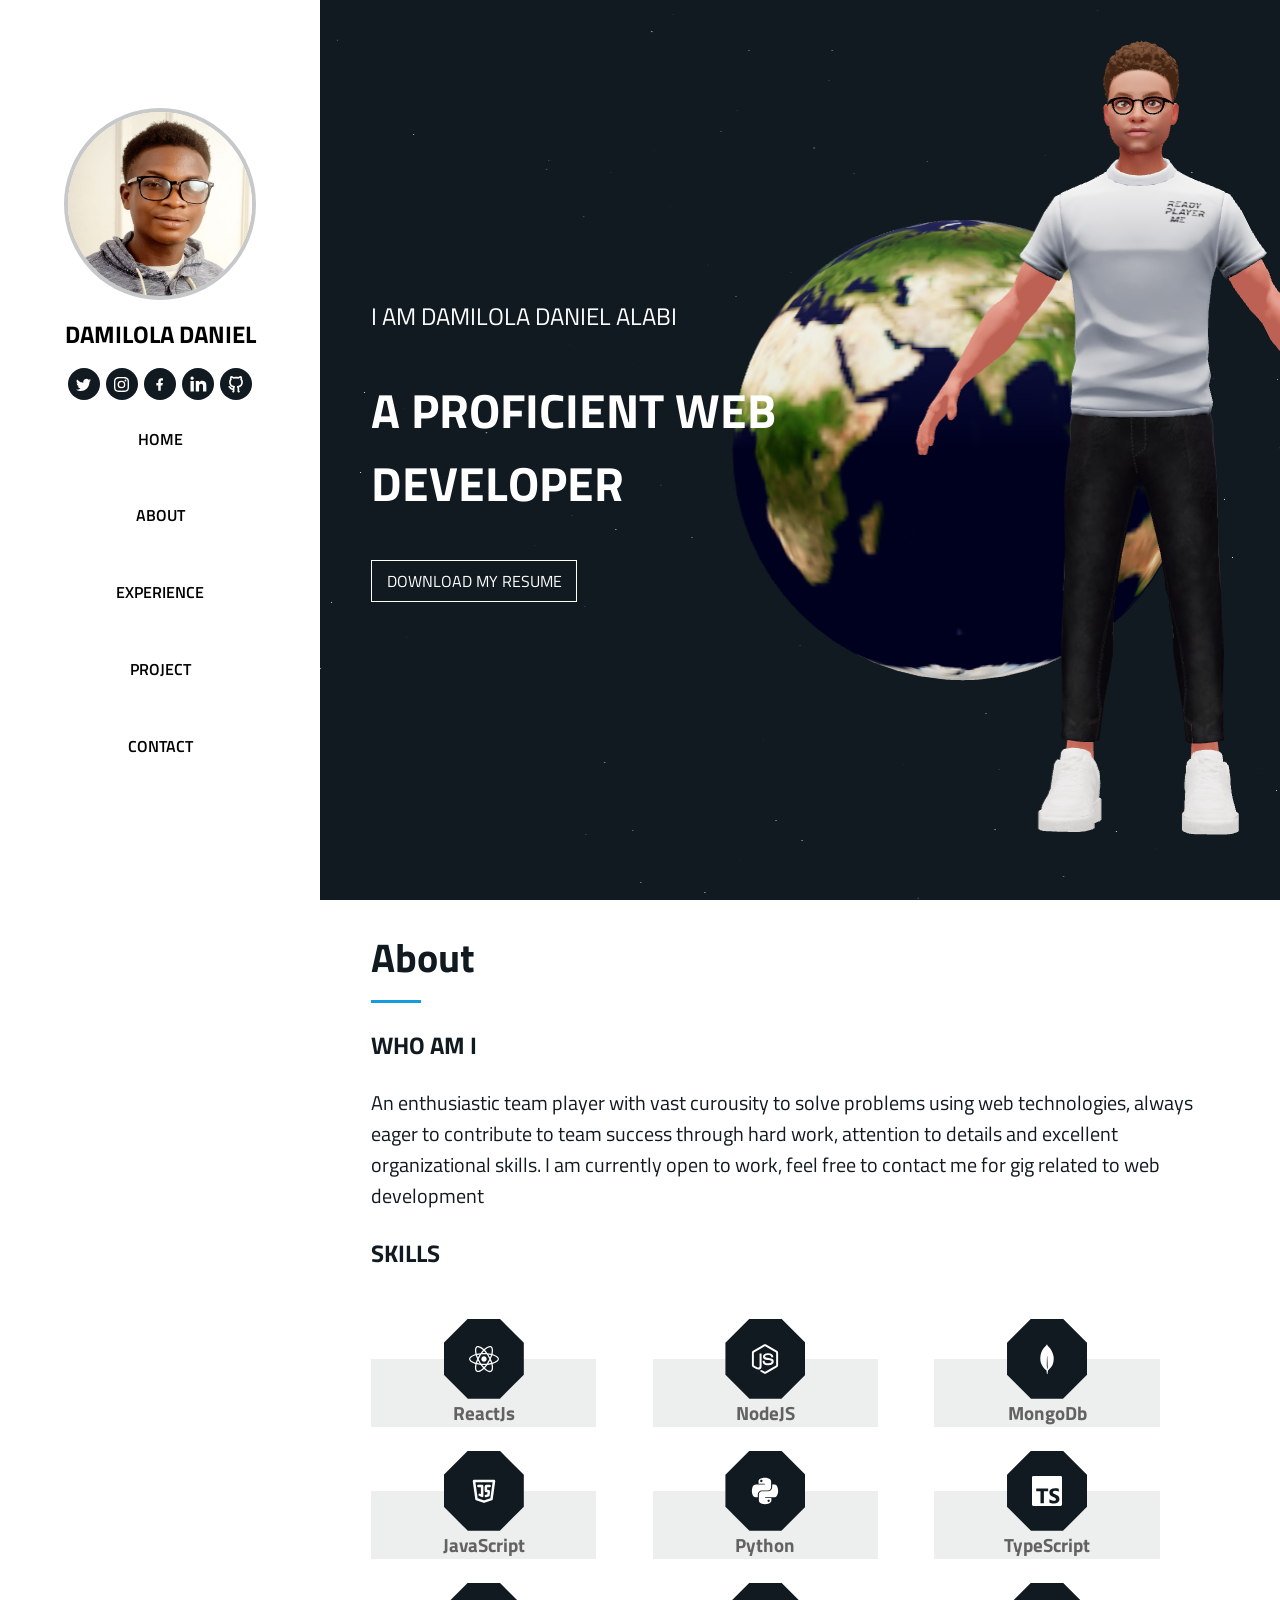
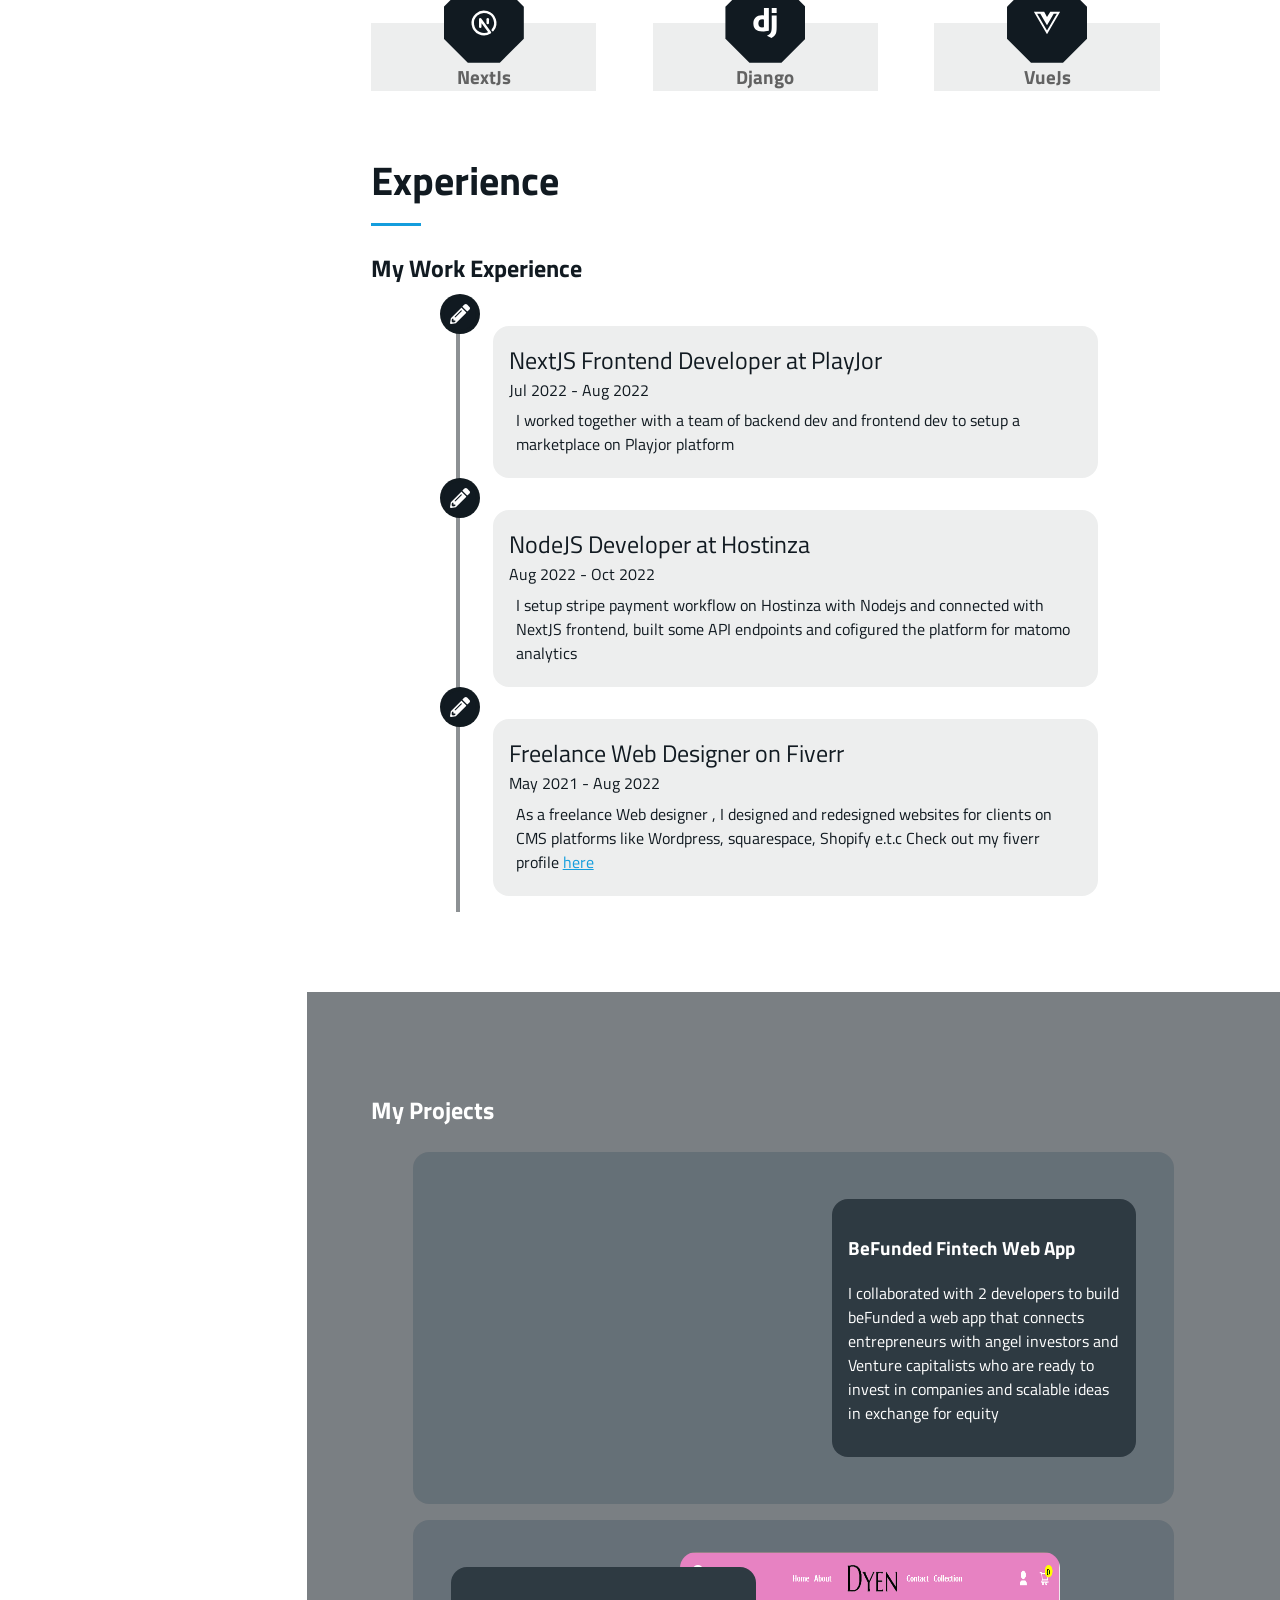
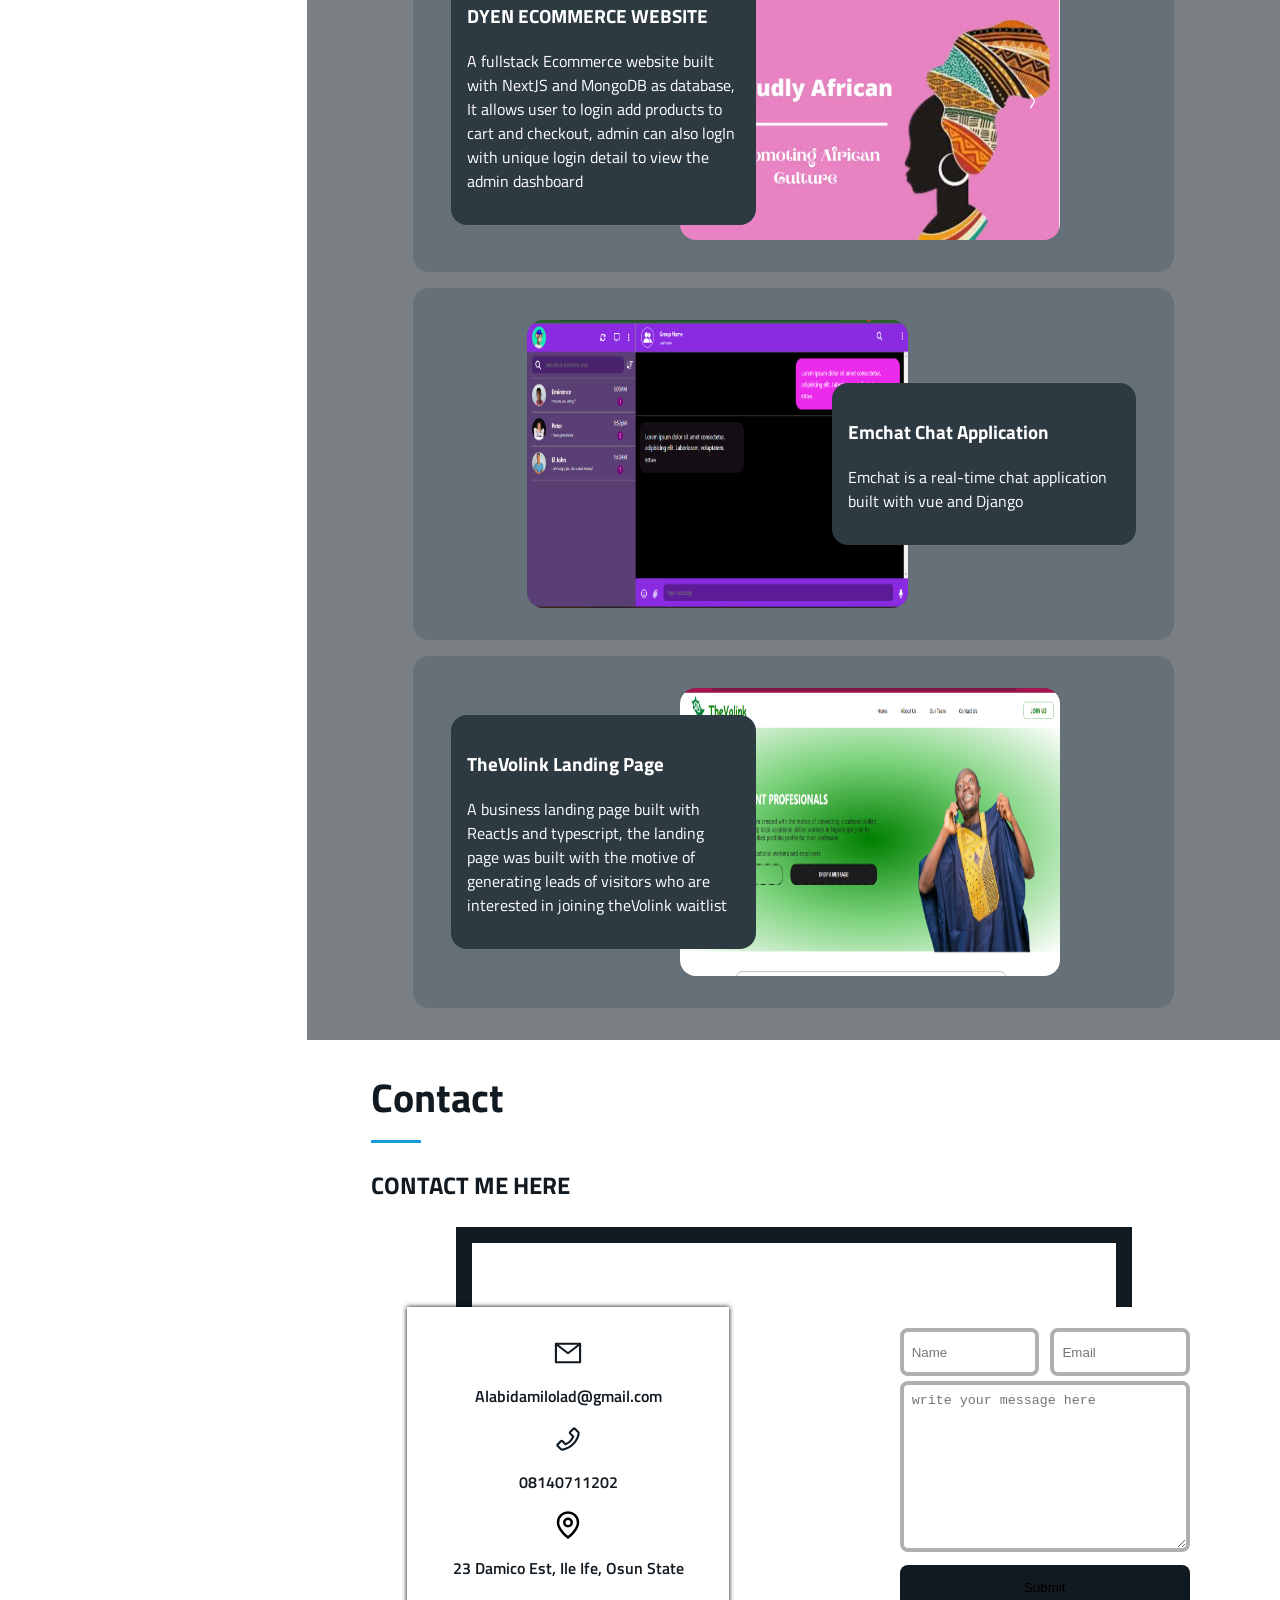
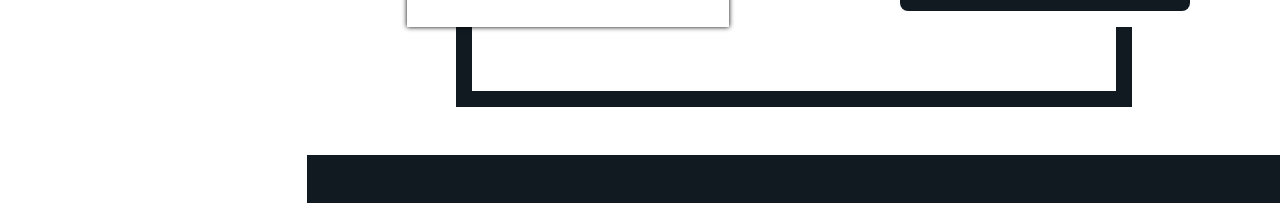
==== index.html @ 455075c3 "Deploying to gh-pages from @ Emilance/Danport@b5d05a9e5d5768a4f1166412c0be70c224ac6218 🚀" ====
<!DOCTYPE html><html><head><meta charSet="utf-8"/><meta name="viewport" content="width=device-width"/><title>Daniel Portfolio</title><meta name="description" content="A Portfolio website built with NextJs"/><link rel="icon" href="/danport.png"/><meta property="og:title" content="Daniel Portfolio"/><meta property="og:description" content="A Portfolio website built with NextJs"/><meta property="og:url" content="https://danport.vercel.app/"/><meta property="og:image6" href="/danport.png"/><meta name="next-head-count" content="9"/><link rel="preload" href="/_next/static/css/3511b2b1bbf4a839.css" as="style"/><link rel="stylesheet" href="/_next/static/css/3511b2b1bbf4a839.css" data-n-g=""/><link rel="preload" href="/_next/static/css/474e01203744fa97.css" as="style"/><link rel="stylesheet" href="/_next/static/css/474e01203744fa97.css" data-n-p=""/><noscript data-n-css=""></noscript><script defer="" nomodule="" src="/_next/static/chunks/polyfills-c67a75d1b6f99dc8.js"></script><script src="/_next/static/chunks/webpack-59c5c889f52620d6.js" defer=""></script><script src="/_next/static/chunks/framework-7751730b10fa0f74.js" defer=""></script><script src="/_next/static/chunks/main-4f9c337d2f05904d.js" defer=""></script><script src="/_next/static/chunks/pages/_app-44eef5cac14573bd.js" defer=""></script><script src="/_next/static/chunks/fb7d5399-acf3e50bc7651350.js" defer=""></script><script src="/_next/static/chunks/d0c16330-69f0bb8c06b3a59b.js" defer=""></script><script src="/_next/static/chunks/d0447323-3c26b6f7bb795ba0.js" defer=""></script><script src="/_next/static/chunks/78e521c3-8d4b00c9db9d55ec.js" defer=""></script><script src="/_next/static/chunks/6728d85a-6b2ef905176c37a2.js" defer=""></script><script src="/_next/static/chunks/1bfc9850-a9be805fcc096c14.js" defer=""></script><script src="/_next/static/chunks/0c428ae2-d0617a40f8512af3.js" defer=""></script><script src="/_next/static/chunks/d7eeaac4-790c06580ed4b080.js" defer=""></script><script src="/_next/static/chunks/629-81a1ad62d9fe4ff8.js" defer=""></script><script src="/_next/static/chunks/pages/index-18e5c6cd97696e43.js" defer=""></script><script src="/_next/static/rFMORLGRue2SUxfz2p9rp/_buildManifest.js" defer=""></script><script src="/_next/static/rFMORLGRue2SUxfz2p9rp/_ssgManifest.js" defer=""></script></head><body><div id="__next"><div class="Home_container__bCOhY"><div class="SideNav_container__JWsK_"><div class="SideNav_top__E54CH"><div class="SideNav_imageContainer__lCew6"><span style="box-sizing:border-box;display:block;overflow:hidden;width:initial;height:initial;background:none;opacity:1;border:0;margin:0;padding:0;position:absolute;top:0;left:0;bottom:0;right:0"><img alt="Alabi Damilola Daniel" src="[data-uri]" decoding="async" data-nimg="fill" class="SideNav_img__vPqh7" style="position:absolute;top:0;left:0;bottom:0;right:0;box-sizing:border-box;padding:0;border:none;margin:auto;display:block;width:0;height:0;min-width:100%;max-width:100%;min-height:100%;max-height:100%"/><noscript><img alt="Alabi Damilola Daniel" sizes="100vw" srcSet="dp-min.jpg?imwidth=640 640w, dp-min.jpg?imwidth=750 750w, dp-min.jpg?imwidth=828 828w, dp-min.jpg?imwidth=1080 1080w, dp-min.jpg?imwidth=1200 1200w, dp-min.jpg?imwidth=1920 1920w, dp-min.jpg?imwidth=2048 2048w, dp-min.jpg?imwidth=3840 3840w" src="dp-min.jpg?imwidth=3840" decoding="async" data-nimg="fill" style="position:absolute;top:0;left:0;bottom:0;right:0;box-sizing:border-box;padding:0;border:none;margin:auto;display:block;width:0;height:0;min-width:100%;max-width:100%;min-height:100%;max-height:100%" class="SideNav_img__vPqh7" loading="lazy"/></noscript></span></div></div><div class="SideNav_bottom__fphU9"><div class="SideNav_nameContainer__BNOfx"><h1>DAMILOLA DANIEL</h1><div class="SideNav_socialIcon__8B7sz"><a target="_blank" rel="noopener noreferrer" href="https://twitter.com/EminenceX3" class="SideNav_IconCon__AkQLp"><svg stroke="currentColor" fill="currentColor" stroke-width="0" viewBox="0 0 16 16" height="15" width="15" xmlns="http://www.w3.org/2000/svg"><path d="M5.026 15c6.038 0 9.341-5.003 9.341-9.334 0-.14 0-.282-.006-.422A6.685 6.685 0 0 0 16 3.542a6.658 6.658 0 0 1-1.889.518 3.301 3.301 0 0 0 1.447-1.817 6.533 6.533 0 0 1-2.087.793A3.286 3.286 0 0 0 7.875 6.03a9.325 9.325 0 0 1-6.767-3.429 3.289 3.289 0 0 0 1.018 4.382A3.323 3.323 0 0 1 .64 6.575v.045a3.288 3.288 0 0 0 2.632 3.218 3.203 3.203 0 0 1-.865.115 3.23 3.23 0 0 1-.614-.057 3.283 3.283 0 0 0 3.067 2.277A6.588 6.588 0 0 1 .78 13.58a6.32 6.32 0 0 1-.78-.045A9.344 9.344 0 0 0 5.026 15z"></path></svg></a><a target="_blank" rel="noopener noreferrer" href="https://www.instagram.com/eminencedd/" class="SideNav_IconCon__AkQLp"><svg stroke="currentColor" fill="currentColor" stroke-width="0" viewBox="0 0 16 16" height="15" width="15" xmlns="http://www.w3.org/2000/svg"><path d="M8 0C5.829 0 5.556.01 4.703.048 3.85.088 3.269.222 2.76.42a3.917 3.917 0 0 0-1.417.923A3.927 3.927 0 0 0 .42 2.76C.222 3.268.087 3.85.048 4.7.01 5.555 0 5.827 0 8.001c0 2.172.01 2.444.048 3.297.04.852.174 1.433.372 1.942.205.526.478.972.923 1.417.444.445.89.719 1.416.923.51.198 1.09.333 1.942.372C5.555 15.99 5.827 16 8 16s2.444-.01 3.298-.048c.851-.04 1.434-.174 1.943-.372a3.916 3.916 0 0 0 1.416-.923c.445-.445.718-.891.923-1.417.197-.509.332-1.09.372-1.942C15.99 10.445 16 10.173 16 8s-.01-2.445-.048-3.299c-.04-.851-.175-1.433-.372-1.941a3.926 3.926 0 0 0-.923-1.417A3.911 3.911 0 0 0 13.24.42c-.51-.198-1.092-.333-1.943-.372C10.443.01 10.172 0 7.998 0h.003zm-.717 1.442h.718c2.136 0 2.389.007 3.232.046.78.035 1.204.166 1.486.275.373.145.64.319.92.599.28.28.453.546.598.92.11.281.24.705.275 1.485.039.843.047 1.096.047 3.231s-.008 2.389-.047 3.232c-.035.78-.166 1.203-.275 1.485a2.47 2.47 0 0 1-.599.919c-.28.28-.546.453-.92.598-.28.11-.704.24-1.485.276-.843.038-1.096.047-3.232.047s-2.39-.009-3.233-.047c-.78-.036-1.203-.166-1.485-.276a2.478 2.478 0 0 1-.92-.598 2.48 2.48 0 0 1-.6-.92c-.109-.281-.24-.705-.275-1.485-.038-.843-.046-1.096-.046-3.233 0-2.136.008-2.388.046-3.231.036-.78.166-1.204.276-1.486.145-.373.319-.64.599-.92.28-.28.546-.453.92-.598.282-.11.705-.24 1.485-.276.738-.034 1.024-.044 2.515-.045v.002zm4.988 1.328a.96.96 0 1 0 0 1.92.96.96 0 0 0 0-1.92zm-4.27 1.122a4.109 4.109 0 1 0 0 8.217 4.109 4.109 0 0 0 0-8.217zm0 1.441a2.667 2.667 0 1 1 0 5.334 2.667 2.667 0 0 1 0-5.334z"></path></svg></a><a target="_blank" rel="noopener noreferrer" href="https://web.facebook.com/damiloladaniel.alabi/" class="SideNav_IconCon__AkQLp"><svg stroke="currentColor" fill="currentColor" stroke-width="0" viewBox="0 0 24 24" height="15" width="15" xmlns="http://www.w3.org/2000/svg"><g><path fill="none" d="M0 0h24v24H0z"></path><path d="M14 13.5h2.5l1-4H14v-2c0-1.03 0-2 2-2h1.5V2.14c-.326-.043-1.557-.14-2.857-.14C11.928 2 10 3.657 10 6.7v2.8H7v4h3V22h4v-8.5z"></path></g></svg></a><a target="_blank" rel="noopener noreferrer" href="https://www.linkedin.com/in/damilola-daniel-alabi-120036218/" class="SideNav_IconCon__AkQLp"><svg stroke="currentColor" fill="currentColor" stroke-width="0" viewBox="0 0 24 24" height="20" width="20" xmlns="http://www.w3.org/2000/svg"><g><path fill="none" d="M0 0h24v24H0z"></path><path fill-rule="nonzero" d="M6.94 5a2 2 0 1 1-4-.002 2 2 0 0 1 4 .002zM7 8.48H3V21h4V8.48zm6.32 0H9.34V21h3.94v-6.57c0-3.66 4.77-4 4.77 0V21H22v-7.93c0-6.17-7.06-5.94-8.72-2.91l.04-1.68z"></path></g></svg></a><a target="_blank" rel="noopener noreferrer" href="https://github.com/emilance" class="SideNav_IconCon__AkQLp"><svg stroke="currentColor" fill="currentColor" stroke-width="0" viewBox="0 0 24 24" height="20" width="20" xmlns="http://www.w3.org/2000/svg"><g><path fill="none" d="M0 0h24v24H0z"></path><path fill-rule="nonzero" d="M5.883 18.653c-.3-.2-.558-.455-.86-.816a50.32 50.32 0 0 1-.466-.579c-.463-.575-.755-.84-1.057-.949a1 1 0 0 1 .676-1.883c.752.27 1.261.735 1.947 1.588-.094-.117.34.427.433.539.19.227.33.365.44.438.204.137.587.196 1.15.14.023-.382.094-.753.202-1.095C5.38 15.31 3.7 13.396 3.7 9.64c0-1.24.37-2.356 1.058-3.292-.218-.894-.185-1.975.302-3.192a1 1 0 0 1 .63-.582c.081-.024.127-.035.208-.047.803-.123 1.937.17 3.415 1.096A11.731 11.731 0 0 1 12 3.315c.912 0 1.818.104 2.684.308 1.477-.933 2.613-1.226 3.422-1.096.085.013.157.03.218.05a1 1 0 0 1 .616.58c.487 1.216.52 2.297.302 3.19.691.936 1.058 2.045 1.058 3.293 0 3.757-1.674 5.665-4.642 6.392.125.415.19.879.19 1.38a300.492 300.492 0 0 1-.012 2.716 1 1 0 0 1-.019 1.958c-1.139.228-1.983-.532-1.983-1.525l.002-.446.005-.705c.005-.708.007-1.338.007-1.998 0-.697-.183-1.152-.425-1.36-.661-.57-.326-1.655.54-1.752 2.967-.333 4.337-1.482 4.337-4.66 0-.955-.312-1.744-.913-2.404a1 1 0 0 1-.19-1.045c.166-.414.237-.957.096-1.614l-.01.003c-.491.139-1.11.44-1.858.949a1 1 0 0 1-.833.135A9.626 9.626 0 0 0 12 5.315c-.89 0-1.772.119-2.592.35a1 1 0 0 1-.83-.134c-.752-.507-1.374-.807-1.868-.947-.144.653-.073 1.194.092 1.607a1 1 0 0 1-.189 1.045C6.016 7.89 5.7 8.694 5.7 9.64c0 3.172 1.371 4.328 4.322 4.66.865.097 1.201 1.177.544 1.748-.192.168-.429.732-.429 1.364v3.15c0 .986-.835 1.725-1.96 1.528a1 1 0 0 1-.04-1.962v-.99c-.91.061-1.662-.088-2.254-.485z"></path></g></svg></a></div></div><div class="SideNav_NavCon__9F6bd"><a href="#home"> HOME </a><a href="#about"> ABOUT </a><a href="#experience">EXPERIENCE  </a><a href="#project"> PROJECT </a><a href="#contact"> CONTACT </a></div><div class="SideNav_space__3AQ_y"></div></div></div><div class="Home_pageContainer__wDxoE"><div class="burger"><button class="fancy-burger"><span class="rectangle rectangle--top rectangle--small"></span><span class="rectangle rectangle--middle"></span><span class="rectangle rectangle--bottom rectangle--small"></span></button></div><div id="home" class="Banner_container__iaM28"><div class="Banner_float__ajiIG"><span data-aos="fade-up"> I AM DAMILOLA DANIEL ALABI</span><h2 data-aos="fade-up">A PROFICIENT WEB DEVELOPER </h2><a target="_blank" rel="noopener noreferrer" href="/ADDresume.pdf" data-aos="fade-up">DOWNLOAD MY RESUME</a></div><div style="position:relative;width:100%;height:100vh;overflow:hidden;pointer-events:auto;background-color:#111a21"><div style="width:100%;height:100%"><canvas style="display:block"></canvas></div></div></div><div id="about" class="About_container__rRFE8"><h1 data-aos="fade-up">About</h1><h3 data-aos="fade-up"> WHO AM I</h3><p data-aos="fade-up">An enthusiastic team player  with vast curousity to solve problems using web technologies, always eager to contribute to team success through hard work, attention to details and excellent organizational skills. I am currently open to work, feel free to contact me for  gig related to web development </p><h3> SKILLS</h3><div class="About_skillcon__UPUSy"><div data-aos="fade-up" class="About_skillcard__iV7Xl"><div class="About_pentagon__nt4ND"><svg stroke="currentColor" fill="currentColor" stroke-width="0" viewBox="0 0 512 512" height="30" width="30" xmlns="http://www.w3.org/2000/svg"><path d="M418.2 177.2c-5.4-1.8-10.8-3.5-16.2-5.1.9-3.7 1.7-7.4 2.5-11.1 12.3-59.6 4.2-107.5-23.1-123.3-26.3-15.1-69.2.6-112.6 38.4-4.3 3.7-8.5 7.6-12.5 11.5-2.7-2.6-5.5-5.2-8.3-7.7-45.5-40.4-91.1-57.4-118.4-41.5-26.2 15.2-34 60.3-23 116.7 1.1 5.6 2.3 11.1 3.7 16.7-6.4 1.8-12.7 3.8-18.6 5.9C38.3 196.2 0 225.4 0 255.6c0 31.2 40.8 62.5 96.3 81.5 4.5 1.5 9 3 13.6 4.3-1.5 6-2.8 11.9-4 18-10.5 55.5-2.3 99.5 23.9 114.6 27 15.6 72.4-.4 116.6-39.1 3.5-3.1 7-6.3 10.5-9.7 4.4 4.3 9 8.4 13.6 12.4 42.8 36.8 85.1 51.7 111.2 36.6 27-15.6 35.8-62.9 24.4-120.5-.9-4.4-1.9-8.9-3-13.5 3.2-.9 6.3-1.9 9.4-2.9 57.7-19.1 99.5-50 99.5-81.7 0-30.3-39.4-59.7-93.8-78.4zM282.9 92.3c37.2-32.4 71.9-45.1 87.7-36 16.9 9.7 23.4 48.9 12.8 100.4-.7 3.4-1.4 6.7-2.3 10-22.2-5-44.7-8.6-67.3-10.6-13-18.6-27.2-36.4-42.6-53.1 3.9-3.7 7.7-7.2 11.7-10.7zM167.2 307.5c5.1 8.7 10.3 17.4 15.8 25.9-15.6-1.7-31.1-4.2-46.4-7.5 4.4-14.4 9.9-29.3 16.3-44.5 4.6 8.8 9.3 17.5 14.3 26.1zm-30.3-120.3c14.4-3.2 29.7-5.8 45.6-7.8-5.3 8.3-10.5 16.8-15.4 25.4-4.9 8.5-9.7 17.2-14.2 26-6.3-14.9-11.6-29.5-16-43.6zm27.4 68.9c6.6-13.8 13.8-27.3 21.4-40.6s15.8-26.2 24.4-38.9c15-1.1 30.3-1.7 45.9-1.7s31 .6 45.9 1.7c8.5 12.6 16.6 25.5 24.3 38.7s14.9 26.7 21.7 40.4c-6.7 13.8-13.9 27.4-21.6 40.8-7.6 13.3-15.7 26.2-24.2 39-14.9 1.1-30.4 1.6-46.1 1.6s-30.9-.5-45.6-1.4c-8.7-12.7-16.9-25.7-24.6-39s-14.8-26.8-21.5-40.6zm180.6 51.2c5.1-8.8 9.9-17.7 14.6-26.7 6.4 14.5 12 29.2 16.9 44.3-15.5 3.5-31.2 6.2-47 8 5.4-8.4 10.5-17 15.5-25.6zm14.4-76.5c-4.7-8.8-9.5-17.6-14.5-26.2-4.9-8.5-10-16.9-15.3-25.2 16.1 2 31.5 4.7 45.9 8-4.6 14.8-10 29.2-16.1 43.4zM256.2 118.3c10.5 11.4 20.4 23.4 29.6 35.8-19.8-.9-39.7-.9-59.5 0 9.8-12.9 19.9-24.9 29.9-35.8zM140.2 57c16.8-9.8 54.1 4.2 93.4 39 2.5 2.2 5 4.6 7.6 7-15.5 16.7-29.8 34.5-42.9 53.1-22.6 2-45 5.5-67.2 10.4-1.3-5.1-2.4-10.3-3.5-15.5-9.4-48.4-3.2-84.9 12.6-94zm-24.5 263.6c-4.2-1.2-8.3-2.5-12.4-3.9-21.3-6.7-45.5-17.3-63-31.2-10.1-7-16.9-17.8-18.8-29.9 0-18.3 31.6-41.7 77.2-57.6 5.7-2 11.5-3.8 17.3-5.5 6.8 21.7 15 43 24.5 63.6-9.6 20.9-17.9 42.5-24.8 64.5zm116.6 98c-16.5 15.1-35.6 27.1-56.4 35.3-11.1 5.3-23.9 5.8-35.3 1.3-15.9-9.2-22.5-44.5-13.5-92 1.1-5.6 2.3-11.2 3.7-16.7 22.4 4.8 45 8.1 67.9 9.8 13.2 18.7 27.7 36.6 43.2 53.4-3.2 3.1-6.4 6.1-9.6 8.9zm24.5-24.3c-10.2-11-20.4-23.2-30.3-36.3 9.6.4 19.5.6 29.5.6 10.3 0 20.4-.2 30.4-.7-9.2 12.7-19.1 24.8-29.6 36.4zm130.7 30c-.9 12.2-6.9 23.6-16.5 31.3-15.9 9.2-49.8-2.8-86.4-34.2-4.2-3.6-8.4-7.5-12.7-11.5 15.3-16.9 29.4-34.8 42.2-53.6 22.9-1.9 45.7-5.4 68.2-10.5 1 4.1 1.9 8.2 2.7 12.2 4.9 21.6 5.7 44.1 2.5 66.3zm18.2-107.5c-2.8.9-5.6 1.8-8.5 2.6-7-21.8-15.6-43.1-25.5-63.8 9.6-20.4 17.7-41.4 24.5-62.9 5.2 1.5 10.2 3.1 15 4.7 46.6 16 79.3 39.8 79.3 58 0 19.6-34.9 44.9-84.8 61.4zm-149.7-15c25.3 0 45.8-20.5 45.8-45.8s-20.5-45.8-45.8-45.8c-25.3 0-45.8 20.5-45.8 45.8s20.5 45.8 45.8 45.8z"></path></svg></div><h3>ReactJs</h3></div><div data-aos="fade-up" class="About_skillcard__iV7Xl"><div class="About_pentagon__nt4ND"><svg stroke="currentColor" fill="currentColor" stroke-width="0" viewBox="0 0 448 512" height="30" width="30" xmlns="http://www.w3.org/2000/svg"><path d="M224 508c-6.7 0-13.5-1.8-19.4-5.2l-61.7-36.5c-9.2-5.2-4.7-7-1.7-8 12.3-4.3 14.8-5.2 27.9-12.7 1.4-.8 3.2-.5 4.6.4l47.4 28.1c1.7 1 4.1 1 5.7 0l184.7-106.6c1.7-1 2.8-3 2.8-5V149.3c0-2.1-1.1-4-2.9-5.1L226.8 37.7c-1.7-1-4-1-5.7 0L36.6 144.3c-1.8 1-2.9 3-2.9 5.1v213.1c0 2 1.1 4 2.9 4.9l50.6 29.2c27.5 13.7 44.3-2.4 44.3-18.7V167.5c0-3 2.4-5.3 5.4-5.3h23.4c2.9 0 5.4 2.3 5.4 5.3V378c0 36.6-20 57.6-54.7 57.6-10.7 0-19.1 0-42.5-11.6l-48.4-27.9C8.1 389.2.7 376.3.7 362.4V149.3c0-13.8 7.4-26.8 19.4-33.7L204.6 9c11.7-6.6 27.2-6.6 38.8 0l184.7 106.7c12 6.9 19.4 19.8 19.4 33.7v213.1c0 13.8-7.4 26.7-19.4 33.7L243.4 502.8c-5.9 3.4-12.6 5.2-19.4 5.2zm149.1-210.1c0-39.9-27-50.5-83.7-58-57.4-7.6-63.2-11.5-63.2-24.9 0-11.1 4.9-25.9 47.4-25.9 37.9 0 51.9 8.2 57.7 33.8.5 2.4 2.7 4.2 5.2 4.2h24c1.5 0 2.9-.6 3.9-1.7s1.5-2.6 1.4-4.1c-3.7-44.1-33-64.6-92.2-64.6-52.7 0-84.1 22.2-84.1 59.5 0 40.4 31.3 51.6 81.8 56.6 60.5 5.9 65.2 14.8 65.2 26.7 0 20.6-16.6 29.4-55.5 29.4-48.9 0-59.6-12.3-63.2-36.6-.4-2.6-2.6-4.5-5.3-4.5h-23.9c-3 0-5.3 2.4-5.3 5.3 0 31.1 16.9 68.2 97.8 68.2 58.4-.1 92-23.2 92-63.4z"></path></svg></div><h3>NodeJS</h3></div><div data-aos="fade-up" class="About_skillcard__iV7Xl"><div class="About_pentagon__nt4ND"><svg stroke="currentColor" fill="currentColor" stroke-width="0" role="img" viewBox="0 0 24 24" height="30" width="30" xmlns="http://www.w3.org/2000/svg"><title></title><path d="M17.193 9.555c-1.264-5.58-4.252-7.414-4.573-8.115-.28-.394-.53-.954-.735-1.44-.036.495-.055.685-.523 1.184-.723.566-4.438 3.682-4.74 10.02-.282 5.912 4.27 9.435 4.888 9.884l.07.05A73.49 73.49 0 0111.91 24h.481c.114-1.032.284-2.056.51-3.07.417-.296.604-.463.85-.693a11.342 11.342 0 003.639-8.464c.01-.814-.103-1.662-.197-2.218zm-5.336 8.195s0-8.291.275-8.29c.213 0 .49 10.695.49 10.695-.381-.045-.765-1.76-.765-2.405z"></path></svg></div><h3>MongoDb</h3></div><div data-aos="fade-up" class="About_skillcard__iV7Xl"><div class="About_pentagon__nt4ND"><svg stroke="currentColor" fill="none" stroke-width="2" viewBox="0 0 24 24" stroke-linecap="round" stroke-linejoin="round" height="30" width="30" xmlns="http://www.w3.org/2000/svg"><desc></desc><path stroke="none" d="M0 0h24v24H0z" fill="none"></path><path d="M20 4l-2 14.5l-6 2l-6 -2l-2 -14.5z"></path><path d="M7.5 8h3v8l-2 -1"></path><path d="M16.5 8h-2.5a0.5 .5 0 0 0 -.5 .5v3a0.5 .5 0 0 0 .5 .5h1.423a0.5 .5 0 0 1 .495 .57l-.418 2.93l-2 .5"></path></svg></div><h3>JavaScript</h3></div><div data-aos="fade-up" class="About_skillcard__iV7Xl"><div class="About_pentagon__nt4ND"><svg stroke="currentColor" fill="currentColor" stroke-width="0" viewBox="0 0 448 512" height="30" width="30" xmlns="http://www.w3.org/2000/svg"><path d="M439.8 200.5c-7.7-30.9-22.3-54.2-53.4-54.2h-40.1v47.4c0 36.8-31.2 67.8-66.8 67.8H172.7c-29.2 0-53.4 25-53.4 54.3v101.8c0 29 25.2 46 53.4 54.3 33.8 9.9 66.3 11.7 106.8 0 26.9-7.8 53.4-23.5 53.4-54.3v-40.7H226.2v-13.6h160.2c31.1 0 42.6-21.7 53.4-54.2 11.2-33.5 10.7-65.7 0-108.6zM286.2 404c11.1 0 20.1 9.1 20.1 20.3 0 11.3-9 20.4-20.1 20.4-11 0-20.1-9.2-20.1-20.4.1-11.3 9.1-20.3 20.1-20.3zM167.8 248.1h106.8c29.7 0 53.4-24.5 53.4-54.3V91.9c0-29-24.4-50.7-53.4-55.6-35.8-5.9-74.7-5.6-106.8.1-45.2 8-53.4 24.7-53.4 55.6v40.7h106.9v13.6h-147c-31.1 0-58.3 18.7-66.8 54.2-9.8 40.7-10.2 66.1 0 108.6 7.6 31.6 25.7 54.2 56.8 54.2H101v-48.8c0-35.3 30.5-66.4 66.8-66.4zm-6.7-142.6c-11.1 0-20.1-9.1-20.1-20.3.1-11.3 9-20.4 20.1-20.4 11 0 20.1 9.2 20.1 20.4s-9 20.3-20.1 20.3z"></path></svg></div><h3>Python</h3></div><div data-aos="fade-up" class="About_skillcard__iV7Xl"><div class="About_pentagon__nt4ND"><svg stroke="currentColor" fill="currentColor" stroke-width="0" role="img" viewBox="0 0 24 24" height="30" width="30" xmlns="http://www.w3.org/2000/svg"><title></title><path d="M1.125 0C.502 0 0 .502 0 1.125v21.75C0 23.498.502 24 1.125 24h21.75c.623 0 1.125-.502 1.125-1.125V1.125C24 .502 23.498 0 22.875 0zm17.363 9.75c.612 0 1.154.037 1.627.111a6.38 6.38 0 0 1 1.306.34v2.458a3.95 3.95 0 0 0-.643-.361 5.093 5.093 0 0 0-.717-.26 5.453 5.453 0 0 0-1.426-.2c-.3 0-.573.028-.819.086a2.1 2.1 0 0 0-.623.242c-.17.104-.3.229-.393.374a.888.888 0 0 0-.14.49c0 .196.053.373.156.529.104.156.252.304.443.444s.423.276.696.41c.273.135.582.274.926.416.47.197.892.407 1.266.628.374.222.695.473.963.753.268.279.472.598.614.957.142.359.214.776.214 1.253 0 .657-.125 1.21-.373 1.656a3.033 3.033 0 0 1-1.012 1.085 4.38 4.38 0 0 1-1.487.596c-.566.12-1.163.18-1.79.18a9.916 9.916 0 0 1-1.84-.164 5.544 5.544 0 0 1-1.512-.493v-2.63a5.033 5.033 0 0 0 3.237 1.2c.333 0 .624-.03.872-.09.249-.06.456-.144.623-.25.166-.108.29-.234.373-.38a1.023 1.023 0 0 0-.074-1.089 2.12 2.12 0 0 0-.537-.5 5.597 5.597 0 0 0-.807-.444 27.72 27.72 0 0 0-1.007-.436c-.918-.383-1.602-.852-2.053-1.405-.45-.553-.676-1.222-.676-2.005 0-.614.123-1.141.369-1.582.246-.441.58-.804 1.004-1.089a4.494 4.494 0 0 1 1.47-.629 7.536 7.536 0 0 1 1.77-.201zm-15.113.188h9.563v2.166H9.506v9.646H6.789v-9.646H3.375z"></path></svg></div><h3>TypeScript</h3></div><div data-aos="fade-up" class="About_skillcard__iV7Xl"><div class="About_pentagon__nt4ND"><svg stroke="currentColor" fill="none" stroke-width="2" viewBox="0 0 24 24" stroke-linecap="round" stroke-linejoin="round" height="30" width="30" xmlns="http://www.w3.org/2000/svg"><desc></desc><path stroke="none" d="M0 0h24v24H0z" fill="none"></path><path d="M9 15v-6l7.745 10.65a9 9 0 1 1 2.255 -1.993"></path><path d="M15 12v-3"></path></svg></div><h3>NextJs</h3></div><div data-aos="fade-up" class="About_skillcard__iV7Xl"><div class="About_pentagon__nt4ND"><svg stroke="currentColor" fill="currentColor" stroke-width="0" role="img" viewBox="0 0 24 24" height="30" width="30" xmlns="http://www.w3.org/2000/svg"><title></title><path d="M11.146 0h3.924v18.166c-2.013.382-3.491.535-5.096.535-4.791 0-7.288-2.166-7.288-6.32 0-4.002 2.65-6.6 6.753-6.6.637 0 1.121.05 1.707.203zm0 9.143a3.894 3.894 0 00-1.325-.204c-1.988 0-3.134 1.223-3.134 3.365 0 2.09 1.096 3.236 3.109 3.236.433 0 .79-.025 1.35-.102V9.142zM21.314 6.06v9.098c0 3.134-.229 4.638-.917 5.937-.637 1.249-1.478 2.039-3.211 2.905l-3.644-1.733c1.733-.815 2.574-1.53 3.109-2.625.561-1.121.739-2.421.739-5.835V6.059h3.924zM17.39.021h3.924v4.026H17.39z"></path></svg></div><h3>Django</h3></div><div data-aos="fade-up" class="About_skillcard__iV7Xl"><div class="About_pentagon__nt4ND"><svg stroke="currentColor" fill="currentColor" stroke-width="0" viewBox="0 0 448 512" height="30" width="30" xmlns="http://www.w3.org/2000/svg"><path d="M356.9 64.3H280l-56 88.6-48-88.6H0L224 448 448 64.3h-91.1zm-301.2 32h53.8L224 294.5 338.4 96.3h53.8L224 384.5 55.7 96.3z"></path></svg></div><h3>VueJs</h3></div></div></div><div id="experience" class="Experience_container__HZWxt"><h1 data-aos="fade-up">Experience</h1><h3 data-aos="fade-up"> My Work Experience</h3><div class="Experience_exContainer__oiMZv"><div class="Experience_treeIcon__rGLyY"><svg stroke="currentColor" fill="currentColor" stroke-width="0" viewBox="0 0 512 512" height="20" width="20" xmlns="http://www.w3.org/2000/svg"><path d="M497.9 142.1l-46.1 46.1c-4.7 4.7-12.3 4.7-17 0l-111-111c-4.7-4.7-4.7-12.3 0-17l46.1-46.1c18.7-18.7 49.1-18.7 67.9 0l60.1 60.1c18.8 18.7 18.8 49.1 0 67.9zM284.2 99.8L21.6 362.4.4 483.9c-2.9 16.4 11.4 30.6 27.8 27.8l121.5-21.3 262.6-262.6c4.7-4.7 4.7-12.3 0-17l-111-111c-4.8-4.7-12.4-4.7-17.1 0zM124.1 339.9c-5.5-5.5-5.5-14.3 0-19.8l154-154c5.5-5.5 14.3-5.5 19.8 0s5.5 14.3 0 19.8l-154 154c-5.5 5.5-14.3 5.5-19.8 0zM88 424h48v36.3l-64.5 11.3-31.1-31.1L51.7 376H88v48z"></path></svg></div><div data-aos="fade-left" class="Experience_experience__HMDot"><h2>NextJS Frontend Developer at PlayJor</h2><span>Jul 2022 - Aug 2022</span><p> <!-- -->I worked together with a team of backend dev and frontend dev to setup a marketplace on Playjor platform</p></div></div><div class="Experience_exContainer__oiMZv"><div class="Experience_treeIcon__rGLyY"><svg stroke="currentColor" fill="currentColor" stroke-width="0" viewBox="0 0 512 512" height="20" width="20" xmlns="http://www.w3.org/2000/svg"><path d="M497.9 142.1l-46.1 46.1c-4.7 4.7-12.3 4.7-17 0l-111-111c-4.7-4.7-4.7-12.3 0-17l46.1-46.1c18.7-18.7 49.1-18.7 67.9 0l60.1 60.1c18.8 18.7 18.8 49.1 0 67.9zM284.2 99.8L21.6 362.4.4 483.9c-2.9 16.4 11.4 30.6 27.8 27.8l121.5-21.3 262.6-262.6c4.7-4.7 4.7-12.3 0-17l-111-111c-4.8-4.7-12.4-4.7-17.1 0zM124.1 339.9c-5.5-5.5-5.5-14.3 0-19.8l154-154c5.5-5.5 14.3-5.5 19.8 0s5.5 14.3 0 19.8l-154 154c-5.5 5.5-14.3 5.5-19.8 0zM88 424h48v36.3l-64.5 11.3-31.1-31.1L51.7 376H88v48z"></path></svg></div><div data-aos="fade-left" class="Experience_experience__HMDot"><h2>NodeJS Developer at Hostinza</h2><span>Aug 2022 - Oct 2022</span><p> <!-- -->I setup stripe payment workflow on Hostinza with Nodejs and connected with NextJS frontend, built some API endpoints and cofigured the platform for matomo analytics</p></div></div><div class="Experience_exContainer__oiMZv"><div class="Experience_treeIcon__rGLyY"><svg stroke="currentColor" fill="currentColor" stroke-width="0" viewBox="0 0 512 512" height="20" width="20" xmlns="http://www.w3.org/2000/svg"><path d="M497.9 142.1l-46.1 46.1c-4.7 4.7-12.3 4.7-17 0l-111-111c-4.7-4.7-4.7-12.3 0-17l46.1-46.1c18.7-18.7 49.1-18.7 67.9 0l60.1 60.1c18.8 18.7 18.8 49.1 0 67.9zM284.2 99.8L21.6 362.4.4 483.9c-2.9 16.4 11.4 30.6 27.8 27.8l121.5-21.3 262.6-262.6c4.7-4.7 4.7-12.3 0-17l-111-111c-4.8-4.7-12.4-4.7-17.1 0zM124.1 339.9c-5.5-5.5-5.5-14.3 0-19.8l154-154c5.5-5.5 14.3-5.5 19.8 0s5.5 14.3 0 19.8l-154 154c-5.5 5.5-14.3 5.5-19.8 0zM88 424h48v36.3l-64.5 11.3-31.1-31.1L51.7 376H88v48z"></path></svg></div><div data-aos="fade-left" class="Experience_experience__HMDot"><h2>Freelance Web Designer on Fiverr</h2><span>May 2021 - Aug 2022</span><p>As a freelance Web designer , I designed and redesigned websites for clients on CMS platforms like Wordpress, squarespace, Shopify e.t.c   Check out my fiverr profile  <a target="_blank" rel="noopener noreferrer" href="https://www.fiverr.com/emilance">here</a></p></div></div></div><div id="project" class="Project_container__SK9o3"><h1 data-aos="fade-up">Project</h1><h3 data-aos="fade-up"> My Projects</h3><div class="Project_projectCon__Fzxvo"><div class="Project_buttonCon__fTGDK"><a target="_blank" rel="noopener noreferrer" href="https://be-funded.vercel.app">LIVE PROJECT</a><a target="_blank" rel="noopener noreferrer" href="https://github.com/Emilance/BeFunded">GITHUB REPO</a></div><div data-aos="fade-right" class="Project_image__orJC9"><span style="box-sizing:border-box;display:block;overflow:hidden;width:initial;height:initial;background:none;opacity:1;border:0;margin:0;padding:0;position:absolute;top:0;left:0;bottom:0;right:0"><img alt="" src="[data-uri]" decoding="async" data-nimg="fill" class="Project_img__CyfXm" style="position:absolute;top:0;left:0;bottom:0;right:0;box-sizing:border-box;padding:0;border:none;margin:auto;display:block;width:0;height:0;min-width:100%;max-width:100%;min-height:100%;max-height:100%"/><noscript><img alt="" sizes="100vw" srcSet="befunded.png?imwidth=640 640w, befunded.png?imwidth=750 750w, befunded.png?imwidth=828 828w, befunded.png?imwidth=1080 1080w, befunded.png?imwidth=1200 1200w, befunded.png?imwidth=1920 1920w, befunded.png?imwidth=2048 2048w, befunded.png?imwidth=3840 3840w" src="befunded.png?imwidth=3840" decoding="async" data-nimg="fill" style="position:absolute;top:0;left:0;bottom:0;right:0;box-sizing:border-box;padding:0;border:none;margin:auto;display:block;width:0;height:0;min-width:100%;max-width:100%;min-height:100%;max-height:100%" class="Project_img__CyfXm" loading="lazy"/></noscript></span></div><div data-aos="fade-left" class="Project_projectdetails__UgZQx"><h3>BeFunded Fintech  Web App</h3><p>I collaborated with 2 developers to build  beFunded a web app that connects entrepreneurs with angel investors and Venture capitalists who are ready to invest in companies and scalable ideas in exchange for equity</p></div></div><div class="Project_projectCon1__abErZ"><div class="Project_buttonCon__fTGDK"><a target="_blank" rel="noopener noreferrer" href="https://dyen.vercel.app">LIVE PROJECT</a><a target="_blank" rel="noopener noreferrer" href="https://github.com/Emilance/Dyenwebsite">GITHUB REPO</a></div><div data-aos="fade-right" class="Project_image__orJC9"><span style="box-sizing:border-box;display:block;overflow:hidden;width:initial;height:initial;background:none;opacity:1;border:0;margin:0;padding:0;position:absolute;top:0;left:0;bottom:0;right:0"><img alt="" src="[data-uri]" decoding="async" data-nimg="fill" class="Project_img__CyfXm" style="position:absolute;top:0;left:0;bottom:0;right:0;box-sizing:border-box;padding:0;border:none;margin:auto;display:block;width:0;height:0;min-width:100%;max-width:100%;min-height:100%;max-height:100%"/><noscript><img alt="" sizes="100vw" srcSet="dyen.png?imwidth=640 640w, dyen.png?imwidth=750 750w, dyen.png?imwidth=828 828w, dyen.png?imwidth=1080 1080w, dyen.png?imwidth=1200 1200w, dyen.png?imwidth=1920 1920w, dyen.png?imwidth=2048 2048w, dyen.png?imwidth=3840 3840w" src="dyen.png?imwidth=3840" decoding="async" data-nimg="fill" style="position:absolute;top:0;left:0;bottom:0;right:0;box-sizing:border-box;padding:0;border:none;margin:auto;display:block;width:0;height:0;min-width:100%;max-width:100%;min-height:100%;max-height:100%" class="Project_img__CyfXm" loading="lazy"/></noscript></span></div><div data-aos="fade-left" class="Project_projectdetails__UgZQx"><h3>DYEN ECOMMERCE WEBSITE</h3><p>A fullstack Ecommerce website built with NextJS and MongoDB as database, It allows user to login add products to cart and checkout, admin can also logIn with unique login detail to view the admin dashboard</p></div></div><div class="Project_projectCon__Fzxvo"><div class="Project_buttonCon__fTGDK"><a target="_blank" rel="noopener noreferrer" href="https://github.com/Emilance/Emchat-frontend">LIVE PROJECT</a><a target="_blank" rel="noopener noreferrer" href="https://github.com/Emilance/Emchat-frontend">GITHUB REPO</a></div><div data-aos="fade-right" class="Project_image__orJC9"><span style="box-sizing:border-box;display:block;overflow:hidden;width:initial;height:initial;background:none;opacity:1;border:0;margin:0;padding:0;position:absolute;top:0;left:0;bottom:0;right:0"><img alt="" src="[data-uri]" decoding="async" data-nimg="fill" class="Project_img__CyfXm" style="position:absolute;top:0;left:0;bottom:0;right:0;box-sizing:border-box;padding:0;border:none;margin:auto;display:block;width:0;height:0;min-width:100%;max-width:100%;min-height:100%;max-height:100%"/><noscript><img alt="" sizes="100vw" srcSet="vuepage.png?imwidth=640 640w, vuepage.png?imwidth=750 750w, vuepage.png?imwidth=828 828w, vuepage.png?imwidth=1080 1080w, vuepage.png?imwidth=1200 1200w, vuepage.png?imwidth=1920 1920w, vuepage.png?imwidth=2048 2048w, vuepage.png?imwidth=3840 3840w" src="vuepage.png?imwidth=3840" decoding="async" data-nimg="fill" style="position:absolute;top:0;left:0;bottom:0;right:0;box-sizing:border-box;padding:0;border:none;margin:auto;display:block;width:0;height:0;min-width:100%;max-width:100%;min-height:100%;max-height:100%" class="Project_img__CyfXm" loading="lazy"/></noscript></span></div><div data-aos="fade-left" class="Project_projectdetails__UgZQx"><h3>Emchat Chat Application</h3><p>Emchat is a real-time chat application built with vue and Django</p></div></div><div class="Project_projectCon1__abErZ"><div class="Project_buttonCon__fTGDK"><a target="_blank" rel="noopener noreferrer" href="https://theVolink.netlify.app">LIVE PROJECT</a><a target="_blank" rel="noopener noreferrer" href="https://github.com/Emilance/thevolink">GITHUB REPO</a></div><div data-aos="fade-right" class="Project_image__orJC9"><span style="box-sizing:border-box;display:block;overflow:hidden;width:initial;height:initial;background:none;opacity:1;border:0;margin:0;padding:0;position:absolute;top:0;left:0;bottom:0;right:0"><img alt="" src="[data-uri]" decoding="async" data-nimg="fill" class="Project_img__CyfXm" style="position:absolute;top:0;left:0;bottom:0;right:0;box-sizing:border-box;padding:0;border:none;margin:auto;display:block;width:0;height:0;min-width:100%;max-width:100%;min-height:100%;max-height:100%"/><noscript><img alt="" sizes="100vw" srcSet="TheVolink.PNG?imwidth=640 640w, TheVolink.PNG?imwidth=750 750w, TheVolink.PNG?imwidth=828 828w, TheVolink.PNG?imwidth=1080 1080w, TheVolink.PNG?imwidth=1200 1200w, TheVolink.PNG?imwidth=1920 1920w, TheVolink.PNG?imwidth=2048 2048w, TheVolink.PNG?imwidth=3840 3840w" src="TheVolink.PNG?imwidth=3840" decoding="async" data-nimg="fill" style="position:absolute;top:0;left:0;bottom:0;right:0;box-sizing:border-box;padding:0;border:none;margin:auto;display:block;width:0;height:0;min-width:100%;max-width:100%;min-height:100%;max-height:100%" class="Project_img__CyfXm" loading="lazy"/></noscript></span></div><div data-aos="fade-left" class="Project_projectdetails__UgZQx"><h3>TheVolink Landing Page</h3><p>A business landing page built with ReactJs and typescript, the landing page was built with the motive of generating leads of visitors who are interested in joining theVolink waitlist</p></div></div></div><div id="contact" class="Contact_container__u4Z1Q"><h1>Contact</h1><h3> CONTACT ME HERE</h3><div data-aos="zoom-in" class="Contact_contactCon__nidZS"><div data-aos="fade-right" class="Contact_info__npx94"><div class="Contact_sinfo__xD__2"><svg stroke="currentColor" fill="currentColor" stroke-width="0" viewBox="0 0 1024 1024" height="30" width="30" xmlns="http://www.w3.org/2000/svg"><path d="M928 160H96c-17.7 0-32 14.3-32 32v640c0 17.7 14.3 32 32 32h832c17.7 0 32-14.3 32-32V192c0-17.7-14.3-32-32-32zm-40 110.8V792H136V270.8l-27.6-21.5 39.3-50.5 42.8 33.3h643.1l42.8-33.3 39.3 50.5-27.7 21.5zM833.6 232L512 482 190.4 232l-42.8-33.3-39.3 50.5 27.6 21.5 341.6 265.6a55.99 55.99 0 0 0 68.7 0L888 270.8l27.6-21.5-39.3-50.5-42.7 33.2z"></path></svg><p>Alabidamilolad@gmail.com  </p></div><div class="Contact_sinfo__xD__2"><svg stroke="currentColor" fill="currentColor" stroke-width="0" viewBox="0 0 1024 1024" height="30" width="30" xmlns="http://www.w3.org/2000/svg"><path d="M877.1 238.7L770.6 132.3c-13-13-30.4-20.3-48.8-20.3s-35.8 7.2-48.8 20.3L558.3 246.8c-13 13-20.3 30.5-20.3 48.9 0 18.5 7.2 35.8 20.3 48.9l89.6 89.7a405.46 405.46 0 0 1-86.4 127.3c-36.7 36.9-79.6 66-127.2 86.6l-89.6-89.7c-13-13-30.4-20.3-48.8-20.3a68.2 68.2 0 0 0-48.8 20.3L132.3 673c-13 13-20.3 30.5-20.3 48.9 0 18.5 7.2 35.8 20.3 48.9l106.4 106.4c22.2 22.2 52.8 34.9 84.2 34.9 6.5 0 12.8-.5 19.2-1.6 132.4-21.8 263.8-92.3 369.9-198.3C818 606 888.4 474.6 910.4 342.1c6.3-37.6-6.3-76.3-33.3-103.4zm-37.6 91.5c-19.5 117.9-82.9 235.5-178.4 331s-213 158.9-330.9 178.4c-14.8 2.5-30-2.5-40.8-13.2L184.9 721.9 295.7 611l119.8 120 .9.9 21.6-8a481.29 481.29 0 0 0 285.7-285.8l8-21.6-120.8-120.7 110.8-110.9 104.5 104.5c10.8 10.8 15.8 26 13.3 40.8z"></path></svg><p>08140711202  </p></div><div class="Contact_sinfo__xD__2"><svg stroke="currentColor" fill="currentColor" stroke-width="0" viewBox="0 0 24 24" height="30" width="30" xmlns="http://www.w3.org/2000/svg"><path fill="none" stroke="#000" stroke-width="2" d="M12,22 C12,22 4,16 4,10 C4,5 8,2 12,2 C16,2 20,5 20,10 C20,16 12,22 12,22 Z M12,13 C13.657,13 15,11.657 15,10 C15,8.343 13.657,7 12,7 C10.343,7 9,8.343 9,10 C9,11.657 10.343,13 12,13 L12,13 Z"></path></svg><p>23 Damico Est, Ile Ife, Osun State</p></div></div><form data-aos="fade-left"><div class="Contact_topinput__DO611"><input id="name" name="name" type="text" placeholder="Name"/><input id="email" name="email" type="Email" placeholder="Email"/></div><textarea name="message" placeholder="write your message here"></textarea><input type="submit" value="Submit"/></form></div></div><div class="Footer_footer__Tl1eP"></div></div></div></div><script id="__NEXT_DATA__" type="application/json">{"props":{"pageProps":{}},"page":"/","query":{},"buildId":"rFMORLGRue2SUxfz2p9rp","nextExport":true,"autoExport":true,"isFallback":false,"scriptLoader":[]}</script></body></html>
---- _next/static/css/3511b2b1bbf4a839.css ----
@import url("https://fonts.googleapis.com/css2?family=Titillium+Web:wght@200;300;400;600&display=swap");body,html{padding:0;margin:0;height:100%;width:100vw;font-family:Titillium Web,sans-serif;scroll-behavior:smooth;-webkit-user-select:none;-ms-user-select:none;-moz-user-select:none;user-select:none}a{color:inherit;text-decoration:none}*{box-sizing:border-box}@media (prefers-color-scheme:dark){html{color-scheme:dark}body{color:#fff;background:#000}}.burger{padding:1rem;cursor:pointer;z-index:500;width:-moz-fit-content;width:fit-content;height:-moz-fit-content;height:fit-content;position:fixed;right:6%;top:1.5rem;display:none}:root{--button-width:2.5rem;--button-height:calc(var(--button-width) * .8);--rectangle-height:calc(var(--button-width) * .1);--rectangle-radius:calc(var(--button-width) * .04);--translate:calc(var(--button-width) * .17);--transition:0.65s}.fancy-burger{position:relative;width:var(--button-width);height:var(--button-height);border:0;background:transparent;outline:none;cursor:pointer;z-index:600}.rectangle{position:absolute;height:var(--rectangle-height);background:#f0efef;border-radius:var(--rectangle-radius);transition:transform var(--transition)}.rectangle--small{width:calc(var(--button-width) / 2)}.rectangle--top{top:0;left:0;transform-origin:top left}.rectangle--top.open{transform:translateX(var(--translate)) rotate(45deg)}.rectangle--middle{top:50%;left:0;width:var(--button-width);transform:translatey(-50%)}.rectangle--middle.open{transform:translatey(-50%) rotate(-45deg)}.rectangle--bottom{bottom:0;right:0;transform-origin:bottom right}.rectangle--bottom.open{transform:translateX(calc(-1 * var(--translate))) rotate(45deg)}@media (max-width:1000px){.burger{display:block}}
---- _next/static/css/3511b2b1bbf4a839.css ----
@import url("https://fonts.googleapis.com/css2?family=Titillium+Web:wght@200;300;400;600&display=swap");body,html{padding:0;margin:0;height:100%;width:100vw;font-family:Titillium Web,sans-serif;scroll-behavior:smooth;-webkit-user-select:none;-ms-user-select:none;-moz-user-select:none;user-select:none}a{color:inherit;text-decoration:none}*{box-sizing:border-box}@media (prefers-color-scheme:dark){html{color-scheme:dark}body{color:#fff;background:#000}}.burger{padding:1rem;cursor:pointer;z-index:500;width:-moz-fit-content;width:fit-content;height:-moz-fit-content;height:fit-content;position:fixed;right:6%;top:1.5rem;display:none}:root{--button-width:2.5rem;--button-height:calc(var(--button-width) * .8);--rectangle-height:calc(var(--button-width) * .1);--rectangle-radius:calc(var(--button-width) * .04);--translate:calc(var(--button-width) * .17);--transition:0.65s}.fancy-burger{position:relative;width:var(--button-width);height:var(--button-height);border:0;background:transparent;outline:none;cursor:pointer;z-index:600}.rectangle{position:absolute;height:var(--rectangle-height);background:#f0efef;border-radius:var(--rectangle-radius);transition:transform var(--transition)}.rectangle--small{width:calc(var(--button-width) / 2)}.rectangle--top{top:0;left:0;transform-origin:top left}.rectangle--top.open{transform:translateX(var(--translate)) rotate(45deg)}.rectangle--middle{top:50%;left:0;width:var(--button-width);transform:translatey(-50%)}.rectangle--middle.open{transform:translatey(-50%) rotate(-45deg)}.rectangle--bottom{bottom:0;right:0;transform-origin:bottom right}.rectangle--bottom.open{transform:translateX(calc(-1 * var(--translate))) rotate(45deg)}@media (max-width:1000px){.burger{display:block}}
---- _next/static/css/474e01203744fa97.css ----
[data-aos][data-aos][data-aos-duration="50"],body[data-aos-duration="50"] [data-aos]{transition-duration:50ms}[data-aos][data-aos][data-aos-delay="50"],body[data-aos-delay="50"] [data-aos]{transition-delay:0s}[data-aos][data-aos][data-aos-delay="50"].aos-animate,body[data-aos-delay="50"] [data-aos].aos-animate{transition-delay:50ms}[data-aos][data-aos][data-aos-duration="100"],body[data-aos-duration="100"] [data-aos]{transition-duration:.1s}[data-aos][data-aos][data-aos-delay="100"],body[data-aos-delay="100"] [data-aos]{transition-delay:0s}[data-aos][data-aos][data-aos-delay="100"].aos-animate,body[data-aos-delay="100"] [data-aos].aos-animate{transition-delay:.1s}[data-aos][data-aos][data-aos-duration="150"],body[data-aos-duration="150"] [data-aos]{transition-duration:.15s}[data-aos][data-aos][data-aos-delay="150"],body[data-aos-delay="150"] [data-aos]{transition-delay:0s}[data-aos][data-aos][data-aos-delay="150"].aos-animate,body[data-aos-delay="150"] [data-aos].aos-animate{transition-delay:.15s}[data-aos][data-aos][data-aos-duration="200"],body[data-aos-duration="200"] [data-aos]{transition-duration:.2s}[data-aos][data-aos][data-aos-delay="200"],body[data-aos-delay="200"] [data-aos]{transition-delay:0s}[data-aos][data-aos][data-aos-delay="200"].aos-animate,body[data-aos-delay="200"] [data-aos].aos-animate{transition-delay:.2s}[data-aos][data-aos][data-aos-duration="250"],body[data-aos-duration="250"] [data-aos]{transition-duration:.25s}[data-aos][data-aos][data-aos-delay="250"],body[data-aos-delay="250"] [data-aos]{transition-delay:0s}[data-aos][data-aos][data-aos-delay="250"].aos-animate,body[data-aos-delay="250"] [data-aos].aos-animate{transition-delay:.25s}[data-aos][data-aos][data-aos-duration="300"],body[data-aos-duration="300"] [data-aos]{transition-duration:.3s}[data-aos][data-aos][data-aos-delay="300"],body[data-aos-delay="300"] [data-aos]{transition-delay:0s}[data-aos][data-aos][data-aos-delay="300"].aos-animate,body[data-aos-delay="300"] [data-aos].aos-animate{transition-delay:.3s}[data-aos][data-aos][data-aos-duration="350"],body[data-aos-duration="350"] [data-aos]{transition-duration:.35s}[data-aos][data-aos][data-aos-delay="350"],body[data-aos-delay="350"] [data-aos]{transition-delay:0s}[data-aos][data-aos][data-aos-delay="350"].aos-animate,body[data-aos-delay="350"] [data-aos].aos-animate{transition-delay:.35s}[data-aos][data-aos][data-aos-duration="400"],body[data-aos-duration="400"] [data-aos]{transition-duration:.4s}[data-aos][data-aos][data-aos-delay="400"],body[data-aos-delay="400"] [data-aos]{transition-delay:0s}[data-aos][data-aos][data-aos-delay="400"].aos-animate,body[data-aos-delay="400"] [data-aos].aos-animate{transition-delay:.4s}[data-aos][data-aos][data-aos-duration="450"],body[data-aos-duration="450"] [data-aos]{transition-duration:.45s}[data-aos][data-aos][data-aos-delay="450"],body[data-aos-delay="450"] [data-aos]{transition-delay:0s}[data-aos][data-aos][data-aos-delay="450"].aos-animate,body[data-aos-delay="450"] [data-aos].aos-animate{transition-delay:.45s}[data-aos][data-aos][data-aos-duration="500"],body[data-aos-duration="500"] [data-aos]{transition-duration:.5s}[data-aos][data-aos][data-aos-delay="500"],body[data-aos-delay="500"] [data-aos]{transition-delay:0s}[data-aos][data-aos][data-aos-delay="500"].aos-animate,body[data-aos-delay="500"] [data-aos].aos-animate{transition-delay:.5s}[data-aos][data-aos][data-aos-duration="550"],body[data-aos-duration="550"] [data-aos]{transition-duration:.55s}[data-aos][data-aos][data-aos-delay="550"],body[data-aos-delay="550"] [data-aos]{transition-delay:0s}[data-aos][data-aos][data-aos-delay="550"].aos-animate,body[data-aos-delay="550"] [data-aos].aos-animate{transition-delay:.55s}[data-aos][data-aos][data-aos-duration="600"],body[data-aos-duration="600"] [data-aos]{transition-duration:.6s}[data-aos][data-aos][data-aos-delay="600"],body[data-aos-delay="600"] [data-aos]{transition-delay:0s}[data-aos][data-aos][data-aos-delay="600"].aos-animate,body[data-aos-delay="600"] [data-aos].aos-animate{transition-delay:.6s}[data-aos][data-aos][data-aos-duration="650"],body[data-aos-duration="650"] [data-aos]{transition-duration:.65s}[data-aos][data-aos][data-aos-delay="650"],body[data-aos-delay="650"] [data-aos]{transition-delay:0s}[data-aos][data-aos][data-aos-delay="650"].aos-animate,body[data-aos-delay="650"] [data-aos].aos-animate{transition-delay:.65s}[data-aos][data-aos][data-aos-duration="700"],body[data-aos-duration="700"] [data-aos]{transition-duration:.7s}[data-aos][data-aos][data-aos-delay="700"],body[data-aos-delay="700"] [data-aos]{transition-delay:0s}[data-aos][data-aos][data-aos-delay="700"].aos-animate,body[data-aos-delay="700"] [data-aos].aos-animate{transition-delay:.7s}[data-aos][data-aos][data-aos-duration="750"],body[data-aos-duration="750"] [data-aos]{transition-duration:.75s}[data-aos][data-aos][data-aos-delay="750"],body[data-aos-delay="750"] [data-aos]{transition-delay:0s}[data-aos][data-aos][data-aos-delay="750"].aos-animate,body[data-aos-delay="750"] [data-aos].aos-animate{transition-delay:.75s}[data-aos][data-aos][data-aos-duration="800"],body[data-aos-duration="800"] [data-aos]{transition-duration:.8s}[data-aos][data-aos][data-aos-delay="800"],body[data-aos-delay="800"] [data-aos]{transition-delay:0s}[data-aos][data-aos][data-aos-delay="800"].aos-animate,body[data-aos-delay="800"] [data-aos].aos-animate{transition-delay:.8s}[data-aos][data-aos][data-aos-duration="850"],body[data-aos-duration="850"] [data-aos]{transition-duration:.85s}[data-aos][data-aos][data-aos-delay="850"],body[data-aos-delay="850"] [data-aos]{transition-delay:0s}[data-aos][data-aos][data-aos-delay="850"].aos-animate,body[data-aos-delay="850"] [data-aos].aos-animate{transition-delay:.85s}[data-aos][data-aos][data-aos-duration="900"],body[data-aos-duration="900"] [data-aos]{transition-duration:.9s}[data-aos][data-aos][data-aos-delay="900"],body[data-aos-delay="900"] [data-aos]{transition-delay:0s}[data-aos][data-aos][data-aos-delay="900"].aos-animate,body[data-aos-delay="900"] [data-aos].aos-animate{transition-delay:.9s}[data-aos][data-aos][data-aos-duration="950"],body[data-aos-duration="950"] [data-aos]{transition-duration:.95s}[data-aos][data-aos][data-aos-delay="950"],body[data-aos-delay="950"] [data-aos]{transition-delay:0s}[data-aos][data-aos][data-aos-delay="950"].aos-animate,body[data-aos-delay="950"] [data-aos].aos-animate{transition-delay:.95s}[data-aos][data-aos][data-aos-duration="1000"],body[data-aos-duration="1000"] [data-aos]{transition-duration:1s}[data-aos][data-aos][data-aos-delay="1000"],body[data-aos-delay="1000"] [data-aos]{transition-delay:0s}[data-aos][data-aos][data-aos-delay="1000"].aos-animate,body[data-aos-delay="1000"] [data-aos].aos-animate{transition-delay:1s}[data-aos][data-aos][data-aos-duration="1050"],body[data-aos-duration="1050"] [data-aos]{transition-duration:1.05s}[data-aos][data-aos][data-aos-delay="1050"],body[data-aos-delay="1050"] [data-aos]{transition-delay:0s}[data-aos][data-aos][data-aos-delay="1050"].aos-animate,body[data-aos-delay="1050"] [data-aos].aos-animate{transition-delay:1.05s}[data-aos][data-aos][data-aos-duration="1100"],body[data-aos-duration="1100"] [data-aos]{transition-duration:1.1s}[data-aos][data-aos][data-aos-delay="1100"],body[data-aos-delay="1100"] [data-aos]{transition-delay:0s}[data-aos][data-aos][data-aos-delay="1100"].aos-animate,body[data-aos-delay="1100"] [data-aos].aos-animate{transition-delay:1.1s}[data-aos][data-aos][data-aos-duration="1150"],body[data-aos-duration="1150"] [data-aos]{transition-duration:1.15s}[data-aos][data-aos][data-aos-delay="1150"],body[data-aos-delay="1150"] [data-aos]{transition-delay:0s}[data-aos][data-aos][data-aos-delay="1150"].aos-animate,body[data-aos-delay="1150"] [data-aos].aos-animate{transition-delay:1.15s}[data-aos][data-aos][data-aos-duration="1200"],body[data-aos-duration="1200"] [data-aos]{transition-duration:1.2s}[data-aos][data-aos][data-aos-delay="1200"],body[data-aos-delay="1200"] [data-aos]{transition-delay:0s}[data-aos][data-aos][data-aos-delay="1200"].aos-animate,body[data-aos-delay="1200"] [data-aos].aos-animate{transition-delay:1.2s}[data-aos][data-aos][data-aos-duration="1250"],body[data-aos-duration="1250"] [data-aos]{transition-duration:1.25s}[data-aos][data-aos][data-aos-delay="1250"],body[data-aos-delay="1250"] [data-aos]{transition-delay:0s}[data-aos][data-aos][data-aos-delay="1250"].aos-animate,body[data-aos-delay="1250"] [data-aos].aos-animate{transition-delay:1.25s}[data-aos][data-aos][data-aos-duration="1300"],body[data-aos-duration="1300"] [data-aos]{transition-duration:1.3s}[data-aos][data-aos][data-aos-delay="1300"],body[data-aos-delay="1300"] [data-aos]{transition-delay:0s}[data-aos][data-aos][data-aos-delay="1300"].aos-animate,body[data-aos-delay="1300"] [data-aos].aos-animate{transition-delay:1.3s}[data-aos][data-aos][data-aos-duration="1350"],body[data-aos-duration="1350"] [data-aos]{transition-duration:1.35s}[data-aos][data-aos][data-aos-delay="1350"],body[data-aos-delay="1350"] [data-aos]{transition-delay:0s}[data-aos][data-aos][data-aos-delay="1350"].aos-animate,body[data-aos-delay="1350"] [data-aos].aos-animate{transition-delay:1.35s}[data-aos][data-aos][data-aos-duration="1400"],body[data-aos-duration="1400"] [data-aos]{transition-duration:1.4s}[data-aos][data-aos][data-aos-delay="1400"],body[data-aos-delay="1400"] [data-aos]{transition-delay:0s}[data-aos][data-aos][data-aos-delay="1400"].aos-animate,body[data-aos-delay="1400"] [data-aos].aos-animate{transition-delay:1.4s}[data-aos][data-aos][data-aos-duration="1450"],body[data-aos-duration="1450"] [data-aos]{transition-duration:1.45s}[data-aos][data-aos][data-aos-delay="1450"],body[data-aos-delay="1450"] [data-aos]{transition-delay:0s}[data-aos][data-aos][data-aos-delay="1450"].aos-animate,body[data-aos-delay="1450"] [data-aos].aos-animate{transition-delay:1.45s}[data-aos][data-aos][data-aos-duration="1500"],body[data-aos-duration="1500"] [data-aos]{transition-duration:1.5s}[data-aos][data-aos][data-aos-delay="1500"],body[data-aos-delay="1500"] [data-aos]{transition-delay:0s}[data-aos][data-aos][data-aos-delay="1500"].aos-animate,body[data-aos-delay="1500"] [data-aos].aos-animate{transition-delay:1.5s}[data-aos][data-aos][data-aos-duration="1550"],body[data-aos-duration="1550"] [data-aos]{transition-duration:1.55s}[data-aos][data-aos][data-aos-delay="1550"],body[data-aos-delay="1550"] [data-aos]{transition-delay:0s}[data-aos][data-aos][data-aos-delay="1550"].aos-animate,body[data-aos-delay="1550"] [data-aos].aos-animate{transition-delay:1.55s}[data-aos][data-aos][data-aos-duration="1600"],body[data-aos-duration="1600"] [data-aos]{transition-duration:1.6s}[data-aos][data-aos][data-aos-delay="1600"],body[data-aos-delay="1600"] [data-aos]{transition-delay:0s}[data-aos][data-aos][data-aos-delay="1600"].aos-animate,body[data-aos-delay="1600"] [data-aos].aos-animate{transition-delay:1.6s}[data-aos][data-aos][data-aos-duration="1650"],body[data-aos-duration="1650"] [data-aos]{transition-duration:1.65s}[data-aos][data-aos][data-aos-delay="1650"],body[data-aos-delay="1650"] [data-aos]{transition-delay:0s}[data-aos][data-aos][data-aos-delay="1650"].aos-animate,body[data-aos-delay="1650"] [data-aos].aos-animate{transition-delay:1.65s}[data-aos][data-aos][data-aos-duration="1700"],body[data-aos-duration="1700"] [data-aos]{transition-duration:1.7s}[data-aos][data-aos][data-aos-delay="1700"],body[data-aos-delay="1700"] [data-aos]{transition-delay:0s}[data-aos][data-aos][data-aos-delay="1700"].aos-animate,body[data-aos-delay="1700"] [data-aos].aos-animate{transition-delay:1.7s}[data-aos][data-aos][data-aos-duration="1750"],body[data-aos-duration="1750"] [data-aos]{transition-duration:1.75s}[data-aos][data-aos][data-aos-delay="1750"],body[data-aos-delay="1750"] [data-aos]{transition-delay:0s}[data-aos][data-aos][data-aos-delay="1750"].aos-animate,body[data-aos-delay="1750"] [data-aos].aos-animate{transition-delay:1.75s}[data-aos][data-aos][data-aos-duration="1800"],body[data-aos-duration="1800"] [data-aos]{transition-duration:1.8s}[data-aos][data-aos][data-aos-delay="1800"],body[data-aos-delay="1800"] [data-aos]{transition-delay:0s}[data-aos][data-aos][data-aos-delay="1800"].aos-animate,body[data-aos-delay="1800"] [data-aos].aos-animate{transition-delay:1.8s}[data-aos][data-aos][data-aos-duration="1850"],body[data-aos-duration="1850"] [data-aos]{transition-duration:1.85s}[data-aos][data-aos][data-aos-delay="1850"],body[data-aos-delay="1850"] [data-aos]{transition-delay:0s}[data-aos][data-aos][data-aos-delay="1850"].aos-animate,body[data-aos-delay="1850"] [data-aos].aos-animate{transition-delay:1.85s}[data-aos][data-aos][data-aos-duration="1900"],body[data-aos-duration="1900"] [data-aos]{transition-duration:1.9s}[data-aos][data-aos][data-aos-delay="1900"],body[data-aos-delay="1900"] [data-aos]{transition-delay:0s}[data-aos][data-aos][data-aos-delay="1900"].aos-animate,body[data-aos-delay="1900"] [data-aos].aos-animate{transition-delay:1.9s}[data-aos][data-aos][data-aos-duration="1950"],body[data-aos-duration="1950"] [data-aos]{transition-duration:1.95s}[data-aos][data-aos][data-aos-delay="1950"],body[data-aos-delay="1950"] [data-aos]{transition-delay:0s}[data-aos][data-aos][data-aos-delay="1950"].aos-animate,body[data-aos-delay="1950"] [data-aos].aos-animate{transition-delay:1.95s}[data-aos][data-aos][data-aos-duration="2000"],body[data-aos-duration="2000"] [data-aos]{transition-duration:2s}[data-aos][data-aos][data-aos-delay="2000"],body[data-aos-delay="2000"] [data-aos]{transition-delay:0s}[data-aos][data-aos][data-aos-delay="2000"].aos-animate,body[data-aos-delay="2000"] [data-aos].aos-animate{transition-delay:2s}[data-aos][data-aos][data-aos-duration="2050"],body[data-aos-duration="2050"] [data-aos]{transition-duration:2.05s}[data-aos][data-aos][data-aos-delay="2050"],body[data-aos-delay="2050"] [data-aos]{transition-delay:0s}[data-aos][data-aos][data-aos-delay="2050"].aos-animate,body[data-aos-delay="2050"] [data-aos].aos-animate{transition-delay:2.05s}[data-aos][data-aos][data-aos-duration="2100"],body[data-aos-duration="2100"] [data-aos]{transition-duration:2.1s}[data-aos][data-aos][data-aos-delay="2100"],body[data-aos-delay="2100"] [data-aos]{transition-delay:0s}[data-aos][data-aos][data-aos-delay="2100"].aos-animate,body[data-aos-delay="2100"] [data-aos].aos-animate{transition-delay:2.1s}[data-aos][data-aos][data-aos-duration="2150"],body[data-aos-duration="2150"] [data-aos]{transition-duration:2.15s}[data-aos][data-aos][data-aos-delay="2150"],body[data-aos-delay="2150"] [data-aos]{transition-delay:0s}[data-aos][data-aos][data-aos-delay="2150"].aos-animate,body[data-aos-delay="2150"] [data-aos].aos-animate{transition-delay:2.15s}[data-aos][data-aos][data-aos-duration="2200"],body[data-aos-duration="2200"] [data-aos]{transition-duration:2.2s}[data-aos][data-aos][data-aos-delay="2200"],body[data-aos-delay="2200"] [data-aos]{transition-delay:0s}[data-aos][data-aos][data-aos-delay="2200"].aos-animate,body[data-aos-delay="2200"] [data-aos].aos-animate{transition-delay:2.2s}[data-aos][data-aos][data-aos-duration="2250"],body[data-aos-duration="2250"] [data-aos]{transition-duration:2.25s}[data-aos][data-aos][data-aos-delay="2250"],body[data-aos-delay="2250"] [data-aos]{transition-delay:0s}[data-aos][data-aos][data-aos-delay="2250"].aos-animate,body[data-aos-delay="2250"] [data-aos].aos-animate{transition-delay:2.25s}[data-aos][data-aos][data-aos-duration="2300"],body[data-aos-duration="2300"] [data-aos]{transition-duration:2.3s}[data-aos][data-aos][data-aos-delay="2300"],body[data-aos-delay="2300"] [data-aos]{transition-delay:0s}[data-aos][data-aos][data-aos-delay="2300"].aos-animate,body[data-aos-delay="2300"] [data-aos].aos-animate{transition-delay:2.3s}[data-aos][data-aos][data-aos-duration="2350"],body[data-aos-duration="2350"] [data-aos]{transition-duration:2.35s}[data-aos][data-aos][data-aos-delay="2350"],body[data-aos-delay="2350"] [data-aos]{transition-delay:0s}[data-aos][data-aos][data-aos-delay="2350"].aos-animate,body[data-aos-delay="2350"] [data-aos].aos-animate{transition-delay:2.35s}[data-aos][data-aos][data-aos-duration="2400"],body[data-aos-duration="2400"] [data-aos]{transition-duration:2.4s}[data-aos][data-aos][data-aos-delay="2400"],body[data-aos-delay="2400"] [data-aos]{transition-delay:0s}[data-aos][data-aos][data-aos-delay="2400"].aos-animate,body[data-aos-delay="2400"] [data-aos].aos-animate{transition-delay:2.4s}[data-aos][data-aos][data-aos-duration="2450"],body[data-aos-duration="2450"] [data-aos]{transition-duration:2.45s}[data-aos][data-aos][data-aos-delay="2450"],body[data-aos-delay="2450"] [data-aos]{transition-delay:0s}[data-aos][data-aos][data-aos-delay="2450"].aos-animate,body[data-aos-delay="2450"] [data-aos].aos-animate{transition-delay:2.45s}[data-aos][data-aos][data-aos-duration="2500"],body[data-aos-duration="2500"] [data-aos]{transition-duration:2.5s}[data-aos][data-aos][data-aos-delay="2500"],body[data-aos-delay="2500"] [data-aos]{transition-delay:0s}[data-aos][data-aos][data-aos-delay="2500"].aos-animate,body[data-aos-delay="2500"] [data-aos].aos-animate{transition-delay:2.5s}[data-aos][data-aos][data-aos-duration="2550"],body[data-aos-duration="2550"] [data-aos]{transition-duration:2.55s}[data-aos][data-aos][data-aos-delay="2550"],body[data-aos-delay="2550"] [data-aos]{transition-delay:0s}[data-aos][data-aos][data-aos-delay="2550"].aos-animate,body[data-aos-delay="2550"] [data-aos].aos-animate{transition-delay:2.55s}[data-aos][data-aos][data-aos-duration="2600"],body[data-aos-duration="2600"] [data-aos]{transition-duration:2.6s}[data-aos][data-aos][data-aos-delay="2600"],body[data-aos-delay="2600"] [data-aos]{transition-delay:0s}[data-aos][data-aos][data-aos-delay="2600"].aos-animate,body[data-aos-delay="2600"] [data-aos].aos-animate{transition-delay:2.6s}[data-aos][data-aos][data-aos-duration="2650"],body[data-aos-duration="2650"] [data-aos]{transition-duration:2.65s}[data-aos][data-aos][data-aos-delay="2650"],body[data-aos-delay="2650"] [data-aos]{transition-delay:0s}[data-aos][data-aos][data-aos-delay="2650"].aos-animate,body[data-aos-delay="2650"] [data-aos].aos-animate{transition-delay:2.65s}[data-aos][data-aos][data-aos-duration="2700"],body[data-aos-duration="2700"] [data-aos]{transition-duration:2.7s}[data-aos][data-aos][data-aos-delay="2700"],body[data-aos-delay="2700"] [data-aos]{transition-delay:0s}[data-aos][data-aos][data-aos-delay="2700"].aos-animate,body[data-aos-delay="2700"] [data-aos].aos-animate{transition-delay:2.7s}[data-aos][data-aos][data-aos-duration="2750"],body[data-aos-duration="2750"] [data-aos]{transition-duration:2.75s}[data-aos][data-aos][data-aos-delay="2750"],body[data-aos-delay="2750"] [data-aos]{transition-delay:0s}[data-aos][data-aos][data-aos-delay="2750"].aos-animate,body[data-aos-delay="2750"] [data-aos].aos-animate{transition-delay:2.75s}[data-aos][data-aos][data-aos-duration="2800"],body[data-aos-duration="2800"] [data-aos]{transition-duration:2.8s}[data-aos][data-aos][data-aos-delay="2800"],body[data-aos-delay="2800"] [data-aos]{transition-delay:0s}[data-aos][data-aos][data-aos-delay="2800"].aos-animate,body[data-aos-delay="2800"] [data-aos].aos-animate{transition-delay:2.8s}[data-aos][data-aos][data-aos-duration="2850"],body[data-aos-duration="2850"] [data-aos]{transition-duration:2.85s}[data-aos][data-aos][data-aos-delay="2850"],body[data-aos-delay="2850"] [data-aos]{transition-delay:0s}[data-aos][data-aos][data-aos-delay="2850"].aos-animate,body[data-aos-delay="2850"] [data-aos].aos-animate{transition-delay:2.85s}[data-aos][data-aos][data-aos-duration="2900"],body[data-aos-duration="2900"] [data-aos]{transition-duration:2.9s}[data-aos][data-aos][data-aos-delay="2900"],body[data-aos-delay="2900"] [data-aos]{transition-delay:0s}[data-aos][data-aos][data-aos-delay="2900"].aos-animate,body[data-aos-delay="2900"] [data-aos].aos-animate{transition-delay:2.9s}[data-aos][data-aos][data-aos-duration="2950"],body[data-aos-duration="2950"] [data-aos]{transition-duration:2.95s}[data-aos][data-aos][data-aos-delay="2950"],body[data-aos-delay="2950"] [data-aos]{transition-delay:0s}[data-aos][data-aos][data-aos-delay="2950"].aos-animate,body[data-aos-delay="2950"] [data-aos].aos-animate{transition-delay:2.95s}[data-aos][data-aos][data-aos-duration="3000"],body[data-aos-duration="3000"] [data-aos]{transition-duration:3s}[data-aos][data-aos][data-aos-delay="3000"],body[data-aos-delay="3000"] [data-aos]{transition-delay:0s}[data-aos][data-aos][data-aos-delay="3000"].aos-animate,body[data-aos-delay="3000"] [data-aos].aos-animate{transition-delay:3s}[data-aos]{pointer-events:none}[data-aos].aos-animate{pointer-events:auto}[data-aos][data-aos][data-aos-easing=linear],body[data-aos-easing=linear] [data-aos]{transition-timing-function:cubic-bezier(.25,.25,.75,.75)}[data-aos][data-aos][data-aos-easing=ease],body[data-aos-easing=ease] [data-aos]{transition-timing-function:ease}[data-aos][data-aos][data-aos-easing=ease-in],body[data-aos-easing=ease-in] [data-aos]{transition-timing-function:ease-in}[data-aos][data-aos][data-aos-easing=ease-out],body[data-aos-easing=ease-out] [data-aos]{transition-timing-function:ease-out}[data-aos][data-aos][data-aos-easing=ease-in-out],body[data-aos-easing=ease-in-out] [data-aos]{transition-timing-function:ease-in-out}[data-aos][data-aos][data-aos-easing=ease-in-back],body[data-aos-easing=ease-in-back] [data-aos]{transition-timing-function:cubic-bezier(.6,-.28,.735,.045)}[data-aos][data-aos][data-aos-easing=ease-out-back],body[data-aos-easing=ease-out-back] [data-aos]{transition-timing-function:cubic-bezier(.175,.885,.32,1.275)}[data-aos][data-aos][data-aos-easing=ease-in-out-back],body[data-aos-easing=ease-in-out-back] [data-aos]{transition-timing-function:cubic-bezier(.68,-.55,.265,1.55)}[data-aos][data-aos][data-aos-easing=ease-in-sine],body[data-aos-easing=ease-in-sine] [data-aos]{transition-timing-function:cubic-bezier(.47,0,.745,.715)}[data-aos][data-aos][data-aos-easing=ease-out-sine],body[data-aos-easing=ease-out-sine] [data-aos]{transition-timing-function:cubic-bezier(.39,.575,.565,1)}[data-aos][data-aos][data-aos-easing=ease-in-out-sine],body[data-aos-easing=ease-in-out-sine] [data-aos]{transition-timing-function:cubic-bezier(.445,.05,.55,.95)}[data-aos][data-aos][data-aos-easing=ease-in-quad],body[data-aos-easing=ease-in-quad] [data-aos]{transition-timing-function:cubic-bezier(.55,.085,.68,.53)}[data-aos][data-aos][data-aos-easing=ease-out-quad],body[data-aos-easing=ease-out-quad] [data-aos]{transition-timing-function:cubic-bezier(.25,.46,.45,.94)}[data-aos][data-aos][data-aos-easing=ease-in-out-quad],body[data-aos-easing=ease-in-out-quad] [data-aos]{transition-timing-function:cubic-bezier(.455,.03,.515,.955)}[data-aos][data-aos][data-aos-easing=ease-in-cubic],body[data-aos-easing=ease-in-cubic] [data-aos]{transition-timing-function:cubic-bezier(.55,.085,.68,.53)}[data-aos][data-aos][data-aos-easing=ease-out-cubic],body[data-aos-easing=ease-out-cubic] [data-aos]{transition-timing-function:cubic-bezier(.25,.46,.45,.94)}[data-aos][data-aos][data-aos-easing=ease-in-out-cubic],body[data-aos-easing=ease-in-out-cubic] [data-aos]{transition-timing-function:cubic-bezier(.455,.03,.515,.955)}[data-aos][data-aos][data-aos-easing=ease-in-quart],body[data-aos-easing=ease-in-quart] [data-aos]{transition-timing-function:cubic-bezier(.55,.085,.68,.53)}[data-aos][data-aos][data-aos-easing=ease-out-quart],body[data-aos-easing=ease-out-quart] [data-aos]{transition-timing-function:cubic-bezier(.25,.46,.45,.94)}[data-aos][data-aos][data-aos-easing=ease-in-out-quart],body[data-aos-easing=ease-in-out-quart] [data-aos]{transition-timing-function:cubic-bezier(.455,.03,.515,.955)}@media screen{html:not(.no-js) [data-aos^=fade][data-aos^=fade]{opacity:0;transition-property:opacity,transform}html:not(.no-js) [data-aos^=fade][data-aos^=fade].aos-animate{opacity:1;transform:none}html:not(.no-js) [data-aos=fade-up]{transform:translate3d(0,100px,0)}html:not(.no-js) [data-aos=fade-down]{transform:translate3d(0,-100px,0)}html:not(.no-js) [data-aos=fade-right]{transform:translate3d(-100px,0,0)}html:not(.no-js) [data-aos=fade-left]{transform:translate3d(100px,0,0)}html:not(.no-js) [data-aos=fade-up-right]{transform:translate3d(-100px,100px,0)}html:not(.no-js) [data-aos=fade-up-left]{transform:translate3d(100px,100px,0)}html:not(.no-js) [data-aos=fade-down-right]{transform:translate3d(-100px,-100px,0)}html:not(.no-js) [data-aos=fade-down-left]{transform:translate3d(100px,-100px,0)}html:not(.no-js) [data-aos^=zoom][data-aos^=zoom]{opacity:0;transition-property:opacity,transform}html:not(.no-js) [data-aos^=zoom][data-aos^=zoom].aos-animate{opacity:1;transform:translateZ(0) scale(1)}html:not(.no-js) [data-aos=zoom-in]{transform:scale(.6)}html:not(.no-js) [data-aos=zoom-in-up]{transform:translate3d(0,100px,0) scale(.6)}html:not(.no-js) [data-aos=zoom-in-down]{transform:translate3d(0,-100px,0) scale(.6)}html:not(.no-js) [data-aos=zoom-in-right]{transform:translate3d(-100px,0,0) scale(.6)}html:not(.no-js) [data-aos=zoom-in-left]{transform:translate3d(100px,0,0) scale(.6)}html:not(.no-js) [data-aos=zoom-out]{transform:scale(1.2)}html:not(.no-js) [data-aos=zoom-out-up]{transform:translate3d(0,100px,0) scale(1.2)}html:not(.no-js) [data-aos=zoom-out-down]{transform:translate3d(0,-100px,0) scale(1.2)}html:not(.no-js) [data-aos=zoom-out-right]{transform:translate3d(-100px,0,0) scale(1.2)}html:not(.no-js) [data-aos=zoom-out-left]{transform:translate3d(100px,0,0) scale(1.2)}html:not(.no-js) [data-aos^=slide][data-aos^=slide]{transition-property:transform;visibility:hidden}html:not(.no-js) [data-aos^=slide][data-aos^=slide].aos-animate{visibility:visible;transform:translateZ(0)}html:not(.no-js) [data-aos=slide-up]{transform:translate3d(0,100%,0)}html:not(.no-js) [data-aos=slide-down]{transform:translate3d(0,-100%,0)}html:not(.no-js) [data-aos=slide-right]{transform:translate3d(-100%,0,0)}html:not(.no-js) [data-aos=slide-left]{transform:translate3d(100%,0,0)}html:not(.no-js) [data-aos^=flip][data-aos^=flip]{-webkit-backface-visibility:hidden;backface-visibility:hidden;transition-property:transform}html:not(.no-js) [data-aos=flip-left]{transform:perspective(2500px) rotateY(-100deg)}html:not(.no-js) [data-aos=flip-left].aos-animate{transform:perspective(2500px) rotateY(0)}html:not(.no-js) [data-aos=flip-right]{transform:perspective(2500px) rotateY(100deg)}html:not(.no-js) [data-aos=flip-right].aos-animate{transform:perspective(2500px) rotateY(0)}html:not(.no-js) [data-aos=flip-up]{transform:perspective(2500px) rotateX(-100deg)}html:not(.no-js) [data-aos=flip-up].aos-animate{transform:perspective(2500px) rotateX(0)}html:not(.no-js) [data-aos=flip-down]{transform:perspective(2500px) rotateX(100deg)}html:not(.no-js) [data-aos=flip-down].aos-animate{transform:perspective(2500px) rotateX(0)}}.Banner_container__iaM28{margin:0;display:flex;align-items:center;justify-content:center;height:100vh;position:relative}.Banner_float__ajiIG{position:absolute;color:#fff;display:flex;flex-direction:column;align-items:flex-start;justify-content:center;padding-left:4rem;width:100%;height:100%;z-index:1}.Banner_float__ajiIG>h2{font-size:3rem;width:30rem;padding:0;word-spacing:0}.Banner_float__ajiIG>span{font-size:1.5rem}.Banner_float__ajiIG>a{border:1px solid #fff;padding:.5rem .9rem;position:relative}.Banner_float__ajiIG>a:before{content:"";position:absolute;background:#fff;top:0;left:0;height:100%;width:100%;z-index:-5;transition:transform .8s;transform-origin:0 0;transition-timing-function:cubic-bezier(.5,1.6,.4,.7);transform:scaleX(0);color:#111a21}.Banner_float__ajiIG>a:hover{color:#111a21;font-weight:500}.Banner_float__ajiIG>a:hover:before{transform:scaleX(1)}@media (max-width:1000px){.Banner_container__iaM28{width:100vw}.Banner_float__ajiIG{padding-left:1.6rem;background-color:#111a2186}.Banner_float__ajiIG>h2{font-size:2rem;width:-moz-fit-content;width:fit-content;padding:0;word-spacing:0}.Banner_float__ajiIG>span{font-size:1.3rem}}.Footer_footer__Tl1eP{height:3rem;background-color:#111a21}.SideNav_container__JWsK_,.SideNav_mcontainer__1w_qe{position:fixed;width:25%;background-color:#fff;z-index:500;height:100vh;color:#000;display:flex;flex-direction:column;justify-content:center;align-items:center}.SideNav_mcontainer__1w_qe{display:none}.SideNav_top__E54CH{flex:0.5 1;display:flex;justify-content:center;align-items:flex-end}.SideNav_bottom__fphU9{flex:1 1;display:flex;flex-direction:column}.SideNav_imageContainer__lCew6{position:relative;height:12rem;width:12rem;border-radius:50%;border:4px solid #111a213d}.SideNav_img__vPqh7{border-radius:50%}.SideNav_nameContainer__BNOfx>h1{font-size:1.5rem}.SideNav_socialIcon__8B7sz{display:flex;justify-content:space-around;width:100%}.SideNav_IconCon__AkQLp{height:2rem;width:2rem;border-radius:50%;color:#fff;background-color:#111a21;display:grid;cursor:pointer;place-content:center}.SideNav_IconCon__AkQLp:hover{background-color:#111a21c5}.SideNav_NavCon__9F6bd{display:flex;flex-direction:column;justify-content:space-around;align-items:center;flex:1 1}.SideNav_NavCon__9F6bd>a{font-weight:600;transition:1s ease}.SideNav_NavCon__9F6bd>a:hover{text-decoration:underline;transform:scale(1.12)}.SideNav_NavCon__9F6bd>a:active{color:#149ddd}.SideNav_space__3AQ_y{flex:0.3 1}@media (max-width:1000px){.SideNav_container__JWsK_{display:none}.SideNav_mcontainer__1w_qe{width:70%;display:flex}}.About_container__rRFE8{height:-moz-fit-content;height:fit-content;width:100%;color:#111a21;padding:0 4rem 2rem}.About_container__rRFE8>h1{font-size:2.5rem;font-weight:700;margin-bottom:15px;padding-bottom:15px;position:relative}.About_container__rRFE8>h1:after{content:"";position:absolute;display:block;width:50px;height:3px;background:#149ddd;bottom:0;left:0}.About_container__rRFE8>h3{font-size:1.5rem}.About_container__rRFE8>p{font-size:1.27rem}.About_skillcon__UPUSy{display:grid;grid-template-columns:1fr 1fr 1fr}.About_skillcard__iV7Xl{width:80%;padding:0 1rem;margin-top:4rem;display:flex;flex-direction:column;justify-content:center;align-items:center;text-align:center;color:rgba(0,0,0,.589);background-color:#111a2113}.About_skillcard__iV7Xl>h3{margin:0}.About_pentagon__nt4ND{background-color:#111a21;color:#fff;margin:-2.5rem auto 0;height:5rem;width:5rem;display:flex;place-content:center;align-items:center;-webkit-clip-path:polygon(30% 0,70% 0,100% 30%,100% 70%,70% 100%,30% 100%,0 70%,0 30%);clip-path:polygon(30% 0,70% 0,100% 30%,100% 70%,70% 100%,30% 100%,0 70%,0 30%)}@media (max-width:1000px){.About_container__rRFE8{padding:1rem 1.5rem;margin:0}.About_pentagon__nt4ND{height:3rem;width:3rem;margin:-2.5rem auto 0}.About_skillcard__iV7Xl{font-weight:300;font-size:.9rem}}.Contact_container__u4Z1Q{height:-moz-fit-content;height:fit-content;width:100%;color:#111a21;padding:0 4rem 2rem}.Contact_container__u4Z1Q>h1{font-size:2.5rem;font-weight:700;margin-bottom:15px;padding-bottom:15px;position:relative}.Contact_container__u4Z1Q>h1:after{content:"";position:absolute;display:block;width:50px;height:3px;background:#149ddd;bottom:0;left:0}.Contact_container__u4Z1Q>h3{font-size:1.5rem}.Contact_contactCon__nidZS{width:80%;height:30rem;border:1rem solid #111a21;margin:1rem auto;display:flex}.Contact_info__npx94{width:50%;height:20rem;background-color:#fff;box-shadow:0 0 5px #000;margin:auto -10%}.Contact_info__npx94,.Contact_sinfo__xD__2{display:flex;flex-direction:column;justify-content:center;align-items:center}.Contact_sinfo__xD__2{font-weight:600}.Contact_contactCon__nidZS>form{width:50%;height:20rem;background-color:#fff;margin:auto -14% auto auto;display:flex;flex-direction:column;padding:1rem}.Contact_contactCon__nidZS>form>input{flex:0.3 1;margin-top:.8rem;cursor:pointer;background-color:#111a21;border:none;border-radius:.5rem}.Contact_contactCon__nidZS>form>input:hover{background-color:#111a21b4}.Contact_contactCon__nidZS>form>.Contact_topinput__DO611{flex:0.4 1;width:100%;display:flex;justify-content:space-between;align-items:center}.Contact_contactCon__nidZS>form>.Contact_topinput__DO611>input{width:48%;height:3rem;border-radius:.5rem;padding-left:.5rem;background-color:transparent;border:4px solid #afafaf;color:#000}.Contact_contactCon__nidZS>form>textarea{flex:1 1;border-radius:.5rem;padding:.5rem;background-color:transparent;border:4px solid #afafaf;color:#000}@media (max-width:900px){.Contact_container__u4Z1Q{padding:1rem 1.5rem;margin:0;width:100vw}.Contact_contactCon__nidZS{flex-direction:column;height:35rem;width:90%;border:.5rem solid #111a21}.Contact_contactCon__nidZS>form,.Contact_info__npx94{margin:0;width:100%;height:50%}.Contact_contactCon__nidZS>form>.Contact_topinput__DO611{margin-bottom:.3rem}}.Experience_container__HZWxt{height:-moz-fit-content;height:fit-content;width:100%;color:#111a21;padding:0 4rem 2rem;margin:1rem 0}.Experience_container__HZWxt>h1{font-size:2.5rem;font-weight:700;margin-bottom:15px;padding-bottom:15px;position:relative}.Experience_container__HZWxt>h1:after{content:"";position:absolute;display:block;width:50px;height:3px;background:#149ddd;bottom:0;left:0}.Experience_container__HZWxt>h3{font-size:1.5rem}.Experience_exContainer__oiMZv{width:80%;margin:auto;height:-moz-fit-content;height:fit-content;border-left:4px solid #111a217a;position:relative;padding:1rem 0}.Experience_experience__HMDot{width:90%;margin:auto;background-color:#111a2113;padding:1rem;border-radius:1rem}.Experience_experience__HMDot>h2{padding:0;margin:0;font-weight:400}.Experience_experience__HMDot>p{margin:.4rem}.Experience_experience__HMDot>p>a{text-decoration:underline;color:#149ddd}.Experience_treeIcon__rGLyY{background-color:#111a21;height:2.5rem;width:2.5rem;display:grid;place-content:center;border-radius:50%;border:4px solid #111a213d;position:absolute;left:-1.25rem;top:-1rem;color:#fff}@media (max-width:1000px){.Experience_exContainer__oiMZv{width:100%}.Experience_container__HZWxt{padding:1rem 2rem;margin:0}}@media (max-width:600px){.Experience_container__HZWxt{padding:1rem 1.5rem;margin:0}}.Project_container__SK9o3{height:-moz-fit-content;height:fit-content;width:100%;color:#fff;padding:0 4rem 2rem;margin:3rem 0 1rem;background-color:#111a218e}.Project_container__SK9o3>h1{font-size:2.5rem;font-weight:700;margin-bottom:15px;padding-bottom:15px;position:relative}.Project_container__SK9o3>h1:after{content:"";position:absolute;display:block;width:50px;height:3px;background:#149ddd;bottom:0;left:0}.Project_container__SK9o3>h3{font-size:1.5rem}.Project_container__SK9o3>p{font-size:1.27rem}.Project_projectCon__Fzxvo{width:90%;padding-top:2rem;padding-bottom:2rem;height:-moz-fit-content;height:fit-content;display:flex;justify-content:center;align-items:center;border-radius:1rem;background-color:#05263f2a;position:relative;margin:1rem auto auto}.Project_projectCon__Fzxvo:hover .Project_buttonCon__fTGDK{transform:scaleY(1)}.Project_projectCon1__abErZ{width:90%;padding-top:2rem;padding-bottom:2rem;height:-moz-fit-content;height:fit-content;display:flex;flex-direction:row-reverse;justify-content:center;align-items:center;border-radius:1rem;background-color:#05263f2a;position:relative;margin:1rem auto auto}.Project_projectCon1__abErZ:hover .Project_buttonCon__fTGDK{transform:scaleY(1)}.Project_buttonCon__fTGDK{position:absolute;z-index:100;width:100%;top:0;padding-top:2rem;height:26%;border-radius:1rem 1rem 0 0;background-color:#111a21b2;transition:transform .8s;transform-origin:0 0;transition-timing-function:cubic-bezier(.5,1.6,.4,.7);transform:scaleY(0)}.Project_buttonCon__fTGDK>a{border:1px solid #fff;padding:.5rem .9rem;position:relative;margin:1rem .5rem;color:#fff;font-weight:700}.Project_buttonCon__fTGDK>a:before{content:"";position:absolute;background:#fff;top:0;left:0;height:100%;width:100%;z-index:-5;transition:transform .8s;transform-origin:0 0;transition-timing-function:cubic-bezier(.5,1.6,.4,.7);transform:scaleY(0);color:#111a21}.Project_buttonCon__fTGDK>a:hover{color:#111a21}.Project_buttonCon__fTGDK>a:hover:before{transform:scaleY(1)}.Project_image__orJC9{position:relative;height:18rem;width:50%;border-radius:1rem}.Project_img__CyfXm{border-radius:1rem}.Project_projectdetails__UgZQx{background-color:#2e3a42;color:#fff;width:40%;z-index:3;min-height:70%;height:-moz-fit-content;height:fit-content;padding:1rem;border-radius:1rem;margin:-10%}@media (max-width:600px){.Project_container__SK9o3{padding:1rem 1.4rem;margin:0;width:100vw}.Project_projectCon1__abErZ,.Project_projectCon__Fzxvo{flex-direction:column;width:100%;height:-moz-fit-content;height:fit-content;background-color:transparent}.Project_image__orJC9{width:97%}.Project_projectdetails__UgZQx{width:80%}}.Home_pageContainer__wDxoE{margin-left:24%;background-color:#fff}@media (max-width:600px){.Home_grid__GxQ85{width:100%;flex-direction:column}}@media (prefers-color-scheme:dark){.Home_card___LpL1,.Home_footer____T7K{border-color:#222}.Home_code__suPER{background:#111}.Home_logo__27_tb img{filter:invert(1)}}@media (max-width:1000px){.Home_pageContainer__wDxoE{padding:0;margin:0;background-color:#fff;width:100vw}.Home_container__bCOhY{width:100vw!important;overflow-x:hidden}}
---- _next/static/css/474e01203744fa97.css ----
[data-aos][data-aos][data-aos-duration="50"],body[data-aos-duration="50"] [data-aos]{transition-duration:50ms}[data-aos][data-aos][data-aos-delay="50"],body[data-aos-delay="50"] [data-aos]{transition-delay:0s}[data-aos][data-aos][data-aos-delay="50"].aos-animate,body[data-aos-delay="50"] [data-aos].aos-animate{transition-delay:50ms}[data-aos][data-aos][data-aos-duration="100"],body[data-aos-duration="100"] [data-aos]{transition-duration:.1s}[data-aos][data-aos][data-aos-delay="100"],body[data-aos-delay="100"] [data-aos]{transition-delay:0s}[data-aos][data-aos][data-aos-delay="100"].aos-animate,body[data-aos-delay="100"] [data-aos].aos-animate{transition-delay:.1s}[data-aos][data-aos][data-aos-duration="150"],body[data-aos-duration="150"] [data-aos]{transition-duration:.15s}[data-aos][data-aos][data-aos-delay="150"],body[data-aos-delay="150"] [data-aos]{transition-delay:0s}[data-aos][data-aos][data-aos-delay="150"].aos-animate,body[data-aos-delay="150"] [data-aos].aos-animate{transition-delay:.15s}[data-aos][data-aos][data-aos-duration="200"],body[data-aos-duration="200"] [data-aos]{transition-duration:.2s}[data-aos][data-aos][data-aos-delay="200"],body[data-aos-delay="200"] [data-aos]{transition-delay:0s}[data-aos][data-aos][data-aos-delay="200"].aos-animate,body[data-aos-delay="200"] [data-aos].aos-animate{transition-delay:.2s}[data-aos][data-aos][data-aos-duration="250"],body[data-aos-duration="250"] [data-aos]{transition-duration:.25s}[data-aos][data-aos][data-aos-delay="250"],body[data-aos-delay="250"] [data-aos]{transition-delay:0s}[data-aos][data-aos][data-aos-delay="250"].aos-animate,body[data-aos-delay="250"] [data-aos].aos-animate{transition-delay:.25s}[data-aos][data-aos][data-aos-duration="300"],body[data-aos-duration="300"] [data-aos]{transition-duration:.3s}[data-aos][data-aos][data-aos-delay="300"],body[data-aos-delay="300"] [data-aos]{transition-delay:0s}[data-aos][data-aos][data-aos-delay="300"].aos-animate,body[data-aos-delay="300"] [data-aos].aos-animate{transition-delay:.3s}[data-aos][data-aos][data-aos-duration="350"],body[data-aos-duration="350"] [data-aos]{transition-duration:.35s}[data-aos][data-aos][data-aos-delay="350"],body[data-aos-delay="350"] [data-aos]{transition-delay:0s}[data-aos][data-aos][data-aos-delay="350"].aos-animate,body[data-aos-delay="350"] [data-aos].aos-animate{transition-delay:.35s}[data-aos][data-aos][data-aos-duration="400"],body[data-aos-duration="400"] [data-aos]{transition-duration:.4s}[data-aos][data-aos][data-aos-delay="400"],body[data-aos-delay="400"] [data-aos]{transition-delay:0s}[data-aos][data-aos][data-aos-delay="400"].aos-animate,body[data-aos-delay="400"] [data-aos].aos-animate{transition-delay:.4s}[data-aos][data-aos][data-aos-duration="450"],body[data-aos-duration="450"] [data-aos]{transition-duration:.45s}[data-aos][data-aos][data-aos-delay="450"],body[data-aos-delay="450"] [data-aos]{transition-delay:0s}[data-aos][data-aos][data-aos-delay="450"].aos-animate,body[data-aos-delay="450"] [data-aos].aos-animate{transition-delay:.45s}[data-aos][data-aos][data-aos-duration="500"],body[data-aos-duration="500"] [data-aos]{transition-duration:.5s}[data-aos][data-aos][data-aos-delay="500"],body[data-aos-delay="500"] [data-aos]{transition-delay:0s}[data-aos][data-aos][data-aos-delay="500"].aos-animate,body[data-aos-delay="500"] [data-aos].aos-animate{transition-delay:.5s}[data-aos][data-aos][data-aos-duration="550"],body[data-aos-duration="550"] [data-aos]{transition-duration:.55s}[data-aos][data-aos][data-aos-delay="550"],body[data-aos-delay="550"] [data-aos]{transition-delay:0s}[data-aos][data-aos][data-aos-delay="550"].aos-animate,body[data-aos-delay="550"] [data-aos].aos-animate{transition-delay:.55s}[data-aos][data-aos][data-aos-duration="600"],body[data-aos-duration="600"] [data-aos]{transition-duration:.6s}[data-aos][data-aos][data-aos-delay="600"],body[data-aos-delay="600"] [data-aos]{transition-delay:0s}[data-aos][data-aos][data-aos-delay="600"].aos-animate,body[data-aos-delay="600"] [data-aos].aos-animate{transition-delay:.6s}[data-aos][data-aos][data-aos-duration="650"],body[data-aos-duration="650"] [data-aos]{transition-duration:.65s}[data-aos][data-aos][data-aos-delay="650"],body[data-aos-delay="650"] [data-aos]{transition-delay:0s}[data-aos][data-aos][data-aos-delay="650"].aos-animate,body[data-aos-delay="650"] [data-aos].aos-animate{transition-delay:.65s}[data-aos][data-aos][data-aos-duration="700"],body[data-aos-duration="700"] [data-aos]{transition-duration:.7s}[data-aos][data-aos][data-aos-delay="700"],body[data-aos-delay="700"] [data-aos]{transition-delay:0s}[data-aos][data-aos][data-aos-delay="700"].aos-animate,body[data-aos-delay="700"] [data-aos].aos-animate{transition-delay:.7s}[data-aos][data-aos][data-aos-duration="750"],body[data-aos-duration="750"] [data-aos]{transition-duration:.75s}[data-aos][data-aos][data-aos-delay="750"],body[data-aos-delay="750"] [data-aos]{transition-delay:0s}[data-aos][data-aos][data-aos-delay="750"].aos-animate,body[data-aos-delay="750"] [data-aos].aos-animate{transition-delay:.75s}[data-aos][data-aos][data-aos-duration="800"],body[data-aos-duration="800"] [data-aos]{transition-duration:.8s}[data-aos][data-aos][data-aos-delay="800"],body[data-aos-delay="800"] [data-aos]{transition-delay:0s}[data-aos][data-aos][data-aos-delay="800"].aos-animate,body[data-aos-delay="800"] [data-aos].aos-animate{transition-delay:.8s}[data-aos][data-aos][data-aos-duration="850"],body[data-aos-duration="850"] [data-aos]{transition-duration:.85s}[data-aos][data-aos][data-aos-delay="850"],body[data-aos-delay="850"] [data-aos]{transition-delay:0s}[data-aos][data-aos][data-aos-delay="850"].aos-animate,body[data-aos-delay="850"] [data-aos].aos-animate{transition-delay:.85s}[data-aos][data-aos][data-aos-duration="900"],body[data-aos-duration="900"] [data-aos]{transition-duration:.9s}[data-aos][data-aos][data-aos-delay="900"],body[data-aos-delay="900"] [data-aos]{transition-delay:0s}[data-aos][data-aos][data-aos-delay="900"].aos-animate,body[data-aos-delay="900"] [data-aos].aos-animate{transition-delay:.9s}[data-aos][data-aos][data-aos-duration="950"],body[data-aos-duration="950"] [data-aos]{transition-duration:.95s}[data-aos][data-aos][data-aos-delay="950"],body[data-aos-delay="950"] [data-aos]{transition-delay:0s}[data-aos][data-aos][data-aos-delay="950"].aos-animate,body[data-aos-delay="950"] [data-aos].aos-animate{transition-delay:.95s}[data-aos][data-aos][data-aos-duration="1000"],body[data-aos-duration="1000"] [data-aos]{transition-duration:1s}[data-aos][data-aos][data-aos-delay="1000"],body[data-aos-delay="1000"] [data-aos]{transition-delay:0s}[data-aos][data-aos][data-aos-delay="1000"].aos-animate,body[data-aos-delay="1000"] [data-aos].aos-animate{transition-delay:1s}[data-aos][data-aos][data-aos-duration="1050"],body[data-aos-duration="1050"] [data-aos]{transition-duration:1.05s}[data-aos][data-aos][data-aos-delay="1050"],body[data-aos-delay="1050"] [data-aos]{transition-delay:0s}[data-aos][data-aos][data-aos-delay="1050"].aos-animate,body[data-aos-delay="1050"] [data-aos].aos-animate{transition-delay:1.05s}[data-aos][data-aos][data-aos-duration="1100"],body[data-aos-duration="1100"] [data-aos]{transition-duration:1.1s}[data-aos][data-aos][data-aos-delay="1100"],body[data-aos-delay="1100"] [data-aos]{transition-delay:0s}[data-aos][data-aos][data-aos-delay="1100"].aos-animate,body[data-aos-delay="1100"] [data-aos].aos-animate{transition-delay:1.1s}[data-aos][data-aos][data-aos-duration="1150"],body[data-aos-duration="1150"] [data-aos]{transition-duration:1.15s}[data-aos][data-aos][data-aos-delay="1150"],body[data-aos-delay="1150"] [data-aos]{transition-delay:0s}[data-aos][data-aos][data-aos-delay="1150"].aos-animate,body[data-aos-delay="1150"] [data-aos].aos-animate{transition-delay:1.15s}[data-aos][data-aos][data-aos-duration="1200"],body[data-aos-duration="1200"] [data-aos]{transition-duration:1.2s}[data-aos][data-aos][data-aos-delay="1200"],body[data-aos-delay="1200"] [data-aos]{transition-delay:0s}[data-aos][data-aos][data-aos-delay="1200"].aos-animate,body[data-aos-delay="1200"] [data-aos].aos-animate{transition-delay:1.2s}[data-aos][data-aos][data-aos-duration="1250"],body[data-aos-duration="1250"] [data-aos]{transition-duration:1.25s}[data-aos][data-aos][data-aos-delay="1250"],body[data-aos-delay="1250"] [data-aos]{transition-delay:0s}[data-aos][data-aos][data-aos-delay="1250"].aos-animate,body[data-aos-delay="1250"] [data-aos].aos-animate{transition-delay:1.25s}[data-aos][data-aos][data-aos-duration="1300"],body[data-aos-duration="1300"] [data-aos]{transition-duration:1.3s}[data-aos][data-aos][data-aos-delay="1300"],body[data-aos-delay="1300"] [data-aos]{transition-delay:0s}[data-aos][data-aos][data-aos-delay="1300"].aos-animate,body[data-aos-delay="1300"] [data-aos].aos-animate{transition-delay:1.3s}[data-aos][data-aos][data-aos-duration="1350"],body[data-aos-duration="1350"] [data-aos]{transition-duration:1.35s}[data-aos][data-aos][data-aos-delay="1350"],body[data-aos-delay="1350"] [data-aos]{transition-delay:0s}[data-aos][data-aos][data-aos-delay="1350"].aos-animate,body[data-aos-delay="1350"] [data-aos].aos-animate{transition-delay:1.35s}[data-aos][data-aos][data-aos-duration="1400"],body[data-aos-duration="1400"] [data-aos]{transition-duration:1.4s}[data-aos][data-aos][data-aos-delay="1400"],body[data-aos-delay="1400"] [data-aos]{transition-delay:0s}[data-aos][data-aos][data-aos-delay="1400"].aos-animate,body[data-aos-delay="1400"] [data-aos].aos-animate{transition-delay:1.4s}[data-aos][data-aos][data-aos-duration="1450"],body[data-aos-duration="1450"] [data-aos]{transition-duration:1.45s}[data-aos][data-aos][data-aos-delay="1450"],body[data-aos-delay="1450"] [data-aos]{transition-delay:0s}[data-aos][data-aos][data-aos-delay="1450"].aos-animate,body[data-aos-delay="1450"] [data-aos].aos-animate{transition-delay:1.45s}[data-aos][data-aos][data-aos-duration="1500"],body[data-aos-duration="1500"] [data-aos]{transition-duration:1.5s}[data-aos][data-aos][data-aos-delay="1500"],body[data-aos-delay="1500"] [data-aos]{transition-delay:0s}[data-aos][data-aos][data-aos-delay="1500"].aos-animate,body[data-aos-delay="1500"] [data-aos].aos-animate{transition-delay:1.5s}[data-aos][data-aos][data-aos-duration="1550"],body[data-aos-duration="1550"] [data-aos]{transition-duration:1.55s}[data-aos][data-aos][data-aos-delay="1550"],body[data-aos-delay="1550"] [data-aos]{transition-delay:0s}[data-aos][data-aos][data-aos-delay="1550"].aos-animate,body[data-aos-delay="1550"] [data-aos].aos-animate{transition-delay:1.55s}[data-aos][data-aos][data-aos-duration="1600"],body[data-aos-duration="1600"] [data-aos]{transition-duration:1.6s}[data-aos][data-aos][data-aos-delay="1600"],body[data-aos-delay="1600"] [data-aos]{transition-delay:0s}[data-aos][data-aos][data-aos-delay="1600"].aos-animate,body[data-aos-delay="1600"] [data-aos].aos-animate{transition-delay:1.6s}[data-aos][data-aos][data-aos-duration="1650"],body[data-aos-duration="1650"] [data-aos]{transition-duration:1.65s}[data-aos][data-aos][data-aos-delay="1650"],body[data-aos-delay="1650"] [data-aos]{transition-delay:0s}[data-aos][data-aos][data-aos-delay="1650"].aos-animate,body[data-aos-delay="1650"] [data-aos].aos-animate{transition-delay:1.65s}[data-aos][data-aos][data-aos-duration="1700"],body[data-aos-duration="1700"] [data-aos]{transition-duration:1.7s}[data-aos][data-aos][data-aos-delay="1700"],body[data-aos-delay="1700"] [data-aos]{transition-delay:0s}[data-aos][data-aos][data-aos-delay="1700"].aos-animate,body[data-aos-delay="1700"] [data-aos].aos-animate{transition-delay:1.7s}[data-aos][data-aos][data-aos-duration="1750"],body[data-aos-duration="1750"] [data-aos]{transition-duration:1.75s}[data-aos][data-aos][data-aos-delay="1750"],body[data-aos-delay="1750"] [data-aos]{transition-delay:0s}[data-aos][data-aos][data-aos-delay="1750"].aos-animate,body[data-aos-delay="1750"] [data-aos].aos-animate{transition-delay:1.75s}[data-aos][data-aos][data-aos-duration="1800"],body[data-aos-duration="1800"] [data-aos]{transition-duration:1.8s}[data-aos][data-aos][data-aos-delay="1800"],body[data-aos-delay="1800"] [data-aos]{transition-delay:0s}[data-aos][data-aos][data-aos-delay="1800"].aos-animate,body[data-aos-delay="1800"] [data-aos].aos-animate{transition-delay:1.8s}[data-aos][data-aos][data-aos-duration="1850"],body[data-aos-duration="1850"] [data-aos]{transition-duration:1.85s}[data-aos][data-aos][data-aos-delay="1850"],body[data-aos-delay="1850"] [data-aos]{transition-delay:0s}[data-aos][data-aos][data-aos-delay="1850"].aos-animate,body[data-aos-delay="1850"] [data-aos].aos-animate{transition-delay:1.85s}[data-aos][data-aos][data-aos-duration="1900"],body[data-aos-duration="1900"] [data-aos]{transition-duration:1.9s}[data-aos][data-aos][data-aos-delay="1900"],body[data-aos-delay="1900"] [data-aos]{transition-delay:0s}[data-aos][data-aos][data-aos-delay="1900"].aos-animate,body[data-aos-delay="1900"] [data-aos].aos-animate{transition-delay:1.9s}[data-aos][data-aos][data-aos-duration="1950"],body[data-aos-duration="1950"] [data-aos]{transition-duration:1.95s}[data-aos][data-aos][data-aos-delay="1950"],body[data-aos-delay="1950"] [data-aos]{transition-delay:0s}[data-aos][data-aos][data-aos-delay="1950"].aos-animate,body[data-aos-delay="1950"] [data-aos].aos-animate{transition-delay:1.95s}[data-aos][data-aos][data-aos-duration="2000"],body[data-aos-duration="2000"] [data-aos]{transition-duration:2s}[data-aos][data-aos][data-aos-delay="2000"],body[data-aos-delay="2000"] [data-aos]{transition-delay:0s}[data-aos][data-aos][data-aos-delay="2000"].aos-animate,body[data-aos-delay="2000"] [data-aos].aos-animate{transition-delay:2s}[data-aos][data-aos][data-aos-duration="2050"],body[data-aos-duration="2050"] [data-aos]{transition-duration:2.05s}[data-aos][data-aos][data-aos-delay="2050"],body[data-aos-delay="2050"] [data-aos]{transition-delay:0s}[data-aos][data-aos][data-aos-delay="2050"].aos-animate,body[data-aos-delay="2050"] [data-aos].aos-animate{transition-delay:2.05s}[data-aos][data-aos][data-aos-duration="2100"],body[data-aos-duration="2100"] [data-aos]{transition-duration:2.1s}[data-aos][data-aos][data-aos-delay="2100"],body[data-aos-delay="2100"] [data-aos]{transition-delay:0s}[data-aos][data-aos][data-aos-delay="2100"].aos-animate,body[data-aos-delay="2100"] [data-aos].aos-animate{transition-delay:2.1s}[data-aos][data-aos][data-aos-duration="2150"],body[data-aos-duration="2150"] [data-aos]{transition-duration:2.15s}[data-aos][data-aos][data-aos-delay="2150"],body[data-aos-delay="2150"] [data-aos]{transition-delay:0s}[data-aos][data-aos][data-aos-delay="2150"].aos-animate,body[data-aos-delay="2150"] [data-aos].aos-animate{transition-delay:2.15s}[data-aos][data-aos][data-aos-duration="2200"],body[data-aos-duration="2200"] [data-aos]{transition-duration:2.2s}[data-aos][data-aos][data-aos-delay="2200"],body[data-aos-delay="2200"] [data-aos]{transition-delay:0s}[data-aos][data-aos][data-aos-delay="2200"].aos-animate,body[data-aos-delay="2200"] [data-aos].aos-animate{transition-delay:2.2s}[data-aos][data-aos][data-aos-duration="2250"],body[data-aos-duration="2250"] [data-aos]{transition-duration:2.25s}[data-aos][data-aos][data-aos-delay="2250"],body[data-aos-delay="2250"] [data-aos]{transition-delay:0s}[data-aos][data-aos][data-aos-delay="2250"].aos-animate,body[data-aos-delay="2250"] [data-aos].aos-animate{transition-delay:2.25s}[data-aos][data-aos][data-aos-duration="2300"],body[data-aos-duration="2300"] [data-aos]{transition-duration:2.3s}[data-aos][data-aos][data-aos-delay="2300"],body[data-aos-delay="2300"] [data-aos]{transition-delay:0s}[data-aos][data-aos][data-aos-delay="2300"].aos-animate,body[data-aos-delay="2300"] [data-aos].aos-animate{transition-delay:2.3s}[data-aos][data-aos][data-aos-duration="2350"],body[data-aos-duration="2350"] [data-aos]{transition-duration:2.35s}[data-aos][data-aos][data-aos-delay="2350"],body[data-aos-delay="2350"] [data-aos]{transition-delay:0s}[data-aos][data-aos][data-aos-delay="2350"].aos-animate,body[data-aos-delay="2350"] [data-aos].aos-animate{transition-delay:2.35s}[data-aos][data-aos][data-aos-duration="2400"],body[data-aos-duration="2400"] [data-aos]{transition-duration:2.4s}[data-aos][data-aos][data-aos-delay="2400"],body[data-aos-delay="2400"] [data-aos]{transition-delay:0s}[data-aos][data-aos][data-aos-delay="2400"].aos-animate,body[data-aos-delay="2400"] [data-aos].aos-animate{transition-delay:2.4s}[data-aos][data-aos][data-aos-duration="2450"],body[data-aos-duration="2450"] [data-aos]{transition-duration:2.45s}[data-aos][data-aos][data-aos-delay="2450"],body[data-aos-delay="2450"] [data-aos]{transition-delay:0s}[data-aos][data-aos][data-aos-delay="2450"].aos-animate,body[data-aos-delay="2450"] [data-aos].aos-animate{transition-delay:2.45s}[data-aos][data-aos][data-aos-duration="2500"],body[data-aos-duration="2500"] [data-aos]{transition-duration:2.5s}[data-aos][data-aos][data-aos-delay="2500"],body[data-aos-delay="2500"] [data-aos]{transition-delay:0s}[data-aos][data-aos][data-aos-delay="2500"].aos-animate,body[data-aos-delay="2500"] [data-aos].aos-animate{transition-delay:2.5s}[data-aos][data-aos][data-aos-duration="2550"],body[data-aos-duration="2550"] [data-aos]{transition-duration:2.55s}[data-aos][data-aos][data-aos-delay="2550"],body[data-aos-delay="2550"] [data-aos]{transition-delay:0s}[data-aos][data-aos][data-aos-delay="2550"].aos-animate,body[data-aos-delay="2550"] [data-aos].aos-animate{transition-delay:2.55s}[data-aos][data-aos][data-aos-duration="2600"],body[data-aos-duration="2600"] [data-aos]{transition-duration:2.6s}[data-aos][data-aos][data-aos-delay="2600"],body[data-aos-delay="2600"] [data-aos]{transition-delay:0s}[data-aos][data-aos][data-aos-delay="2600"].aos-animate,body[data-aos-delay="2600"] [data-aos].aos-animate{transition-delay:2.6s}[data-aos][data-aos][data-aos-duration="2650"],body[data-aos-duration="2650"] [data-aos]{transition-duration:2.65s}[data-aos][data-aos][data-aos-delay="2650"],body[data-aos-delay="2650"] [data-aos]{transition-delay:0s}[data-aos][data-aos][data-aos-delay="2650"].aos-animate,body[data-aos-delay="2650"] [data-aos].aos-animate{transition-delay:2.65s}[data-aos][data-aos][data-aos-duration="2700"],body[data-aos-duration="2700"] [data-aos]{transition-duration:2.7s}[data-aos][data-aos][data-aos-delay="2700"],body[data-aos-delay="2700"] [data-aos]{transition-delay:0s}[data-aos][data-aos][data-aos-delay="2700"].aos-animate,body[data-aos-delay="2700"] [data-aos].aos-animate{transition-delay:2.7s}[data-aos][data-aos][data-aos-duration="2750"],body[data-aos-duration="2750"] [data-aos]{transition-duration:2.75s}[data-aos][data-aos][data-aos-delay="2750"],body[data-aos-delay="2750"] [data-aos]{transition-delay:0s}[data-aos][data-aos][data-aos-delay="2750"].aos-animate,body[data-aos-delay="2750"] [data-aos].aos-animate{transition-delay:2.75s}[data-aos][data-aos][data-aos-duration="2800"],body[data-aos-duration="2800"] [data-aos]{transition-duration:2.8s}[data-aos][data-aos][data-aos-delay="2800"],body[data-aos-delay="2800"] [data-aos]{transition-delay:0s}[data-aos][data-aos][data-aos-delay="2800"].aos-animate,body[data-aos-delay="2800"] [data-aos].aos-animate{transition-delay:2.8s}[data-aos][data-aos][data-aos-duration="2850"],body[data-aos-duration="2850"] [data-aos]{transition-duration:2.85s}[data-aos][data-aos][data-aos-delay="2850"],body[data-aos-delay="2850"] [data-aos]{transition-delay:0s}[data-aos][data-aos][data-aos-delay="2850"].aos-animate,body[data-aos-delay="2850"] [data-aos].aos-animate{transition-delay:2.85s}[data-aos][data-aos][data-aos-duration="2900"],body[data-aos-duration="2900"] [data-aos]{transition-duration:2.9s}[data-aos][data-aos][data-aos-delay="2900"],body[data-aos-delay="2900"] [data-aos]{transition-delay:0s}[data-aos][data-aos][data-aos-delay="2900"].aos-animate,body[data-aos-delay="2900"] [data-aos].aos-animate{transition-delay:2.9s}[data-aos][data-aos][data-aos-duration="2950"],body[data-aos-duration="2950"] [data-aos]{transition-duration:2.95s}[data-aos][data-aos][data-aos-delay="2950"],body[data-aos-delay="2950"] [data-aos]{transition-delay:0s}[data-aos][data-aos][data-aos-delay="2950"].aos-animate,body[data-aos-delay="2950"] [data-aos].aos-animate{transition-delay:2.95s}[data-aos][data-aos][data-aos-duration="3000"],body[data-aos-duration="3000"] [data-aos]{transition-duration:3s}[data-aos][data-aos][data-aos-delay="3000"],body[data-aos-delay="3000"] [data-aos]{transition-delay:0s}[data-aos][data-aos][data-aos-delay="3000"].aos-animate,body[data-aos-delay="3000"] [data-aos].aos-animate{transition-delay:3s}[data-aos]{pointer-events:none}[data-aos].aos-animate{pointer-events:auto}[data-aos][data-aos][data-aos-easing=linear],body[data-aos-easing=linear] [data-aos]{transition-timing-function:cubic-bezier(.25,.25,.75,.75)}[data-aos][data-aos][data-aos-easing=ease],body[data-aos-easing=ease] [data-aos]{transition-timing-function:ease}[data-aos][data-aos][data-aos-easing=ease-in],body[data-aos-easing=ease-in] [data-aos]{transition-timing-function:ease-in}[data-aos][data-aos][data-aos-easing=ease-out],body[data-aos-easing=ease-out] [data-aos]{transition-timing-function:ease-out}[data-aos][data-aos][data-aos-easing=ease-in-out],body[data-aos-easing=ease-in-out] [data-aos]{transition-timing-function:ease-in-out}[data-aos][data-aos][data-aos-easing=ease-in-back],body[data-aos-easing=ease-in-back] [data-aos]{transition-timing-function:cubic-bezier(.6,-.28,.735,.045)}[data-aos][data-aos][data-aos-easing=ease-out-back],body[data-aos-easing=ease-out-back] [data-aos]{transition-timing-function:cubic-bezier(.175,.885,.32,1.275)}[data-aos][data-aos][data-aos-easing=ease-in-out-back],body[data-aos-easing=ease-in-out-back] [data-aos]{transition-timing-function:cubic-bezier(.68,-.55,.265,1.55)}[data-aos][data-aos][data-aos-easing=ease-in-sine],body[data-aos-easing=ease-in-sine] [data-aos]{transition-timing-function:cubic-bezier(.47,0,.745,.715)}[data-aos][data-aos][data-aos-easing=ease-out-sine],body[data-aos-easing=ease-out-sine] [data-aos]{transition-timing-function:cubic-bezier(.39,.575,.565,1)}[data-aos][data-aos][data-aos-easing=ease-in-out-sine],body[data-aos-easing=ease-in-out-sine] [data-aos]{transition-timing-function:cubic-bezier(.445,.05,.55,.95)}[data-aos][data-aos][data-aos-easing=ease-in-quad],body[data-aos-easing=ease-in-quad] [data-aos]{transition-timing-function:cubic-bezier(.55,.085,.68,.53)}[data-aos][data-aos][data-aos-easing=ease-out-quad],body[data-aos-easing=ease-out-quad] [data-aos]{transition-timing-function:cubic-bezier(.25,.46,.45,.94)}[data-aos][data-aos][data-aos-easing=ease-in-out-quad],body[data-aos-easing=ease-in-out-quad] [data-aos]{transition-timing-function:cubic-bezier(.455,.03,.515,.955)}[data-aos][data-aos][data-aos-easing=ease-in-cubic],body[data-aos-easing=ease-in-cubic] [data-aos]{transition-timing-function:cubic-bezier(.55,.085,.68,.53)}[data-aos][data-aos][data-aos-easing=ease-out-cubic],body[data-aos-easing=ease-out-cubic] [data-aos]{transition-timing-function:cubic-bezier(.25,.46,.45,.94)}[data-aos][data-aos][data-aos-easing=ease-in-out-cubic],body[data-aos-easing=ease-in-out-cubic] [data-aos]{transition-timing-function:cubic-bezier(.455,.03,.515,.955)}[data-aos][data-aos][data-aos-easing=ease-in-quart],body[data-aos-easing=ease-in-quart] [data-aos]{transition-timing-function:cubic-bezier(.55,.085,.68,.53)}[data-aos][data-aos][data-aos-easing=ease-out-quart],body[data-aos-easing=ease-out-quart] [data-aos]{transition-timing-function:cubic-bezier(.25,.46,.45,.94)}[data-aos][data-aos][data-aos-easing=ease-in-out-quart],body[data-aos-easing=ease-in-out-quart] [data-aos]{transition-timing-function:cubic-bezier(.455,.03,.515,.955)}@media screen{html:not(.no-js) [data-aos^=fade][data-aos^=fade]{opacity:0;transition-property:opacity,transform}html:not(.no-js) [data-aos^=fade][data-aos^=fade].aos-animate{opacity:1;transform:none}html:not(.no-js) [data-aos=fade-up]{transform:translate3d(0,100px,0)}html:not(.no-js) [data-aos=fade-down]{transform:translate3d(0,-100px,0)}html:not(.no-js) [data-aos=fade-right]{transform:translate3d(-100px,0,0)}html:not(.no-js) [data-aos=fade-left]{transform:translate3d(100px,0,0)}html:not(.no-js) [data-aos=fade-up-right]{transform:translate3d(-100px,100px,0)}html:not(.no-js) [data-aos=fade-up-left]{transform:translate3d(100px,100px,0)}html:not(.no-js) [data-aos=fade-down-right]{transform:translate3d(-100px,-100px,0)}html:not(.no-js) [data-aos=fade-down-left]{transform:translate3d(100px,-100px,0)}html:not(.no-js) [data-aos^=zoom][data-aos^=zoom]{opacity:0;transition-property:opacity,transform}html:not(.no-js) [data-aos^=zoom][data-aos^=zoom].aos-animate{opacity:1;transform:translateZ(0) scale(1)}html:not(.no-js) [data-aos=zoom-in]{transform:scale(.6)}html:not(.no-js) [data-aos=zoom-in-up]{transform:translate3d(0,100px,0) scale(.6)}html:not(.no-js) [data-aos=zoom-in-down]{transform:translate3d(0,-100px,0) scale(.6)}html:not(.no-js) [data-aos=zoom-in-right]{transform:translate3d(-100px,0,0) scale(.6)}html:not(.no-js) [data-aos=zoom-in-left]{transform:translate3d(100px,0,0) scale(.6)}html:not(.no-js) [data-aos=zoom-out]{transform:scale(1.2)}html:not(.no-js) [data-aos=zoom-out-up]{transform:translate3d(0,100px,0) scale(1.2)}html:not(.no-js) [data-aos=zoom-out-down]{transform:translate3d(0,-100px,0) scale(1.2)}html:not(.no-js) [data-aos=zoom-out-right]{transform:translate3d(-100px,0,0) scale(1.2)}html:not(.no-js) [data-aos=zoom-out-left]{transform:translate3d(100px,0,0) scale(1.2)}html:not(.no-js) [data-aos^=slide][data-aos^=slide]{transition-property:transform;visibility:hidden}html:not(.no-js) [data-aos^=slide][data-aos^=slide].aos-animate{visibility:visible;transform:translateZ(0)}html:not(.no-js) [data-aos=slide-up]{transform:translate3d(0,100%,0)}html:not(.no-js) [data-aos=slide-down]{transform:translate3d(0,-100%,0)}html:not(.no-js) [data-aos=slide-right]{transform:translate3d(-100%,0,0)}html:not(.no-js) [data-aos=slide-left]{transform:translate3d(100%,0,0)}html:not(.no-js) [data-aos^=flip][data-aos^=flip]{-webkit-backface-visibility:hidden;backface-visibility:hidden;transition-property:transform}html:not(.no-js) [data-aos=flip-left]{transform:perspective(2500px) rotateY(-100deg)}html:not(.no-js) [data-aos=flip-left].aos-animate{transform:perspective(2500px) rotateY(0)}html:not(.no-js) [data-aos=flip-right]{transform:perspective(2500px) rotateY(100deg)}html:not(.no-js) [data-aos=flip-right].aos-animate{transform:perspective(2500px) rotateY(0)}html:not(.no-js) [data-aos=flip-up]{transform:perspective(2500px) rotateX(-100deg)}html:not(.no-js) [data-aos=flip-up].aos-animate{transform:perspective(2500px) rotateX(0)}html:not(.no-js) [data-aos=flip-down]{transform:perspective(2500px) rotateX(100deg)}html:not(.no-js) [data-aos=flip-down].aos-animate{transform:perspective(2500px) rotateX(0)}}.Banner_container__iaM28{margin:0;display:flex;align-items:center;justify-content:center;height:100vh;position:relative}.Banner_float__ajiIG{position:absolute;color:#fff;display:flex;flex-direction:column;align-items:flex-start;justify-content:center;padding-left:4rem;width:100%;height:100%;z-index:1}.Banner_float__ajiIG>h2{font-size:3rem;width:30rem;padding:0;word-spacing:0}.Banner_float__ajiIG>span{font-size:1.5rem}.Banner_float__ajiIG>a{border:1px solid #fff;padding:.5rem .9rem;position:relative}.Banner_float__ajiIG>a:before{content:"";position:absolute;background:#fff;top:0;left:0;height:100%;width:100%;z-index:-5;transition:transform .8s;transform-origin:0 0;transition-timing-function:cubic-bezier(.5,1.6,.4,.7);transform:scaleX(0);color:#111a21}.Banner_float__ajiIG>a:hover{color:#111a21;font-weight:500}.Banner_float__ajiIG>a:hover:before{transform:scaleX(1)}@media (max-width:1000px){.Banner_container__iaM28{width:100vw}.Banner_float__ajiIG{padding-left:1.6rem;background-color:#111a2186}.Banner_float__ajiIG>h2{font-size:2rem;width:-moz-fit-content;width:fit-content;padding:0;word-spacing:0}.Banner_float__ajiIG>span{font-size:1.3rem}}.Footer_footer__Tl1eP{height:3rem;background-color:#111a21}.SideNav_container__JWsK_,.SideNav_mcontainer__1w_qe{position:fixed;width:25%;background-color:#fff;z-index:500;height:100vh;color:#000;display:flex;flex-direction:column;justify-content:center;align-items:center}.SideNav_mcontainer__1w_qe{display:none}.SideNav_top__E54CH{flex:0.5 1;display:flex;justify-content:center;align-items:flex-end}.SideNav_bottom__fphU9{flex:1 1;display:flex;flex-direction:column}.SideNav_imageContainer__lCew6{position:relative;height:12rem;width:12rem;border-radius:50%;border:4px solid #111a213d}.SideNav_img__vPqh7{border-radius:50%}.SideNav_nameContainer__BNOfx>h1{font-size:1.5rem}.SideNav_socialIcon__8B7sz{display:flex;justify-content:space-around;width:100%}.SideNav_IconCon__AkQLp{height:2rem;width:2rem;border-radius:50%;color:#fff;background-color:#111a21;display:grid;cursor:pointer;place-content:center}.SideNav_IconCon__AkQLp:hover{background-color:#111a21c5}.SideNav_NavCon__9F6bd{display:flex;flex-direction:column;justify-content:space-around;align-items:center;flex:1 1}.SideNav_NavCon__9F6bd>a{font-weight:600;transition:1s ease}.SideNav_NavCon__9F6bd>a:hover{text-decoration:underline;transform:scale(1.12)}.SideNav_NavCon__9F6bd>a:active{color:#149ddd}.SideNav_space__3AQ_y{flex:0.3 1}@media (max-width:1000px){.SideNav_container__JWsK_{display:none}.SideNav_mcontainer__1w_qe{width:70%;display:flex}}.About_container__rRFE8{height:-moz-fit-content;height:fit-content;width:100%;color:#111a21;padding:0 4rem 2rem}.About_container__rRFE8>h1{font-size:2.5rem;font-weight:700;margin-bottom:15px;padding-bottom:15px;position:relative}.About_container__rRFE8>h1:after{content:"";position:absolute;display:block;width:50px;height:3px;background:#149ddd;bottom:0;left:0}.About_container__rRFE8>h3{font-size:1.5rem}.About_container__rRFE8>p{font-size:1.27rem}.About_skillcon__UPUSy{display:grid;grid-template-columns:1fr 1fr 1fr}.About_skillcard__iV7Xl{width:80%;padding:0 1rem;margin-top:4rem;display:flex;flex-direction:column;justify-content:center;align-items:center;text-align:center;color:rgba(0,0,0,.589);background-color:#111a2113}.About_skillcard__iV7Xl>h3{margin:0}.About_pentagon__nt4ND{background-color:#111a21;color:#fff;margin:-2.5rem auto 0;height:5rem;width:5rem;display:flex;place-content:center;align-items:center;-webkit-clip-path:polygon(30% 0,70% 0,100% 30%,100% 70%,70% 100%,30% 100%,0 70%,0 30%);clip-path:polygon(30% 0,70% 0,100% 30%,100% 70%,70% 100%,30% 100%,0 70%,0 30%)}@media (max-width:1000px){.About_container__rRFE8{padding:1rem 1.5rem;margin:0}.About_pentagon__nt4ND{height:3rem;width:3rem;margin:-2.5rem auto 0}.About_skillcard__iV7Xl{font-weight:300;font-size:.9rem}}.Contact_container__u4Z1Q{height:-moz-fit-content;height:fit-content;width:100%;color:#111a21;padding:0 4rem 2rem}.Contact_container__u4Z1Q>h1{font-size:2.5rem;font-weight:700;margin-bottom:15px;padding-bottom:15px;position:relative}.Contact_container__u4Z1Q>h1:after{content:"";position:absolute;display:block;width:50px;height:3px;background:#149ddd;bottom:0;left:0}.Contact_container__u4Z1Q>h3{font-size:1.5rem}.Contact_contactCon__nidZS{width:80%;height:30rem;border:1rem solid #111a21;margin:1rem auto;display:flex}.Contact_info__npx94{width:50%;height:20rem;background-color:#fff;box-shadow:0 0 5px #000;margin:auto -10%}.Contact_info__npx94,.Contact_sinfo__xD__2{display:flex;flex-direction:column;justify-content:center;align-items:center}.Contact_sinfo__xD__2{font-weight:600}.Contact_contactCon__nidZS>form{width:50%;height:20rem;background-color:#fff;margin:auto -14% auto auto;display:flex;flex-direction:column;padding:1rem}.Contact_contactCon__nidZS>form>input{flex:0.3 1;margin-top:.8rem;cursor:pointer;background-color:#111a21;border:none;border-radius:.5rem}.Contact_contactCon__nidZS>form>input:hover{background-color:#111a21b4}.Contact_contactCon__nidZS>form>.Contact_topinput__DO611{flex:0.4 1;width:100%;display:flex;justify-content:space-between;align-items:center}.Contact_contactCon__nidZS>form>.Contact_topinput__DO611>input{width:48%;height:3rem;border-radius:.5rem;padding-left:.5rem;background-color:transparent;border:4px solid #afafaf;color:#000}.Contact_contactCon__nidZS>form>textarea{flex:1 1;border-radius:.5rem;padding:.5rem;background-color:transparent;border:4px solid #afafaf;color:#000}@media (max-width:900px){.Contact_container__u4Z1Q{padding:1rem 1.5rem;margin:0;width:100vw}.Contact_contactCon__nidZS{flex-direction:column;height:35rem;width:90%;border:.5rem solid #111a21}.Contact_contactCon__nidZS>form,.Contact_info__npx94{margin:0;width:100%;height:50%}.Contact_contactCon__nidZS>form>.Contact_topinput__DO611{margin-bottom:.3rem}}.Experience_container__HZWxt{height:-moz-fit-content;height:fit-content;width:100%;color:#111a21;padding:0 4rem 2rem;margin:1rem 0}.Experience_container__HZWxt>h1{font-size:2.5rem;font-weight:700;margin-bottom:15px;padding-bottom:15px;position:relative}.Experience_container__HZWxt>h1:after{content:"";position:absolute;display:block;width:50px;height:3px;background:#149ddd;bottom:0;left:0}.Experience_container__HZWxt>h3{font-size:1.5rem}.Experience_exContainer__oiMZv{width:80%;margin:auto;height:-moz-fit-content;height:fit-content;border-left:4px solid #111a217a;position:relative;padding:1rem 0}.Experience_experience__HMDot{width:90%;margin:auto;background-color:#111a2113;padding:1rem;border-radius:1rem}.Experience_experience__HMDot>h2{padding:0;margin:0;font-weight:400}.Experience_experience__HMDot>p{margin:.4rem}.Experience_experience__HMDot>p>a{text-decoration:underline;color:#149ddd}.Experience_treeIcon__rGLyY{background-color:#111a21;height:2.5rem;width:2.5rem;display:grid;place-content:center;border-radius:50%;border:4px solid #111a213d;position:absolute;left:-1.25rem;top:-1rem;color:#fff}@media (max-width:1000px){.Experience_exContainer__oiMZv{width:100%}.Experience_container__HZWxt{padding:1rem 2rem;margin:0}}@media (max-width:600px){.Experience_container__HZWxt{padding:1rem 1.5rem;margin:0}}.Project_container__SK9o3{height:-moz-fit-content;height:fit-content;width:100%;color:#fff;padding:0 4rem 2rem;margin:3rem 0 1rem;background-color:#111a218e}.Project_container__SK9o3>h1{font-size:2.5rem;font-weight:700;margin-bottom:15px;padding-bottom:15px;position:relative}.Project_container__SK9o3>h1:after{content:"";position:absolute;display:block;width:50px;height:3px;background:#149ddd;bottom:0;left:0}.Project_container__SK9o3>h3{font-size:1.5rem}.Project_container__SK9o3>p{font-size:1.27rem}.Project_projectCon__Fzxvo{width:90%;padding-top:2rem;padding-bottom:2rem;height:-moz-fit-content;height:fit-content;display:flex;justify-content:center;align-items:center;border-radius:1rem;background-color:#05263f2a;position:relative;margin:1rem auto auto}.Project_projectCon__Fzxvo:hover .Project_buttonCon__fTGDK{transform:scaleY(1)}.Project_projectCon1__abErZ{width:90%;padding-top:2rem;padding-bottom:2rem;height:-moz-fit-content;height:fit-content;display:flex;flex-direction:row-reverse;justify-content:center;align-items:center;border-radius:1rem;background-color:#05263f2a;position:relative;margin:1rem auto auto}.Project_projectCon1__abErZ:hover .Project_buttonCon__fTGDK{transform:scaleY(1)}.Project_buttonCon__fTGDK{position:absolute;z-index:100;width:100%;top:0;padding-top:2rem;height:26%;border-radius:1rem 1rem 0 0;background-color:#111a21b2;transition:transform .8s;transform-origin:0 0;transition-timing-function:cubic-bezier(.5,1.6,.4,.7);transform:scaleY(0)}.Project_buttonCon__fTGDK>a{border:1px solid #fff;padding:.5rem .9rem;position:relative;margin:1rem .5rem;color:#fff;font-weight:700}.Project_buttonCon__fTGDK>a:before{content:"";position:absolute;background:#fff;top:0;left:0;height:100%;width:100%;z-index:-5;transition:transform .8s;transform-origin:0 0;transition-timing-function:cubic-bezier(.5,1.6,.4,.7);transform:scaleY(0);color:#111a21}.Project_buttonCon__fTGDK>a:hover{color:#111a21}.Project_buttonCon__fTGDK>a:hover:before{transform:scaleY(1)}.Project_image__orJC9{position:relative;height:18rem;width:50%;border-radius:1rem}.Project_img__CyfXm{border-radius:1rem}.Project_projectdetails__UgZQx{background-color:#2e3a42;color:#fff;width:40%;z-index:3;min-height:70%;height:-moz-fit-content;height:fit-content;padding:1rem;border-radius:1rem;margin:-10%}@media (max-width:600px){.Project_container__SK9o3{padding:1rem 1.4rem;margin:0;width:100vw}.Project_projectCon1__abErZ,.Project_projectCon__Fzxvo{flex-direction:column;width:100%;height:-moz-fit-content;height:fit-content;background-color:transparent}.Project_image__orJC9{width:97%}.Project_projectdetails__UgZQx{width:80%}}.Home_pageContainer__wDxoE{margin-left:24%;background-color:#fff}@media (max-width:600px){.Home_grid__GxQ85{width:100%;flex-direction:column}}@media (prefers-color-scheme:dark){.Home_card___LpL1,.Home_footer____T7K{border-color:#222}.Home_code__suPER{background:#111}.Home_logo__27_tb img{filter:invert(1)}}@media (max-width:1000px){.Home_pageContainer__wDxoE{padding:0;margin:0;background-color:#fff;width:100vw}.Home_container__bCOhY{width:100vw!important;overflow-x:hidden}}
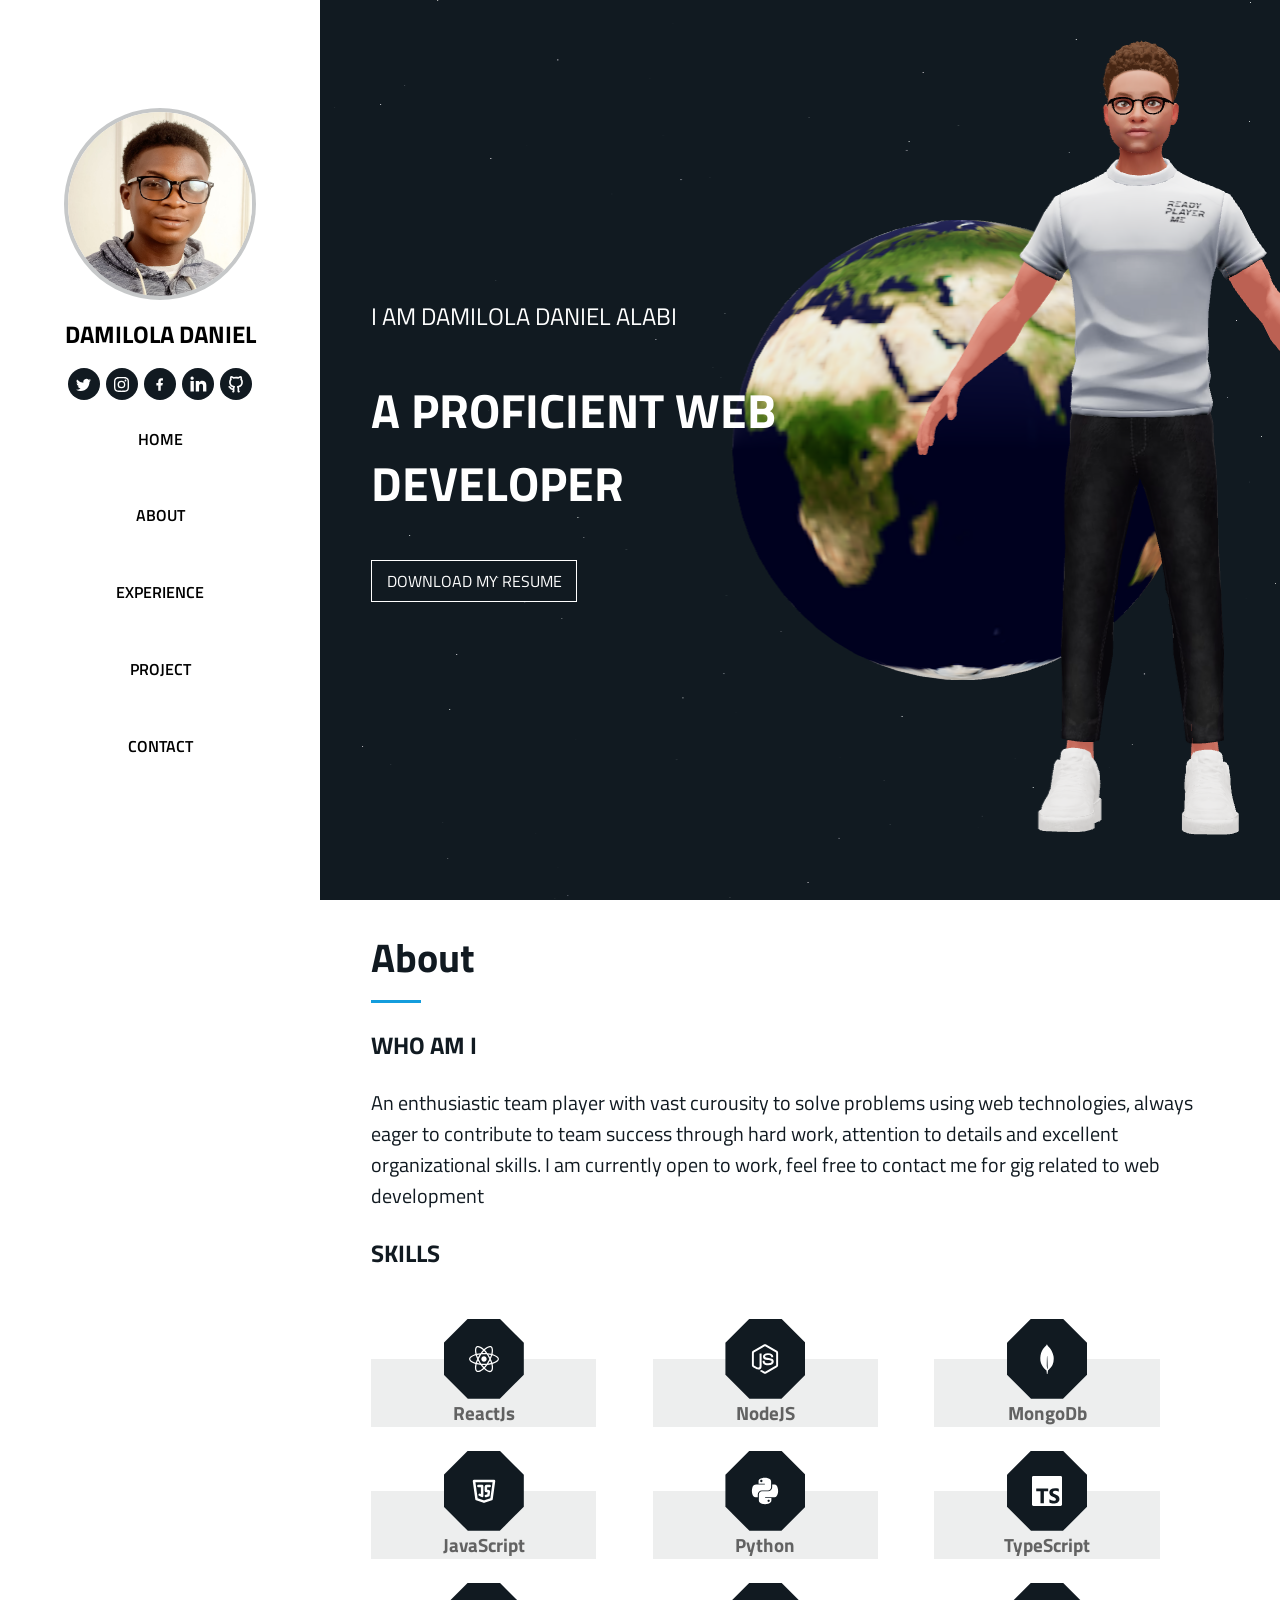
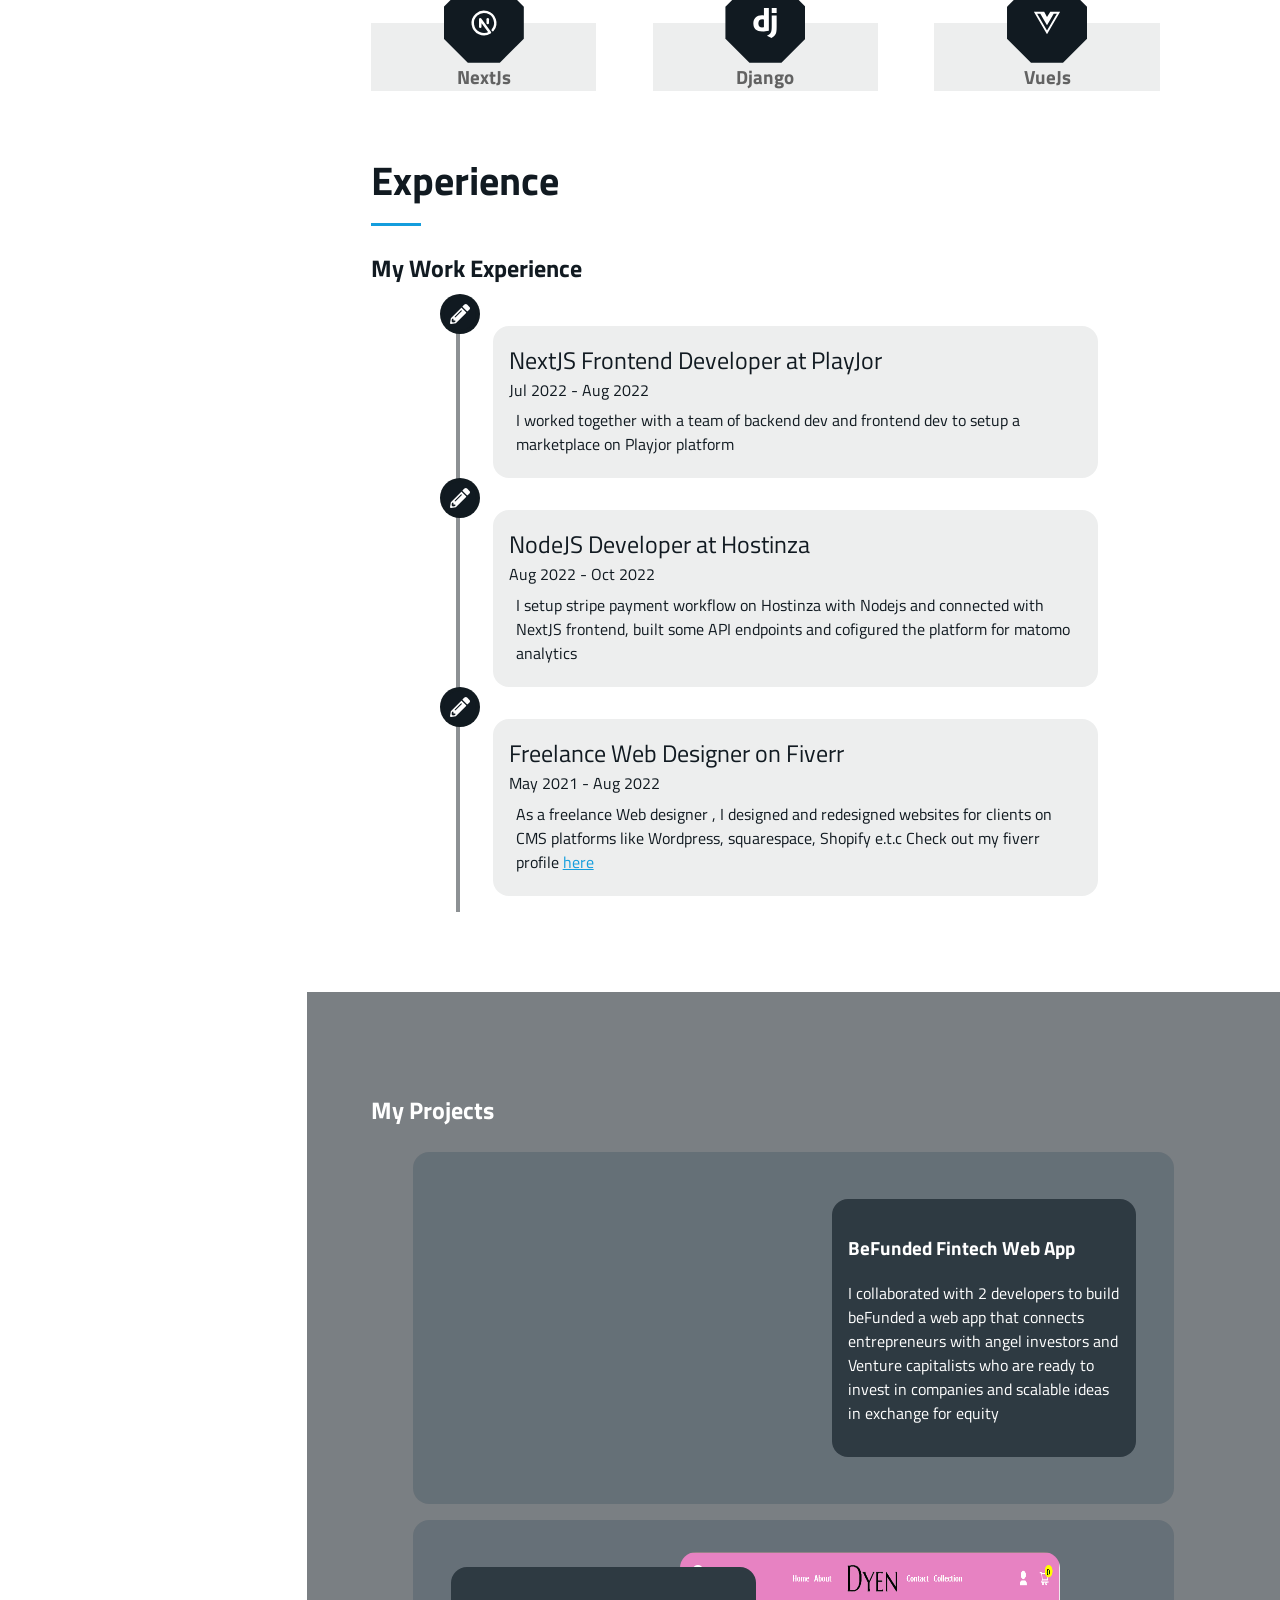
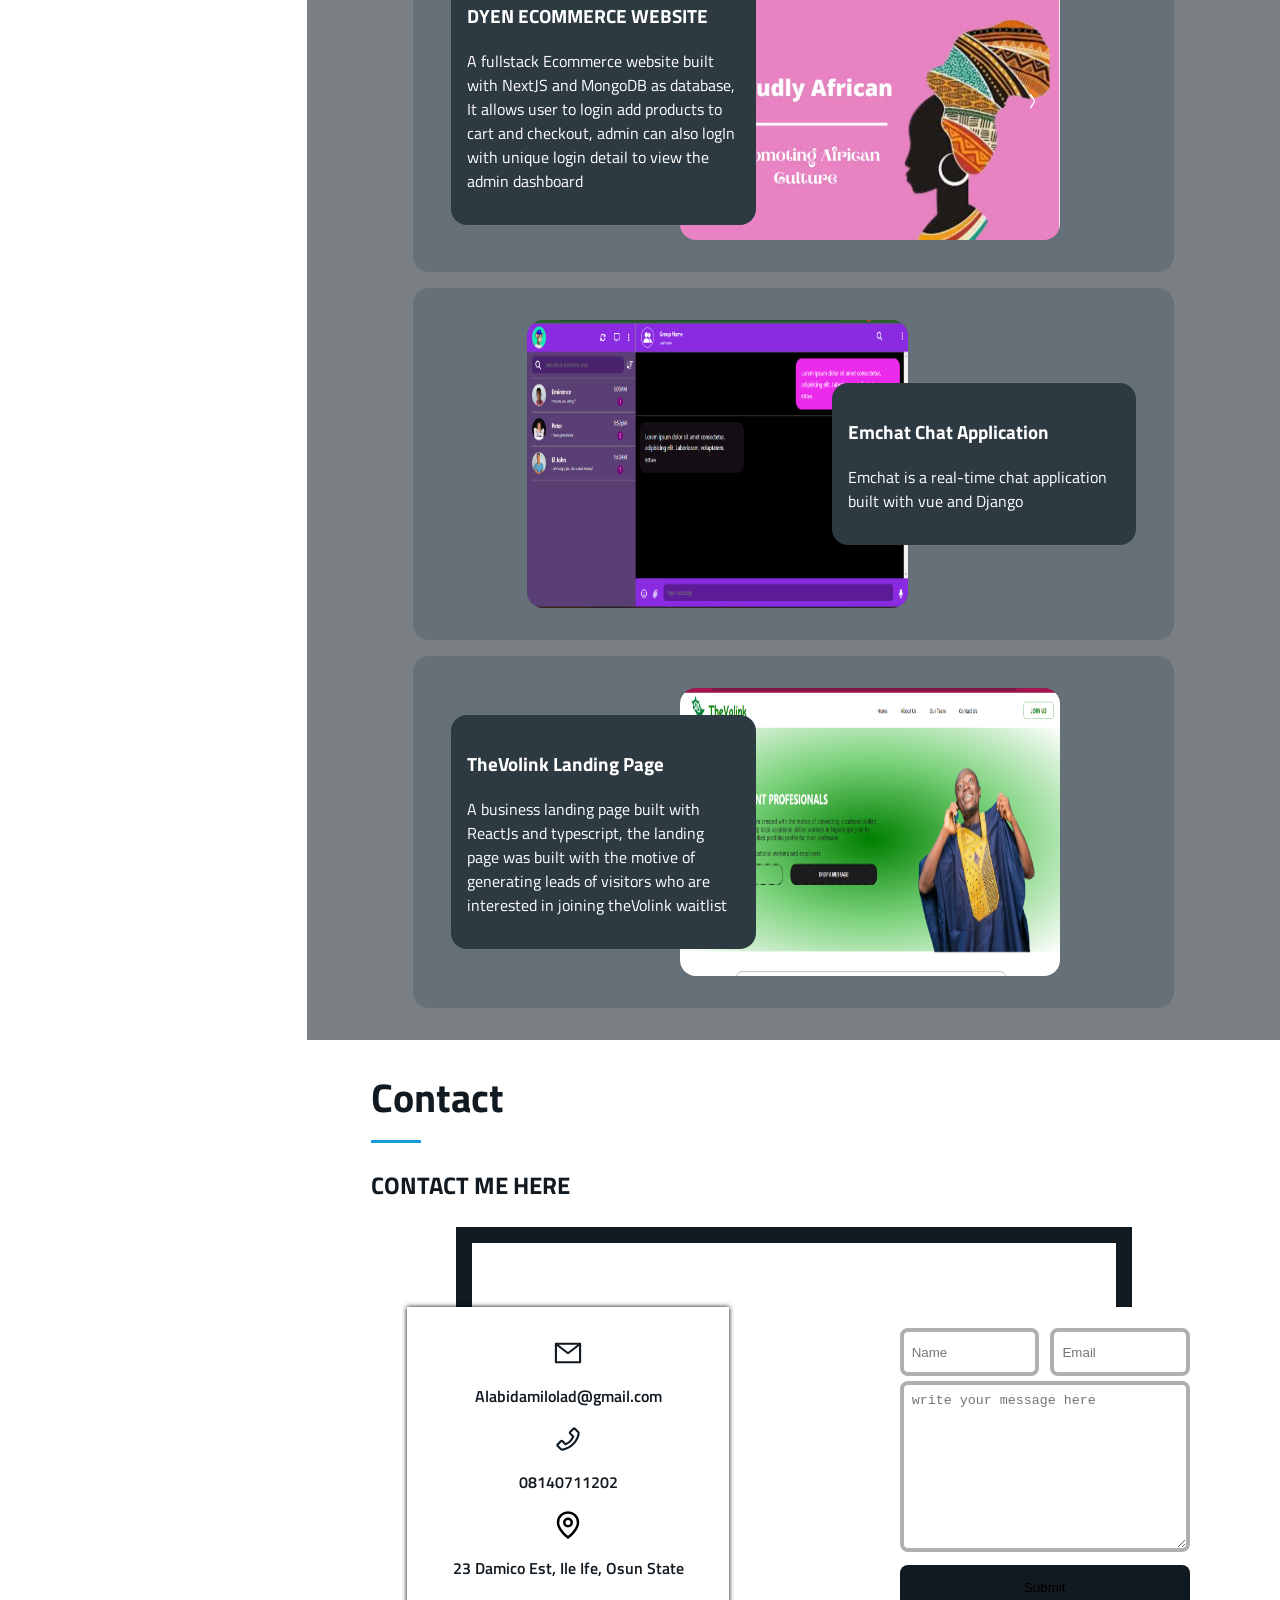
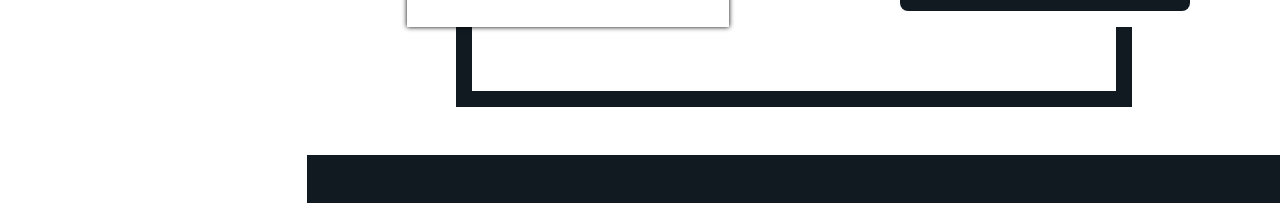
==== commit bb121867: "Deploying to gh-pages from @ Emilance/Danport@b5d05a9e5d5768a4f1166412c0be70c224ac6218 🚀" ====
--- a/index.html
+++ b/index.html
@@ -1 +1 @@
-<!DOCTYPE html><html><head><meta charSet="utf-8"/><meta name="viewport" content="width=device-width"/><title>Daniel Portfolio</title><meta name="description" content="A Portfolio website built with NextJs"/><link rel="icon" href="/danport.png"/><meta property="og:title" content="Daniel Portfolio"/><meta property="og:description" content="A Portfolio website built with NextJs"/><meta property="og:url" content="https://danport.vercel.app/"/><meta property="og:image6" href="/danport.png"/><meta name="next-head-count" content="9"/><link rel="preload" href="/_next/static/css/3511b2b1bbf4a839.css" as="style"/><link rel="stylesheet" href="/_next/static/css/3511b2b1bbf4a839.css" data-n-g=""/><link rel="preload" href="/_next/static/css/474e01203744fa97.css" as="style"/><link rel="stylesheet" href="/_next/static/css/474e01203744fa97.css" data-n-p=""/><noscript data-n-css=""></noscript><script defer="" nomodule="" src="/_next/static/chunks/polyfills-c67a75d1b6f99dc8.js"></script><script src="/_next/static/chunks/webpack-59c5c889f52620d6.js" defer=""></script><script src="/_next/static/chunks/framework-7751730b10fa0f74.js" defer=""></script><script src="/_next/static/chunks/main-4f9c337d2f05904d.js" defer=""></script><script src="/_next/static/chunks/pages/_app-44eef5cac14573bd.js" defer=""></script><script src="/_next/static/chunks/fb7d5399-acf3e50bc7651350.js" defer=""></script><script src="/_next/static/chunks/d0c16330-69f0bb8c06b3a59b.js" defer=""></script><script src="/_next/static/chunks/d0447323-3c26b6f7bb795ba0.js" defer=""></script><script src="/_next/static/chunks/78e521c3-8d4b00c9db9d55ec.js" defer=""></script><script src="/_next/static/chunks/6728d85a-6b2ef905176c37a2.js" defer=""></script><script src="/_next/static/chunks/1bfc9850-a9be805fcc096c14.js" defer=""></script><script src="/_next/static/chunks/0c428ae2-d0617a40f8512af3.js" defer=""></script><script src="/_next/static/chunks/d7eeaac4-790c06580ed4b080.js" defer=""></script><script src="/_next/static/chunks/629-81a1ad62d9fe4ff8.js" defer=""></script><script src="/_next/static/chunks/pages/index-18e5c6cd97696e43.js" defer=""></script><script src="/_next/static/rFMORLGRue2SUxfz2p9rp/_buildManifest.js" defer=""></script><script src="/_next/static/rFMORLGRue2SUxfz2p9rp/_ssgManifest.js" defer=""></script></head><body><div id="__next"><div class="Home_container__bCOhY"><div class="SideNav_container__JWsK_"><div class="SideNav_top__E54CH"><div class="SideNav_imageContainer__lCew6"><span style="box-sizing:border-box;display:block;overflow:hidden;width:initial;height:initial;background:none;opacity:1;border:0;margin:0;padding:0;position:absolute;top:0;left:0;bottom:0;right:0"><img alt="Alabi Damilola Daniel" src="[data-uri]" decoding="async" data-nimg="fill" class="SideNav_img__vPqh7" style="position:absolute;top:0;left:0;bottom:0;right:0;box-sizing:border-box;padding:0;border:none;margin:auto;display:block;width:0;height:0;min-width:100%;max-width:100%;min-height:100%;max-height:100%"/><noscript><img alt="Alabi Damilola Daniel" sizes="100vw" srcSet="dp-min.jpg?imwidth=640 640w, dp-min.jpg?imwidth=750 750w, dp-min.jpg?imwidth=828 828w, dp-min.jpg?imwidth=1080 1080w, dp-min.jpg?imwidth=1200 1200w, dp-min.jpg?imwidth=1920 1920w, dp-min.jpg?imwidth=2048 2048w, dp-min.jpg?imwidth=3840 3840w" src="dp-min.jpg?imwidth=3840" decoding="async" data-nimg="fill" style="position:absolute;top:0;left:0;bottom:0;right:0;box-sizing:border-box;padding:0;border:none;margin:auto;display:block;width:0;height:0;min-width:100%;max-width:100%;min-height:100%;max-height:100%" class="SideNav_img__vPqh7" loading="lazy"/></noscript></span></div></div><div class="SideNav_bottom__fphU9"><div class="SideNav_nameContainer__BNOfx"><h1>DAMILOLA DANIEL</h1><div class="SideNav_socialIcon__8B7sz"><a target="_blank" rel="noopener noreferrer" href="https://twitter.com/EminenceX3" class="SideNav_IconCon__AkQLp"><svg stroke="currentColor" fill="currentColor" stroke-width="0" viewBox="0 0 16 16" height="15" width="15" xmlns="http://www.w3.org/2000/svg"><path d="M5.026 15c6.038 0 9.341-5.003 9.341-9.334 0-.14 0-.282-.006-.422A6.685 6.685 0 0 0 16 3.542a6.658 6.658 0 0 1-1.889.518 3.301 3.301 0 0 0 1.447-1.817 6.533 6.533 0 0 1-2.087.793A3.286 3.286 0 0 0 7.875 6.03a9.325 9.325 0 0 1-6.767-3.429 3.289 3.289 0 0 0 1.018 4.382A3.323 3.323 0 0 1 .64 6.575v.045a3.288 3.288 0 0 0 2.632 3.218 3.203 3.203 0 0 1-.865.115 3.23 3.23 0 0 1-.614-.057 3.283 3.283 0 0 0 3.067 2.277A6.588 6.588 0 0 1 .78 13.58a6.32 6.32 0 0 1-.78-.045A9.344 9.344 0 0 0 5.026 15z"></path></svg></a><a target="_blank" rel="noopener noreferrer" href="https://www.instagram.com/eminencedd/" class="SideNav_IconCon__AkQLp"><svg stroke="currentColor" fill="currentColor" stroke-width="0" viewBox="0 0 16 16" height="15" width="15" xmlns="http://www.w3.org/2000/svg"><path d="M8 0C5.829 0 5.556.01 4.703.048 3.85.088 3.269.222 2.76.42a3.917 3.917 0 0 0-1.417.923A3.927 3.927 0 0 0 .42 2.76C.222 3.268.087 3.85.048 4.7.01 5.555 0 5.827 0 8.001c0 2.172.01 2.444.048 3.297.04.852.174 1.433.372 1.942.205.526.478.972.923 1.417.444.445.89.719 1.416.923.51.198 1.09.333 1.942.372C5.555 15.99 5.827 16 8 16s2.444-.01 3.298-.048c.851-.04 1.434-.174 1.943-.372a3.916 3.916 0 0 0 1.416-.923c.445-.445.718-.891.923-1.417.197-.509.332-1.09.372-1.942C15.99 10.445 16 10.173 16 8s-.01-2.445-.048-3.299c-.04-.851-.175-1.433-.372-1.941a3.926 3.926 0 0 0-.923-1.417A3.911 3.911 0 0 0 13.24.42c-.51-.198-1.092-.333-1.943-.372C10.443.01 10.172 0 7.998 0h.003zm-.717 1.442h.718c2.136 0 2.389.007 3.232.046.78.035 1.204.166 1.486.275.373.145.64.319.92.599.28.28.453.546.598.92.11.281.24.705.275 1.485.039.843.047 1.096.047 3.231s-.008 2.389-.047 3.232c-.035.78-.166 1.203-.275 1.485a2.47 2.47 0 0 1-.599.919c-.28.28-.546.453-.92.598-.28.11-.704.24-1.485.276-.843.038-1.096.047-3.232.047s-2.39-.009-3.233-.047c-.78-.036-1.203-.166-1.485-.276a2.478 2.478 0 0 1-.92-.598 2.48 2.48 0 0 1-.6-.92c-.109-.281-.24-.705-.275-1.485-.038-.843-.046-1.096-.046-3.233 0-2.136.008-2.388.046-3.231.036-.78.166-1.204.276-1.486.145-.373.319-.64.599-.92.28-.28.546-.453.92-.598.282-.11.705-.24 1.485-.276.738-.034 1.024-.044 2.515-.045v.002zm4.988 1.328a.96.96 0 1 0 0 1.92.96.96 0 0 0 0-1.92zm-4.27 1.122a4.109 4.109 0 1 0 0 8.217 4.109 4.109 0 0 0 0-8.217zm0 1.441a2.667 2.667 0 1 1 0 5.334 2.667 2.667 0 0 1 0-5.334z"></path></svg></a><a target="_blank" rel="noopener noreferrer" href="https://web.facebook.com/damiloladaniel.alabi/" class="SideNav_IconCon__AkQLp"><svg stroke="currentColor" fill="currentColor" stroke-width="0" viewBox="0 0 24 24" height="15" width="15" xmlns="http://www.w3.org/2000/svg"><g><path fill="none" d="M0 0h24v24H0z"></path><path d="M14 13.5h2.5l1-4H14v-2c0-1.03 0-2 2-2h1.5V2.14c-.326-.043-1.557-.14-2.857-.14C11.928 2 10 3.657 10 6.7v2.8H7v4h3V22h4v-8.5z"></path></g></svg></a><a target="_blank" rel="noopener noreferrer" href="https://www.linkedin.com/in/damilola-daniel-alabi-120036218/" class="SideNav_IconCon__AkQLp"><svg stroke="currentColor" fill="currentColor" stroke-width="0" viewBox="0 0 24 24" height="20" width="20" xmlns="http://www.w3.org/2000/svg"><g><path fill="none" d="M0 0h24v24H0z"></path><path fill-rule="nonzero" d="M6.94 5a2 2 0 1 1-4-.002 2 2 0 0 1 4 .002zM7 8.48H3V21h4V8.48zm6.32 0H9.34V21h3.94v-6.57c0-3.66 4.77-4 4.77 0V21H22v-7.93c0-6.17-7.06-5.94-8.72-2.91l.04-1.68z"></path></g></svg></a><a target="_blank" rel="noopener noreferrer" href="https://github.com/emilance" class="SideNav_IconCon__AkQLp"><svg stroke="currentColor" fill="currentColor" stroke-width="0" viewBox="0 0 24 24" height="20" width="20" xmlns="http://www.w3.org/2000/svg"><g><path fill="none" d="M0 0h24v24H0z"></path><path fill-rule="nonzero" d="M5.883 18.653c-.3-.2-.558-.455-.86-.816a50.32 50.32 0 0 1-.466-.579c-.463-.575-.755-.84-1.057-.949a1 1 0 0 1 .676-1.883c.752.27 1.261.735 1.947 1.588-.094-.117.34.427.433.539.19.227.33.365.44.438.204.137.587.196 1.15.14.023-.382.094-.753.202-1.095C5.38 15.31 3.7 13.396 3.7 9.64c0-1.24.37-2.356 1.058-3.292-.218-.894-.185-1.975.302-3.192a1 1 0 0 1 .63-.582c.081-.024.127-.035.208-.047.803-.123 1.937.17 3.415 1.096A11.731 11.731 0 0 1 12 3.315c.912 0 1.818.104 2.684.308 1.477-.933 2.613-1.226 3.422-1.096.085.013.157.03.218.05a1 1 0 0 1 .616.58c.487 1.216.52 2.297.302 3.19.691.936 1.058 2.045 1.058 3.293 0 3.757-1.674 5.665-4.642 6.392.125.415.19.879.19 1.38a300.492 300.492 0 0 1-.012 2.716 1 1 0 0 1-.019 1.958c-1.139.228-1.983-.532-1.983-1.525l.002-.446.005-.705c.005-.708.007-1.338.007-1.998 0-.697-.183-1.152-.425-1.36-.661-.57-.326-1.655.54-1.752 2.967-.333 4.337-1.482 4.337-4.66 0-.955-.312-1.744-.913-2.404a1 1 0 0 1-.19-1.045c.166-.414.237-.957.096-1.614l-.01.003c-.491.139-1.11.44-1.858.949a1 1 0 0 1-.833.135A9.626 9.626 0 0 0 12 5.315c-.89 0-1.772.119-2.592.35a1 1 0 0 1-.83-.134c-.752-.507-1.374-.807-1.868-.947-.144.653-.073 1.194.092 1.607a1 1 0 0 1-.189 1.045C6.016 7.89 5.7 8.694 5.7 9.64c0 3.172 1.371 4.328 4.322 4.66.865.097 1.201 1.177.544 1.748-.192.168-.429.732-.429 1.364v3.15c0 .986-.835 1.725-1.96 1.528a1 1 0 0 1-.04-1.962v-.99c-.91.061-1.662-.088-2.254-.485z"></path></g></svg></a></div></div><div class="SideNav_NavCon__9F6bd"><a href="#home"> HOME </a><a href="#about"> ABOUT </a><a href="#experience">EXPERIENCE  </a><a href="#project"> PROJECT </a><a href="#contact"> CONTACT </a></div><div class="SideNav_space__3AQ_y"></div></div></div><div class="Home_pageContainer__wDxoE"><div class="burger"><button class="fancy-burger"><span class="rectangle rectangle--top rectangle--small"></span><span class="rectangle rectangle--middle"></span><span class="rectangle rectangle--bottom rectangle--small"></span></button></div><div id="home" class="Banner_container__iaM28"><div class="Banner_float__ajiIG"><span data-aos="fade-up"> I AM DAMILOLA DANIEL ALABI</span><h2 data-aos="fade-up">A PROFICIENT WEB DEVELOPER </h2><a target="_blank" rel="noopener noreferrer" href="/ADDresume.pdf" data-aos="fade-up">DOWNLOAD MY RESUME</a></div><div style="position:relative;width:100%;height:100vh;overflow:hidden;pointer-events:auto;background-color:#111a21"><div style="width:100%;height:100%"><canvas style="display:block"></canvas></div></div></div><div id="about" class="About_container__rRFE8"><h1 data-aos="fade-up">About</h1><h3 data-aos="fade-up"> WHO AM I</h3><p data-aos="fade-up">An enthusiastic team player  with vast curousity to solve problems using web technologies, always eager to contribute to team success through hard work, attention to details and excellent organizational skills. I am currently open to work, feel free to contact me for  gig related to web development </p><h3> SKILLS</h3><div class="About_skillcon__UPUSy"><div data-aos="fade-up" class="About_skillcard__iV7Xl"><div class="About_pentagon__nt4ND"><svg stroke="currentColor" fill="currentColor" stroke-width="0" viewBox="0 0 512 512" height="30" width="30" xmlns="http://www.w3.org/2000/svg"><path d="M418.2 177.2c-5.4-1.8-10.8-3.5-16.2-5.1.9-3.7 1.7-7.4 2.5-11.1 12.3-59.6 4.2-107.5-23.1-123.3-26.3-15.1-69.2.6-112.6 38.4-4.3 3.7-8.5 7.6-12.5 11.5-2.7-2.6-5.5-5.2-8.3-7.7-45.5-40.4-91.1-57.4-118.4-41.5-26.2 15.2-34 60.3-23 116.7 1.1 5.6 2.3 11.1 3.7 16.7-6.4 1.8-12.7 3.8-18.6 5.9C38.3 196.2 0 225.4 0 255.6c0 31.2 40.8 62.5 96.3 81.5 4.5 1.5 9 3 13.6 4.3-1.5 6-2.8 11.9-4 18-10.5 55.5-2.3 99.5 23.9 114.6 27 15.6 72.4-.4 116.6-39.1 3.5-3.1 7-6.3 10.5-9.7 4.4 4.3 9 8.4 13.6 12.4 42.8 36.8 85.1 51.7 111.2 36.6 27-15.6 35.8-62.9 24.4-120.5-.9-4.4-1.9-8.9-3-13.5 3.2-.9 6.3-1.9 9.4-2.9 57.7-19.1 99.5-50 99.5-81.7 0-30.3-39.4-59.7-93.8-78.4zM282.9 92.3c37.2-32.4 71.9-45.1 87.7-36 16.9 9.7 23.4 48.9 12.8 100.4-.7 3.4-1.4 6.7-2.3 10-22.2-5-44.7-8.6-67.3-10.6-13-18.6-27.2-36.4-42.6-53.1 3.9-3.7 7.7-7.2 11.7-10.7zM167.2 307.5c5.1 8.7 10.3 17.4 15.8 25.9-15.6-1.7-31.1-4.2-46.4-7.5 4.4-14.4 9.9-29.3 16.3-44.5 4.6 8.8 9.3 17.5 14.3 26.1zm-30.3-120.3c14.4-3.2 29.7-5.8 45.6-7.8-5.3 8.3-10.5 16.8-15.4 25.4-4.9 8.5-9.7 17.2-14.2 26-6.3-14.9-11.6-29.5-16-43.6zm27.4 68.9c6.6-13.8 13.8-27.3 21.4-40.6s15.8-26.2 24.4-38.9c15-1.1 30.3-1.7 45.9-1.7s31 .6 45.9 1.7c8.5 12.6 16.6 25.5 24.3 38.7s14.9 26.7 21.7 40.4c-6.7 13.8-13.9 27.4-21.6 40.8-7.6 13.3-15.7 26.2-24.2 39-14.9 1.1-30.4 1.6-46.1 1.6s-30.9-.5-45.6-1.4c-8.7-12.7-16.9-25.7-24.6-39s-14.8-26.8-21.5-40.6zm180.6 51.2c5.1-8.8 9.9-17.7 14.6-26.7 6.4 14.5 12 29.2 16.9 44.3-15.5 3.5-31.2 6.2-47 8 5.4-8.4 10.5-17 15.5-25.6zm14.4-76.5c-4.7-8.8-9.5-17.6-14.5-26.2-4.9-8.5-10-16.9-15.3-25.2 16.1 2 31.5 4.7 45.9 8-4.6 14.8-10 29.2-16.1 43.4zM256.2 118.3c10.5 11.4 20.4 23.4 29.6 35.8-19.8-.9-39.7-.9-59.5 0 9.8-12.9 19.9-24.9 29.9-35.8zM140.2 57c16.8-9.8 54.1 4.2 93.4 39 2.5 2.2 5 4.6 7.6 7-15.5 16.7-29.8 34.5-42.9 53.1-22.6 2-45 5.5-67.2 10.4-1.3-5.1-2.4-10.3-3.5-15.5-9.4-48.4-3.2-84.9 12.6-94zm-24.5 263.6c-4.2-1.2-8.3-2.5-12.4-3.9-21.3-6.7-45.5-17.3-63-31.2-10.1-7-16.9-17.8-18.8-29.9 0-18.3 31.6-41.7 77.2-57.6 5.7-2 11.5-3.8 17.3-5.5 6.8 21.7 15 43 24.5 63.6-9.6 20.9-17.9 42.5-24.8 64.5zm116.6 98c-16.5 15.1-35.6 27.1-56.4 35.3-11.1 5.3-23.9 5.8-35.3 1.3-15.9-9.2-22.5-44.5-13.5-92 1.1-5.6 2.3-11.2 3.7-16.7 22.4 4.8 45 8.1 67.9 9.8 13.2 18.7 27.7 36.6 43.2 53.4-3.2 3.1-6.4 6.1-9.6 8.9zm24.5-24.3c-10.2-11-20.4-23.2-30.3-36.3 9.6.4 19.5.6 29.5.6 10.3 0 20.4-.2 30.4-.7-9.2 12.7-19.1 24.8-29.6 36.4zm130.7 30c-.9 12.2-6.9 23.6-16.5 31.3-15.9 9.2-49.8-2.8-86.4-34.2-4.2-3.6-8.4-7.5-12.7-11.5 15.3-16.9 29.4-34.8 42.2-53.6 22.9-1.9 45.7-5.4 68.2-10.5 1 4.1 1.9 8.2 2.7 12.2 4.9 21.6 5.7 44.1 2.5 66.3zm18.2-107.5c-2.8.9-5.6 1.8-8.5 2.6-7-21.8-15.6-43.1-25.5-63.8 9.6-20.4 17.7-41.4 24.5-62.9 5.2 1.5 10.2 3.1 15 4.7 46.6 16 79.3 39.8 79.3 58 0 19.6-34.9 44.9-84.8 61.4zm-149.7-15c25.3 0 45.8-20.5 45.8-45.8s-20.5-45.8-45.8-45.8c-25.3 0-45.8 20.5-45.8 45.8s20.5 45.8 45.8 45.8z"></path></svg></div><h3>ReactJs</h3></div><div data-aos="fade-up" class="About_skillcard__iV7Xl"><div class="About_pentagon__nt4ND"><svg stroke="currentColor" fill="currentColor" stroke-width="0" viewBox="0 0 448 512" height="30" width="30" xmlns="http://www.w3.org/2000/svg"><path d="M224 508c-6.7 0-13.5-1.8-19.4-5.2l-61.7-36.5c-9.2-5.2-4.7-7-1.7-8 12.3-4.3 14.8-5.2 27.9-12.7 1.4-.8 3.2-.5 4.6.4l47.4 28.1c1.7 1 4.1 1 5.7 0l184.7-106.6c1.7-1 2.8-3 2.8-5V149.3c0-2.1-1.1-4-2.9-5.1L226.8 37.7c-1.7-1-4-1-5.7 0L36.6 144.3c-1.8 1-2.9 3-2.9 5.1v213.1c0 2 1.1 4 2.9 4.9l50.6 29.2c27.5 13.7 44.3-2.4 44.3-18.7V167.5c0-3 2.4-5.3 5.4-5.3h23.4c2.9 0 5.4 2.3 5.4 5.3V378c0 36.6-20 57.6-54.7 57.6-10.7 0-19.1 0-42.5-11.6l-48.4-27.9C8.1 389.2.7 376.3.7 362.4V149.3c0-13.8 7.4-26.8 19.4-33.7L204.6 9c11.7-6.6 27.2-6.6 38.8 0l184.7 106.7c12 6.9 19.4 19.8 19.4 33.7v213.1c0 13.8-7.4 26.7-19.4 33.7L243.4 502.8c-5.9 3.4-12.6 5.2-19.4 5.2zm149.1-210.1c0-39.9-27-50.5-83.7-58-57.4-7.6-63.2-11.5-63.2-24.9 0-11.1 4.9-25.9 47.4-25.9 37.9 0 51.9 8.2 57.7 33.8.5 2.4 2.7 4.2 5.2 4.2h24c1.5 0 2.9-.6 3.9-1.7s1.5-2.6 1.4-4.1c-3.7-44.1-33-64.6-92.2-64.6-52.7 0-84.1 22.2-84.1 59.5 0 40.4 31.3 51.6 81.8 56.6 60.5 5.9 65.2 14.8 65.2 26.7 0 20.6-16.6 29.4-55.5 29.4-48.9 0-59.6-12.3-63.2-36.6-.4-2.6-2.6-4.5-5.3-4.5h-23.9c-3 0-5.3 2.4-5.3 5.3 0 31.1 16.9 68.2 97.8 68.2 58.4-.1 92-23.2 92-63.4z"></path></svg></div><h3>NodeJS</h3></div><div data-aos="fade-up" class="About_skillcard__iV7Xl"><div class="About_pentagon__nt4ND"><svg stroke="currentColor" fill="currentColor" stroke-width="0" role="img" viewBox="0 0 24 24" height="30" width="30" xmlns="http://www.w3.org/2000/svg"><title></title><path d="M17.193 9.555c-1.264-5.58-4.252-7.414-4.573-8.115-.28-.394-.53-.954-.735-1.44-.036.495-.055.685-.523 1.184-.723.566-4.438 3.682-4.74 10.02-.282 5.912 4.27 9.435 4.888 9.884l.07.05A73.49 73.49 0 0111.91 24h.481c.114-1.032.284-2.056.51-3.07.417-.296.604-.463.85-.693a11.342 11.342 0 003.639-8.464c.01-.814-.103-1.662-.197-2.218zm-5.336 8.195s0-8.291.275-8.29c.213 0 .49 10.695.49 10.695-.381-.045-.765-1.76-.765-2.405z"></path></svg></div><h3>MongoDb</h3></div><div data-aos="fade-up" class="About_skillcard__iV7Xl"><div class="About_pentagon__nt4ND"><svg stroke="currentColor" fill="none" stroke-width="2" viewBox="0 0 24 24" stroke-linecap="round" stroke-linejoin="round" height="30" width="30" xmlns="http://www.w3.org/2000/svg"><desc></desc><path stroke="none" d="M0 0h24v24H0z" fill="none"></path><path d="M20 4l-2 14.5l-6 2l-6 -2l-2 -14.5z"></path><path d="M7.5 8h3v8l-2 -1"></path><path d="M16.5 8h-2.5a0.5 .5 0 0 0 -.5 .5v3a0.5 .5 0 0 0 .5 .5h1.423a0.5 .5 0 0 1 .495 .57l-.418 2.93l-2 .5"></path></svg></div><h3>JavaScript</h3></div><div data-aos="fade-up" class="About_skillcard__iV7Xl"><div class="About_pentagon__nt4ND"><svg stroke="currentColor" fill="currentColor" stroke-width="0" viewBox="0 0 448 512" height="30" width="30" xmlns="http://www.w3.org/2000/svg"><path d="M439.8 200.5c-7.7-30.9-22.3-54.2-53.4-54.2h-40.1v47.4c0 36.8-31.2 67.8-66.8 67.8H172.7c-29.2 0-53.4 25-53.4 54.3v101.8c0 29 25.2 46 53.4 54.3 33.8 9.9 66.3 11.7 106.8 0 26.9-7.8 53.4-23.5 53.4-54.3v-40.7H226.2v-13.6h160.2c31.1 0 42.6-21.7 53.4-54.2 11.2-33.5 10.7-65.7 0-108.6zM286.2 404c11.1 0 20.1 9.1 20.1 20.3 0 11.3-9 20.4-20.1 20.4-11 0-20.1-9.2-20.1-20.4.1-11.3 9.1-20.3 20.1-20.3zM167.8 248.1h106.8c29.7 0 53.4-24.5 53.4-54.3V91.9c0-29-24.4-50.7-53.4-55.6-35.8-5.9-74.7-5.6-106.8.1-45.2 8-53.4 24.7-53.4 55.6v40.7h106.9v13.6h-147c-31.1 0-58.3 18.7-66.8 54.2-9.8 40.7-10.2 66.1 0 108.6 7.6 31.6 25.7 54.2 56.8 54.2H101v-48.8c0-35.3 30.5-66.4 66.8-66.4zm-6.7-142.6c-11.1 0-20.1-9.1-20.1-20.3.1-11.3 9-20.4 20.1-20.4 11 0 20.1 9.2 20.1 20.4s-9 20.3-20.1 20.3z"></path></svg></div><h3>Python</h3></div><div data-aos="fade-up" class="About_skillcard__iV7Xl"><div class="About_pentagon__nt4ND"><svg stroke="currentColor" fill="currentColor" stroke-width="0" role="img" viewBox="0 0 24 24" height="30" width="30" xmlns="http://www.w3.org/2000/svg"><title></title><path d="M1.125 0C.502 0 0 .502 0 1.125v21.75C0 23.498.502 24 1.125 24h21.75c.623 0 1.125-.502 1.125-1.125V1.125C24 .502 23.498 0 22.875 0zm17.363 9.75c.612 0 1.154.037 1.627.111a6.38 6.38 0 0 1 1.306.34v2.458a3.95 3.95 0 0 0-.643-.361 5.093 5.093 0 0 0-.717-.26 5.453 5.453 0 0 0-1.426-.2c-.3 0-.573.028-.819.086a2.1 2.1 0 0 0-.623.242c-.17.104-.3.229-.393.374a.888.888 0 0 0-.14.49c0 .196.053.373.156.529.104.156.252.304.443.444s.423.276.696.41c.273.135.582.274.926.416.47.197.892.407 1.266.628.374.222.695.473.963.753.268.279.472.598.614.957.142.359.214.776.214 1.253 0 .657-.125 1.21-.373 1.656a3.033 3.033 0 0 1-1.012 1.085 4.38 4.38 0 0 1-1.487.596c-.566.12-1.163.18-1.79.18a9.916 9.916 0 0 1-1.84-.164 5.544 5.544 0 0 1-1.512-.493v-2.63a5.033 5.033 0 0 0 3.237 1.2c.333 0 .624-.03.872-.09.249-.06.456-.144.623-.25.166-.108.29-.234.373-.38a1.023 1.023 0 0 0-.074-1.089 2.12 2.12 0 0 0-.537-.5 5.597 5.597 0 0 0-.807-.444 27.72 27.72 0 0 0-1.007-.436c-.918-.383-1.602-.852-2.053-1.405-.45-.553-.676-1.222-.676-2.005 0-.614.123-1.141.369-1.582.246-.441.58-.804 1.004-1.089a4.494 4.494 0 0 1 1.47-.629 7.536 7.536 0 0 1 1.77-.201zm-15.113.188h9.563v2.166H9.506v9.646H6.789v-9.646H3.375z"></path></svg></div><h3>TypeScript</h3></div><div data-aos="fade-up" class="About_skillcard__iV7Xl"><div class="About_pentagon__nt4ND"><svg stroke="currentColor" fill="none" stroke-width="2" viewBox="0 0 24 24" stroke-linecap="round" stroke-linejoin="round" height="30" width="30" xmlns="http://www.w3.org/2000/svg"><desc></desc><path stroke="none" d="M0 0h24v24H0z" fill="none"></path><path d="M9 15v-6l7.745 10.65a9 9 0 1 1 2.255 -1.993"></path><path d="M15 12v-3"></path></svg></div><h3>NextJs</h3></div><div data-aos="fade-up" class="About_skillcard__iV7Xl"><div class="About_pentagon__nt4ND"><svg stroke="currentColor" fill="currentColor" stroke-width="0" role="img" viewBox="0 0 24 24" height="30" width="30" xmlns="http://www.w3.org/2000/svg"><title></title><path d="M11.146 0h3.924v18.166c-2.013.382-3.491.535-5.096.535-4.791 0-7.288-2.166-7.288-6.32 0-4.002 2.65-6.6 6.753-6.6.637 0 1.121.05 1.707.203zm0 9.143a3.894 3.894 0 00-1.325-.204c-1.988 0-3.134 1.223-3.134 3.365 0 2.09 1.096 3.236 3.109 3.236.433 0 .79-.025 1.35-.102V9.142zM21.314 6.06v9.098c0 3.134-.229 4.638-.917 5.937-.637 1.249-1.478 2.039-3.211 2.905l-3.644-1.733c1.733-.815 2.574-1.53 3.109-2.625.561-1.121.739-2.421.739-5.835V6.059h3.924zM17.39.021h3.924v4.026H17.39z"></path></svg></div><h3>Django</h3></div><div data-aos="fade-up" class="About_skillcard__iV7Xl"><div class="About_pentagon__nt4ND"><svg stroke="currentColor" fill="currentColor" stroke-width="0" viewBox="0 0 448 512" height="30" width="30" xmlns="http://www.w3.org/2000/svg"><path d="M356.9 64.3H280l-56 88.6-48-88.6H0L224 448 448 64.3h-91.1zm-301.2 32h53.8L224 294.5 338.4 96.3h53.8L224 384.5 55.7 96.3z"></path></svg></div><h3>VueJs</h3></div></div></div><div id="experience" class="Experience_container__HZWxt"><h1 data-aos="fade-up">Experience</h1><h3 data-aos="fade-up"> My Work Experience</h3><div class="Experience_exContainer__oiMZv"><div class="Experience_treeIcon__rGLyY"><svg stroke="currentColor" fill="currentColor" stroke-width="0" viewBox="0 0 512 512" height="20" width="20" xmlns="http://www.w3.org/2000/svg"><path d="M497.9 142.1l-46.1 46.1c-4.7 4.7-12.3 4.7-17 0l-111-111c-4.7-4.7-4.7-12.3 0-17l46.1-46.1c18.7-18.7 49.1-18.7 67.9 0l60.1 60.1c18.8 18.7 18.8 49.1 0 67.9zM284.2 99.8L21.6 362.4.4 483.9c-2.9 16.4 11.4 30.6 27.8 27.8l121.5-21.3 262.6-262.6c4.7-4.7 4.7-12.3 0-17l-111-111c-4.8-4.7-12.4-4.7-17.1 0zM124.1 339.9c-5.5-5.5-5.5-14.3 0-19.8l154-154c5.5-5.5 14.3-5.5 19.8 0s5.5 14.3 0 19.8l-154 154c-5.5 5.5-14.3 5.5-19.8 0zM88 424h48v36.3l-64.5 11.3-31.1-31.1L51.7 376H88v48z"></path></svg></div><div data-aos="fade-left" class="Experience_experience__HMDot"><h2>NextJS Frontend Developer at PlayJor</h2><span>Jul 2022 - Aug 2022</span><p> <!-- -->I worked together with a team of backend dev and frontend dev to setup a marketplace on Playjor platform</p></div></div><div class="Experience_exContainer__oiMZv"><div class="Experience_treeIcon__rGLyY"><svg stroke="currentColor" fill="currentColor" stroke-width="0" viewBox="0 0 512 512" height="20" width="20" xmlns="http://www.w3.org/2000/svg"><path d="M497.9 142.1l-46.1 46.1c-4.7 4.7-12.3 4.7-17 0l-111-111c-4.7-4.7-4.7-12.3 0-17l46.1-46.1c18.7-18.7 49.1-18.7 67.9 0l60.1 60.1c18.8 18.7 18.8 49.1 0 67.9zM284.2 99.8L21.6 362.4.4 483.9c-2.9 16.4 11.4 30.6 27.8 27.8l121.5-21.3 262.6-262.6c4.7-4.7 4.7-12.3 0-17l-111-111c-4.8-4.7-12.4-4.7-17.1 0zM124.1 339.9c-5.5-5.5-5.5-14.3 0-19.8l154-154c5.5-5.5 14.3-5.5 19.8 0s5.5 14.3 0 19.8l-154 154c-5.5 5.5-14.3 5.5-19.8 0zM88 424h48v36.3l-64.5 11.3-31.1-31.1L51.7 376H88v48z"></path></svg></div><div data-aos="fade-left" class="Experience_experience__HMDot"><h2>NodeJS Developer at Hostinza</h2><span>Aug 2022 - Oct 2022</span><p> <!-- -->I setup stripe payment workflow on Hostinza with Nodejs and connected with NextJS frontend, built some API endpoints and cofigured the platform for matomo analytics</p></div></div><div class="Experience_exContainer__oiMZv"><div class="Experience_treeIcon__rGLyY"><svg stroke="currentColor" fill="currentColor" stroke-width="0" viewBox="0 0 512 512" height="20" width="20" xmlns="http://www.w3.org/2000/svg"><path d="M497.9 142.1l-46.1 46.1c-4.7 4.7-12.3 4.7-17 0l-111-111c-4.7-4.7-4.7-12.3 0-17l46.1-46.1c18.7-18.7 49.1-18.7 67.9 0l60.1 60.1c18.8 18.7 18.8 49.1 0 67.9zM284.2 99.8L21.6 362.4.4 483.9c-2.9 16.4 11.4 30.6 27.8 27.8l121.5-21.3 262.6-262.6c4.7-4.7 4.7-12.3 0-17l-111-111c-4.8-4.7-12.4-4.7-17.1 0zM124.1 339.9c-5.5-5.5-5.5-14.3 0-19.8l154-154c5.5-5.5 14.3-5.5 19.8 0s5.5 14.3 0 19.8l-154 154c-5.5 5.5-14.3 5.5-19.8 0zM88 424h48v36.3l-64.5 11.3-31.1-31.1L51.7 376H88v48z"></path></svg></div><div data-aos="fade-left" class="Experience_experience__HMDot"><h2>Freelance Web Designer on Fiverr</h2><span>May 2021 - Aug 2022</span><p>As a freelance Web designer , I designed and redesigned websites for clients on CMS platforms like Wordpress, squarespace, Shopify e.t.c   Check out my fiverr profile  <a target="_blank" rel="noopener noreferrer" href="https://www.fiverr.com/emilance">here</a></p></div></div></div><div id="project" class="Project_container__SK9o3"><h1 data-aos="fade-up">Project</h1><h3 data-aos="fade-up"> My Projects</h3><div class="Project_projectCon__Fzxvo"><div class="Project_buttonCon__fTGDK"><a target="_blank" rel="noopener noreferrer" href="https://be-funded.vercel.app">LIVE PROJECT</a><a target="_blank" rel="noopener noreferrer" href="https://github.com/Emilance/BeFunded">GITHUB REPO</a></div><div data-aos="fade-right" class="Project_image__orJC9"><span style="box-sizing:border-box;display:block;overflow:hidden;width:initial;height:initial;background:none;opacity:1;border:0;margin:0;padding:0;position:absolute;top:0;left:0;bottom:0;right:0"><img alt="" src="[data-uri]" decoding="async" data-nimg="fill" class="Project_img__CyfXm" style="position:absolute;top:0;left:0;bottom:0;right:0;box-sizing:border-box;padding:0;border:none;margin:auto;display:block;width:0;height:0;min-width:100%;max-width:100%;min-height:100%;max-height:100%"/><noscript><img alt="" sizes="100vw" srcSet="befunded.png?imwidth=640 640w, befunded.png?imwidth=750 750w, befunded.png?imwidth=828 828w, befunded.png?imwidth=1080 1080w, befunded.png?imwidth=1200 1200w, befunded.png?imwidth=1920 1920w, befunded.png?imwidth=2048 2048w, befunded.png?imwidth=3840 3840w" src="befunded.png?imwidth=3840" decoding="async" data-nimg="fill" style="position:absolute;top:0;left:0;bottom:0;right:0;box-sizing:border-box;padding:0;border:none;margin:auto;display:block;width:0;height:0;min-width:100%;max-width:100%;min-height:100%;max-height:100%" class="Project_img__CyfXm" loading="lazy"/></noscript></span></div><div data-aos="fade-left" class="Project_projectdetails__UgZQx"><h3>BeFunded Fintech  Web App</h3><p>I collaborated with 2 developers to build  beFunded a web app that connects entrepreneurs with angel investors and Venture capitalists who are ready to invest in companies and scalable ideas in exchange for equity</p></div></div><div class="Project_projectCon1__abErZ"><div class="Project_buttonCon__fTGDK"><a target="_blank" rel="noopener noreferrer" href="https://dyen.vercel.app">LIVE PROJECT</a><a target="_blank" rel="noopener noreferrer" href="https://github.com/Emilance/Dyenwebsite">GITHUB REPO</a></div><div data-aos="fade-right" class="Project_image__orJC9"><span style="box-sizing:border-box;display:block;overflow:hidden;width:initial;height:initial;background:none;opacity:1;border:0;margin:0;padding:0;position:absolute;top:0;left:0;bottom:0;right:0"><img alt="" src="[data-uri]" decoding="async" data-nimg="fill" class="Project_img__CyfXm" style="position:absolute;top:0;left:0;bottom:0;right:0;box-sizing:border-box;padding:0;border:none;margin:auto;display:block;width:0;height:0;min-width:100%;max-width:100%;min-height:100%;max-height:100%"/><noscript><img alt="" sizes="100vw" srcSet="dyen.png?imwidth=640 640w, dyen.png?imwidth=750 750w, dyen.png?imwidth=828 828w, dyen.png?imwidth=1080 1080w, dyen.png?imwidth=1200 1200w, dyen.png?imwidth=1920 1920w, dyen.png?imwidth=2048 2048w, dyen.png?imwidth=3840 3840w" src="dyen.png?imwidth=3840" decoding="async" data-nimg="fill" style="position:absolute;top:0;left:0;bottom:0;right:0;box-sizing:border-box;padding:0;border:none;margin:auto;display:block;width:0;height:0;min-width:100%;max-width:100%;min-height:100%;max-height:100%" class="Project_img__CyfXm" loading="lazy"/></noscript></span></div><div data-aos="fade-left" class="Project_projectdetails__UgZQx"><h3>DYEN ECOMMERCE WEBSITE</h3><p>A fullstack Ecommerce website built with NextJS and MongoDB as database, It allows user to login add products to cart and checkout, admin can also logIn with unique login detail to view the admin dashboard</p></div></div><div class="Project_projectCon__Fzxvo"><div class="Project_buttonCon__fTGDK"><a target="_blank" rel="noopener noreferrer" href="https://github.com/Emilance/Emchat-frontend">LIVE PROJECT</a><a target="_blank" rel="noopener noreferrer" href="https://github.com/Emilance/Emchat-frontend">GITHUB REPO</a></div><div data-aos="fade-right" class="Project_image__orJC9"><span style="box-sizing:border-box;display:block;overflow:hidden;width:initial;height:initial;background:none;opacity:1;border:0;margin:0;padding:0;position:absolute;top:0;left:0;bottom:0;right:0"><img alt="" src="[data-uri]" decoding="async" data-nimg="fill" class="Project_img__CyfXm" style="position:absolute;top:0;left:0;bottom:0;right:0;box-sizing:border-box;padding:0;border:none;margin:auto;display:block;width:0;height:0;min-width:100%;max-width:100%;min-height:100%;max-height:100%"/><noscript><img alt="" sizes="100vw" srcSet="vuepage.png?imwidth=640 640w, vuepage.png?imwidth=750 750w, vuepage.png?imwidth=828 828w, vuepage.png?imwidth=1080 1080w, vuepage.png?imwidth=1200 1200w, vuepage.png?imwidth=1920 1920w, vuepage.png?imwidth=2048 2048w, vuepage.png?imwidth=3840 3840w" src="vuepage.png?imwidth=3840" decoding="async" data-nimg="fill" style="position:absolute;top:0;left:0;bottom:0;right:0;box-sizing:border-box;padding:0;border:none;margin:auto;display:block;width:0;height:0;min-width:100%;max-width:100%;min-height:100%;max-height:100%" class="Project_img__CyfXm" loading="lazy"/></noscript></span></div><div data-aos="fade-left" class="Project_projectdetails__UgZQx"><h3>Emchat Chat Application</h3><p>Emchat is a real-time chat application built with vue and Django</p></div></div><div class="Project_projectCon1__abErZ"><div class="Project_buttonCon__fTGDK"><a target="_blank" rel="noopener noreferrer" href="https://theVolink.netlify.app">LIVE PROJECT</a><a target="_blank" rel="noopener noreferrer" href="https://github.com/Emilance/thevolink">GITHUB REPO</a></div><div data-aos="fade-right" class="Project_image__orJC9"><span style="box-sizing:border-box;display:block;overflow:hidden;width:initial;height:initial;background:none;opacity:1;border:0;margin:0;padding:0;position:absolute;top:0;left:0;bottom:0;right:0"><img alt="" src="[data-uri]" decoding="async" data-nimg="fill" class="Project_img__CyfXm" style="position:absolute;top:0;left:0;bottom:0;right:0;box-sizing:border-box;padding:0;border:none;margin:auto;display:block;width:0;height:0;min-width:100%;max-width:100%;min-height:100%;max-height:100%"/><noscript><img alt="" sizes="100vw" srcSet="TheVolink.PNG?imwidth=640 640w, TheVolink.PNG?imwidth=750 750w, TheVolink.PNG?imwidth=828 828w, TheVolink.PNG?imwidth=1080 1080w, TheVolink.PNG?imwidth=1200 1200w, TheVolink.PNG?imwidth=1920 1920w, TheVolink.PNG?imwidth=2048 2048w, TheVolink.PNG?imwidth=3840 3840w" src="TheVolink.PNG?imwidth=3840" decoding="async" data-nimg="fill" style="position:absolute;top:0;left:0;bottom:0;right:0;box-sizing:border-box;padding:0;border:none;margin:auto;display:block;width:0;height:0;min-width:100%;max-width:100%;min-height:100%;max-height:100%" class="Project_img__CyfXm" loading="lazy"/></noscript></span></div><div data-aos="fade-left" class="Project_projectdetails__UgZQx"><h3>TheVolink Landing Page</h3><p>A business landing page built with ReactJs and typescript, the landing page was built with the motive of generating leads of visitors who are interested in joining theVolink waitlist</p></div></div></div><div id="contact" class="Contact_container__u4Z1Q"><h1>Contact</h1><h3> CONTACT ME HERE</h3><div data-aos="zoom-in" class="Contact_contactCon__nidZS"><div data-aos="fade-right" class="Contact_info__npx94"><div class="Contact_sinfo__xD__2"><svg stroke="currentColor" fill="currentColor" stroke-width="0" viewBox="0 0 1024 1024" height="30" width="30" xmlns="http://www.w3.org/2000/svg"><path d="M928 160H96c-17.7 0-32 14.3-32 32v640c0 17.7 14.3 32 32 32h832c17.7 0 32-14.3 32-32V192c0-17.7-14.3-32-32-32zm-40 110.8V792H136V270.8l-27.6-21.5 39.3-50.5 42.8 33.3h643.1l42.8-33.3 39.3 50.5-27.7 21.5zM833.6 232L512 482 190.4 232l-42.8-33.3-39.3 50.5 27.6 21.5 341.6 265.6a55.99 55.99 0 0 0 68.7 0L888 270.8l27.6-21.5-39.3-50.5-42.7 33.2z"></path></svg><p>Alabidamilolad@gmail.com  </p></div><div class="Contact_sinfo__xD__2"><svg stroke="currentColor" fill="currentColor" stroke-width="0" viewBox="0 0 1024 1024" height="30" width="30" xmlns="http://www.w3.org/2000/svg"><path d="M877.1 238.7L770.6 132.3c-13-13-30.4-20.3-48.8-20.3s-35.8 7.2-48.8 20.3L558.3 246.8c-13 13-20.3 30.5-20.3 48.9 0 18.5 7.2 35.8 20.3 48.9l89.6 89.7a405.46 405.46 0 0 1-86.4 127.3c-36.7 36.9-79.6 66-127.2 86.6l-89.6-89.7c-13-13-30.4-20.3-48.8-20.3a68.2 68.2 0 0 0-48.8 20.3L132.3 673c-13 13-20.3 30.5-20.3 48.9 0 18.5 7.2 35.8 20.3 48.9l106.4 106.4c22.2 22.2 52.8 34.9 84.2 34.9 6.5 0 12.8-.5 19.2-1.6 132.4-21.8 263.8-92.3 369.9-198.3C818 606 888.4 474.6 910.4 342.1c6.3-37.6-6.3-76.3-33.3-103.4zm-37.6 91.5c-19.5 117.9-82.9 235.5-178.4 331s-213 158.9-330.9 178.4c-14.8 2.5-30-2.5-40.8-13.2L184.9 721.9 295.7 611l119.8 120 .9.9 21.6-8a481.29 481.29 0 0 0 285.7-285.8l8-21.6-120.8-120.7 110.8-110.9 104.5 104.5c10.8 10.8 15.8 26 13.3 40.8z"></path></svg><p>08140711202  </p></div><div class="Contact_sinfo__xD__2"><svg stroke="currentColor" fill="currentColor" stroke-width="0" viewBox="0 0 24 24" height="30" width="30" xmlns="http://www.w3.org/2000/svg"><path fill="none" stroke="#000" stroke-width="2" d="M12,22 C12,22 4,16 4,10 C4,5 8,2 12,2 C16,2 20,5 20,10 C20,16 12,22 12,22 Z M12,13 C13.657,13 15,11.657 15,10 C15,8.343 13.657,7 12,7 C10.343,7 9,8.343 9,10 C9,11.657 10.343,13 12,13 L12,13 Z"></path></svg><p>23 Damico Est, Ile Ife, Osun State</p></div></div><form data-aos="fade-left"><div class="Contact_topinput__DO611"><input id="name" name="name" type="text" placeholder="Name"/><input id="email" name="email" type="Email" placeholder="Email"/></div><textarea name="message" placeholder="write your message here"></textarea><input type="submit" value="Submit"/></form></div></div><div class="Footer_footer__Tl1eP"></div></div></div></div><script id="__NEXT_DATA__" type="application/json">{"props":{"pageProps":{}},"page":"/","query":{},"buildId":"rFMORLGRue2SUxfz2p9rp","nextExport":true,"autoExport":true,"isFallback":false,"scriptLoader":[]}</script></body></html>+<!DOCTYPE html><html><head><meta charSet="utf-8"/><meta name="viewport" content="width=device-width"/><title>Daniel Portfolio</title><meta name="description" content="A Portfolio website built with NextJs"/><link rel="icon" href="/danport.png"/><meta property="og:title" content="Daniel Portfolio"/><meta property="og:description" content="A Portfolio website built with NextJs"/><meta property="og:url" content="https://danport.vercel.app/"/><meta property="og:image6" href="/danport.png"/><meta name="next-head-count" content="9"/><link rel="preload" href="/_next/static/css/3511b2b1bbf4a839.css" as="style"/><link rel="stylesheet" href="/_next/static/css/3511b2b1bbf4a839.css" data-n-g=""/><link rel="preload" href="/_next/static/css/474e01203744fa97.css" as="style"/><link rel="stylesheet" href="/_next/static/css/474e01203744fa97.css" data-n-p=""/><noscript data-n-css=""></noscript><script defer="" nomodule="" src="/_next/static/chunks/polyfills-c67a75d1b6f99dc8.js"></script><script src="/_next/static/chunks/webpack-59c5c889f52620d6.js" defer=""></script><script src="/_next/static/chunks/framework-7751730b10fa0f74.js" defer=""></script><script src="/_next/static/chunks/main-4f9c337d2f05904d.js" defer=""></script><script src="/_next/static/chunks/pages/_app-44eef5cac14573bd.js" defer=""></script><script src="/_next/static/chunks/fb7d5399-acf3e50bc7651350.js" defer=""></script><script src="/_next/static/chunks/d0c16330-69f0bb8c06b3a59b.js" defer=""></script><script src="/_next/static/chunks/d0447323-3c26b6f7bb795ba0.js" defer=""></script><script src="/_next/static/chunks/78e521c3-8d4b00c9db9d55ec.js" defer=""></script><script src="/_next/static/chunks/6728d85a-6b2ef905176c37a2.js" defer=""></script><script src="/_next/static/chunks/1bfc9850-a9be805fcc096c14.js" defer=""></script><script src="/_next/static/chunks/0c428ae2-d0617a40f8512af3.js" defer=""></script><script src="/_next/static/chunks/d7eeaac4-790c06580ed4b080.js" defer=""></script><script src="/_next/static/chunks/629-81a1ad62d9fe4ff8.js" defer=""></script><script src="/_next/static/chunks/pages/index-18e5c6cd97696e43.js" defer=""></script><script src="/_next/static/pq6v_yroOOyICgXCzaswK/_buildManifest.js" defer=""></script><script src="/_next/static/pq6v_yroOOyICgXCzaswK/_ssgManifest.js" defer=""></script></head><body><div id="__next"><div class="Home_container__bCOhY"><div class="SideNav_container__JWsK_"><div class="SideNav_top__E54CH"><div class="SideNav_imageContainer__lCew6"><span style="box-sizing:border-box;display:block;overflow:hidden;width:initial;height:initial;background:none;opacity:1;border:0;margin:0;padding:0;position:absolute;top:0;left:0;bottom:0;right:0"><img alt="Alabi Damilola Daniel" src="[data-uri]" decoding="async" data-nimg="fill" class="SideNav_img__vPqh7" style="position:absolute;top:0;left:0;bottom:0;right:0;box-sizing:border-box;padding:0;border:none;margin:auto;display:block;width:0;height:0;min-width:100%;max-width:100%;min-height:100%;max-height:100%"/><noscript><img alt="Alabi Damilola Daniel" sizes="100vw" srcSet="dp-min.jpg?imwidth=640 640w, dp-min.jpg?imwidth=750 750w, dp-min.jpg?imwidth=828 828w, dp-min.jpg?imwidth=1080 1080w, dp-min.jpg?imwidth=1200 1200w, dp-min.jpg?imwidth=1920 1920w, dp-min.jpg?imwidth=2048 2048w, dp-min.jpg?imwidth=3840 3840w" src="dp-min.jpg?imwidth=3840" decoding="async" data-nimg="fill" style="position:absolute;top:0;left:0;bottom:0;right:0;box-sizing:border-box;padding:0;border:none;margin:auto;display:block;width:0;height:0;min-width:100%;max-width:100%;min-height:100%;max-height:100%" class="SideNav_img__vPqh7" loading="lazy"/></noscript></span></div></div><div class="SideNav_bottom__fphU9"><div class="SideNav_nameContainer__BNOfx"><h1>DAMILOLA DANIEL</h1><div class="SideNav_socialIcon__8B7sz"><a target="_blank" rel="noopener noreferrer" href="https://twitter.com/EminenceX3" class="SideNav_IconCon__AkQLp"><svg stroke="currentColor" fill="currentColor" stroke-width="0" viewBox="0 0 16 16" height="15" width="15" xmlns="http://www.w3.org/2000/svg"><path d="M5.026 15c6.038 0 9.341-5.003 9.341-9.334 0-.14 0-.282-.006-.422A6.685 6.685 0 0 0 16 3.542a6.658 6.658 0 0 1-1.889.518 3.301 3.301 0 0 0 1.447-1.817 6.533 6.533 0 0 1-2.087.793A3.286 3.286 0 0 0 7.875 6.03a9.325 9.325 0 0 1-6.767-3.429 3.289 3.289 0 0 0 1.018 4.382A3.323 3.323 0 0 1 .64 6.575v.045a3.288 3.288 0 0 0 2.632 3.218 3.203 3.203 0 0 1-.865.115 3.23 3.23 0 0 1-.614-.057 3.283 3.283 0 0 0 3.067 2.277A6.588 6.588 0 0 1 .78 13.58a6.32 6.32 0 0 1-.78-.045A9.344 9.344 0 0 0 5.026 15z"></path></svg></a><a target="_blank" rel="noopener noreferrer" href="https://www.instagram.com/eminencedd/" class="SideNav_IconCon__AkQLp"><svg stroke="currentColor" fill="currentColor" stroke-width="0" viewBox="0 0 16 16" height="15" width="15" xmlns="http://www.w3.org/2000/svg"><path d="M8 0C5.829 0 5.556.01 4.703.048 3.85.088 3.269.222 2.76.42a3.917 3.917 0 0 0-1.417.923A3.927 3.927 0 0 0 .42 2.76C.222 3.268.087 3.85.048 4.7.01 5.555 0 5.827 0 8.001c0 2.172.01 2.444.048 3.297.04.852.174 1.433.372 1.942.205.526.478.972.923 1.417.444.445.89.719 1.416.923.51.198 1.09.333 1.942.372C5.555 15.99 5.827 16 8 16s2.444-.01 3.298-.048c.851-.04 1.434-.174 1.943-.372a3.916 3.916 0 0 0 1.416-.923c.445-.445.718-.891.923-1.417.197-.509.332-1.09.372-1.942C15.99 10.445 16 10.173 16 8s-.01-2.445-.048-3.299c-.04-.851-.175-1.433-.372-1.941a3.926 3.926 0 0 0-.923-1.417A3.911 3.911 0 0 0 13.24.42c-.51-.198-1.092-.333-1.943-.372C10.443.01 10.172 0 7.998 0h.003zm-.717 1.442h.718c2.136 0 2.389.007 3.232.046.78.035 1.204.166 1.486.275.373.145.64.319.92.599.28.28.453.546.598.92.11.281.24.705.275 1.485.039.843.047 1.096.047 3.231s-.008 2.389-.047 3.232c-.035.78-.166 1.203-.275 1.485a2.47 2.47 0 0 1-.599.919c-.28.28-.546.453-.92.598-.28.11-.704.24-1.485.276-.843.038-1.096.047-3.232.047s-2.39-.009-3.233-.047c-.78-.036-1.203-.166-1.485-.276a2.478 2.478 0 0 1-.92-.598 2.48 2.48 0 0 1-.6-.92c-.109-.281-.24-.705-.275-1.485-.038-.843-.046-1.096-.046-3.233 0-2.136.008-2.388.046-3.231.036-.78.166-1.204.276-1.486.145-.373.319-.64.599-.92.28-.28.546-.453.92-.598.282-.11.705-.24 1.485-.276.738-.034 1.024-.044 2.515-.045v.002zm4.988 1.328a.96.96 0 1 0 0 1.92.96.96 0 0 0 0-1.92zm-4.27 1.122a4.109 4.109 0 1 0 0 8.217 4.109 4.109 0 0 0 0-8.217zm0 1.441a2.667 2.667 0 1 1 0 5.334 2.667 2.667 0 0 1 0-5.334z"></path></svg></a><a target="_blank" rel="noopener noreferrer" href="https://web.facebook.com/damiloladaniel.alabi/" class="SideNav_IconCon__AkQLp"><svg stroke="currentColor" fill="currentColor" stroke-width="0" viewBox="0 0 24 24" height="15" width="15" xmlns="http://www.w3.org/2000/svg"><g><path fill="none" d="M0 0h24v24H0z"></path><path d="M14 13.5h2.5l1-4H14v-2c0-1.03 0-2 2-2h1.5V2.14c-.326-.043-1.557-.14-2.857-.14C11.928 2 10 3.657 10 6.7v2.8H7v4h3V22h4v-8.5z"></path></g></svg></a><a target="_blank" rel="noopener noreferrer" href="https://www.linkedin.com/in/damilola-daniel-alabi-120036218/" class="SideNav_IconCon__AkQLp"><svg stroke="currentColor" fill="currentColor" stroke-width="0" viewBox="0 0 24 24" height="20" width="20" xmlns="http://www.w3.org/2000/svg"><g><path fill="none" d="M0 0h24v24H0z"></path><path fill-rule="nonzero" d="M6.94 5a2 2 0 1 1-4-.002 2 2 0 0 1 4 .002zM7 8.48H3V21h4V8.48zm6.32 0H9.34V21h3.94v-6.57c0-3.66 4.77-4 4.77 0V21H22v-7.93c0-6.17-7.06-5.94-8.72-2.91l.04-1.68z"></path></g></svg></a><a target="_blank" rel="noopener noreferrer" href="https://github.com/emilance" class="SideNav_IconCon__AkQLp"><svg stroke="currentColor" fill="currentColor" stroke-width="0" viewBox="0 0 24 24" height="20" width="20" xmlns="http://www.w3.org/2000/svg"><g><path fill="none" d="M0 0h24v24H0z"></path><path fill-rule="nonzero" d="M5.883 18.653c-.3-.2-.558-.455-.86-.816a50.32 50.32 0 0 1-.466-.579c-.463-.575-.755-.84-1.057-.949a1 1 0 0 1 .676-1.883c.752.27 1.261.735 1.947 1.588-.094-.117.34.427.433.539.19.227.33.365.44.438.204.137.587.196 1.15.14.023-.382.094-.753.202-1.095C5.38 15.31 3.7 13.396 3.7 9.64c0-1.24.37-2.356 1.058-3.292-.218-.894-.185-1.975.302-3.192a1 1 0 0 1 .63-.582c.081-.024.127-.035.208-.047.803-.123 1.937.17 3.415 1.096A11.731 11.731 0 0 1 12 3.315c.912 0 1.818.104 2.684.308 1.477-.933 2.613-1.226 3.422-1.096.085.013.157.03.218.05a1 1 0 0 1 .616.58c.487 1.216.52 2.297.302 3.19.691.936 1.058 2.045 1.058 3.293 0 3.757-1.674 5.665-4.642 6.392.125.415.19.879.19 1.38a300.492 300.492 0 0 1-.012 2.716 1 1 0 0 1-.019 1.958c-1.139.228-1.983-.532-1.983-1.525l.002-.446.005-.705c.005-.708.007-1.338.007-1.998 0-.697-.183-1.152-.425-1.36-.661-.57-.326-1.655.54-1.752 2.967-.333 4.337-1.482 4.337-4.66 0-.955-.312-1.744-.913-2.404a1 1 0 0 1-.19-1.045c.166-.414.237-.957.096-1.614l-.01.003c-.491.139-1.11.44-1.858.949a1 1 0 0 1-.833.135A9.626 9.626 0 0 0 12 5.315c-.89 0-1.772.119-2.592.35a1 1 0 0 1-.83-.134c-.752-.507-1.374-.807-1.868-.947-.144.653-.073 1.194.092 1.607a1 1 0 0 1-.189 1.045C6.016 7.89 5.7 8.694 5.7 9.64c0 3.172 1.371 4.328 4.322 4.66.865.097 1.201 1.177.544 1.748-.192.168-.429.732-.429 1.364v3.15c0 .986-.835 1.725-1.96 1.528a1 1 0 0 1-.04-1.962v-.99c-.91.061-1.662-.088-2.254-.485z"></path></g></svg></a></div></div><div class="SideNav_NavCon__9F6bd"><a href="#home"> HOME </a><a href="#about"> ABOUT </a><a href="#experience">EXPERIENCE  </a><a href="#project"> PROJECT </a><a href="#contact"> CONTACT </a></div><div class="SideNav_space__3AQ_y"></div></div></div><div class="Home_pageContainer__wDxoE"><div class="burger"><button class="fancy-burger"><span class="rectangle rectangle--top rectangle--small"></span><span class="rectangle rectangle--middle"></span><span class="rectangle rectangle--bottom rectangle--small"></span></button></div><div id="home" class="Banner_container__iaM28"><div class="Banner_float__ajiIG"><span data-aos="fade-up"> I AM DAMILOLA DANIEL ALABI</span><h2 data-aos="fade-up">A PROFICIENT WEB DEVELOPER </h2><a target="_blank" rel="noopener noreferrer" href="/ADDresume.pdf" data-aos="fade-up">DOWNLOAD MY RESUME</a></div><div style="position:relative;width:100%;height:100vh;overflow:hidden;pointer-events:auto;background-color:#111a21"><div style="width:100%;height:100%"><canvas style="display:block"></canvas></div></div></div><div id="about" class="About_container__rRFE8"><h1 data-aos="fade-up">About</h1><h3 data-aos="fade-up"> WHO AM I</h3><p data-aos="fade-up">An enthusiastic team player  with vast curousity to solve problems using web technologies, always eager to contribute to team success through hard work, attention to details and excellent organizational skills. I am currently open to work, feel free to contact me for  gig related to web development </p><h3> SKILLS</h3><div class="About_skillcon__UPUSy"><div data-aos="fade-up" class="About_skillcard__iV7Xl"><div class="About_pentagon__nt4ND"><svg stroke="currentColor" fill="currentColor" stroke-width="0" viewBox="0 0 512 512" height="30" width="30" xmlns="http://www.w3.org/2000/svg"><path d="M418.2 177.2c-5.4-1.8-10.8-3.5-16.2-5.1.9-3.7 1.7-7.4 2.5-11.1 12.3-59.6 4.2-107.5-23.1-123.3-26.3-15.1-69.2.6-112.6 38.4-4.3 3.7-8.5 7.6-12.5 11.5-2.7-2.6-5.5-5.2-8.3-7.7-45.5-40.4-91.1-57.4-118.4-41.5-26.2 15.2-34 60.3-23 116.7 1.1 5.6 2.3 11.1 3.7 16.7-6.4 1.8-12.7 3.8-18.6 5.9C38.3 196.2 0 225.4 0 255.6c0 31.2 40.8 62.5 96.3 81.5 4.5 1.5 9 3 13.6 4.3-1.5 6-2.8 11.9-4 18-10.5 55.5-2.3 99.5 23.9 114.6 27 15.6 72.4-.4 116.6-39.1 3.5-3.1 7-6.3 10.5-9.7 4.4 4.3 9 8.4 13.6 12.4 42.8 36.8 85.1 51.7 111.2 36.6 27-15.6 35.8-62.9 24.4-120.5-.9-4.4-1.9-8.9-3-13.5 3.2-.9 6.3-1.9 9.4-2.9 57.7-19.1 99.5-50 99.5-81.7 0-30.3-39.4-59.7-93.8-78.4zM282.9 92.3c37.2-32.4 71.9-45.1 87.7-36 16.9 9.7 23.4 48.9 12.8 100.4-.7 3.4-1.4 6.7-2.3 10-22.2-5-44.7-8.6-67.3-10.6-13-18.6-27.2-36.4-42.6-53.1 3.9-3.7 7.7-7.2 11.7-10.7zM167.2 307.5c5.1 8.7 10.3 17.4 15.8 25.9-15.6-1.7-31.1-4.2-46.4-7.5 4.4-14.4 9.9-29.3 16.3-44.5 4.6 8.8 9.3 17.5 14.3 26.1zm-30.3-120.3c14.4-3.2 29.7-5.8 45.6-7.8-5.3 8.3-10.5 16.8-15.4 25.4-4.9 8.5-9.7 17.2-14.2 26-6.3-14.9-11.6-29.5-16-43.6zm27.4 68.9c6.6-13.8 13.8-27.3 21.4-40.6s15.8-26.2 24.4-38.9c15-1.1 30.3-1.7 45.9-1.7s31 .6 45.9 1.7c8.5 12.6 16.6 25.5 24.3 38.7s14.9 26.7 21.7 40.4c-6.7 13.8-13.9 27.4-21.6 40.8-7.6 13.3-15.7 26.2-24.2 39-14.9 1.1-30.4 1.6-46.1 1.6s-30.9-.5-45.6-1.4c-8.7-12.7-16.9-25.7-24.6-39s-14.8-26.8-21.5-40.6zm180.6 51.2c5.1-8.8 9.9-17.7 14.6-26.7 6.4 14.5 12 29.2 16.9 44.3-15.5 3.5-31.2 6.2-47 8 5.4-8.4 10.5-17 15.5-25.6zm14.4-76.5c-4.7-8.8-9.5-17.6-14.5-26.2-4.9-8.5-10-16.9-15.3-25.2 16.1 2 31.5 4.7 45.9 8-4.6 14.8-10 29.2-16.1 43.4zM256.2 118.3c10.5 11.4 20.4 23.4 29.6 35.8-19.8-.9-39.7-.9-59.5 0 9.8-12.9 19.9-24.9 29.9-35.8zM140.2 57c16.8-9.8 54.1 4.2 93.4 39 2.5 2.2 5 4.6 7.6 7-15.5 16.7-29.8 34.5-42.9 53.1-22.6 2-45 5.5-67.2 10.4-1.3-5.1-2.4-10.3-3.5-15.5-9.4-48.4-3.2-84.9 12.6-94zm-24.5 263.6c-4.2-1.2-8.3-2.5-12.4-3.9-21.3-6.7-45.5-17.3-63-31.2-10.1-7-16.9-17.8-18.8-29.9 0-18.3 31.6-41.7 77.2-57.6 5.7-2 11.5-3.8 17.3-5.5 6.8 21.7 15 43 24.5 63.6-9.6 20.9-17.9 42.5-24.8 64.5zm116.6 98c-16.5 15.1-35.6 27.1-56.4 35.3-11.1 5.3-23.9 5.8-35.3 1.3-15.9-9.2-22.5-44.5-13.5-92 1.1-5.6 2.3-11.2 3.7-16.7 22.4 4.8 45 8.1 67.9 9.8 13.2 18.7 27.7 36.6 43.2 53.4-3.2 3.1-6.4 6.1-9.6 8.9zm24.5-24.3c-10.2-11-20.4-23.2-30.3-36.3 9.6.4 19.5.6 29.5.6 10.3 0 20.4-.2 30.4-.7-9.2 12.7-19.1 24.8-29.6 36.4zm130.7 30c-.9 12.2-6.9 23.6-16.5 31.3-15.9 9.2-49.8-2.8-86.4-34.2-4.2-3.6-8.4-7.5-12.7-11.5 15.3-16.9 29.4-34.8 42.2-53.6 22.9-1.9 45.7-5.4 68.2-10.5 1 4.1 1.9 8.2 2.7 12.2 4.9 21.6 5.7 44.1 2.5 66.3zm18.2-107.5c-2.8.9-5.6 1.8-8.5 2.6-7-21.8-15.6-43.1-25.5-63.8 9.6-20.4 17.7-41.4 24.5-62.9 5.2 1.5 10.2 3.1 15 4.7 46.6 16 79.3 39.8 79.3 58 0 19.6-34.9 44.9-84.8 61.4zm-149.7-15c25.3 0 45.8-20.5 45.8-45.8s-20.5-45.8-45.8-45.8c-25.3 0-45.8 20.5-45.8 45.8s20.5 45.8 45.8 45.8z"></path></svg></div><h3>ReactJs</h3></div><div data-aos="fade-up" class="About_skillcard__iV7Xl"><div class="About_pentagon__nt4ND"><svg stroke="currentColor" fill="currentColor" stroke-width="0" viewBox="0 0 448 512" height="30" width="30" xmlns="http://www.w3.org/2000/svg"><path d="M224 508c-6.7 0-13.5-1.8-19.4-5.2l-61.7-36.5c-9.2-5.2-4.7-7-1.7-8 12.3-4.3 14.8-5.2 27.9-12.7 1.4-.8 3.2-.5 4.6.4l47.4 28.1c1.7 1 4.1 1 5.7 0l184.7-106.6c1.7-1 2.8-3 2.8-5V149.3c0-2.1-1.1-4-2.9-5.1L226.8 37.7c-1.7-1-4-1-5.7 0L36.6 144.3c-1.8 1-2.9 3-2.9 5.1v213.1c0 2 1.1 4 2.9 4.9l50.6 29.2c27.5 13.7 44.3-2.4 44.3-18.7V167.5c0-3 2.4-5.3 5.4-5.3h23.4c2.9 0 5.4 2.3 5.4 5.3V378c0 36.6-20 57.6-54.7 57.6-10.7 0-19.1 0-42.5-11.6l-48.4-27.9C8.1 389.2.7 376.3.7 362.4V149.3c0-13.8 7.4-26.8 19.4-33.7L204.6 9c11.7-6.6 27.2-6.6 38.8 0l184.7 106.7c12 6.9 19.4 19.8 19.4 33.7v213.1c0 13.8-7.4 26.7-19.4 33.7L243.4 502.8c-5.9 3.4-12.6 5.2-19.4 5.2zm149.1-210.1c0-39.9-27-50.5-83.7-58-57.4-7.6-63.2-11.5-63.2-24.9 0-11.1 4.9-25.9 47.4-25.9 37.9 0 51.9 8.2 57.7 33.8.5 2.4 2.7 4.2 5.2 4.2h24c1.5 0 2.9-.6 3.9-1.7s1.5-2.6 1.4-4.1c-3.7-44.1-33-64.6-92.2-64.6-52.7 0-84.1 22.2-84.1 59.5 0 40.4 31.3 51.6 81.8 56.6 60.5 5.9 65.2 14.8 65.2 26.7 0 20.6-16.6 29.4-55.5 29.4-48.9 0-59.6-12.3-63.2-36.6-.4-2.6-2.6-4.5-5.3-4.5h-23.9c-3 0-5.3 2.4-5.3 5.3 0 31.1 16.9 68.2 97.8 68.2 58.4-.1 92-23.2 92-63.4z"></path></svg></div><h3>NodeJS</h3></div><div data-aos="fade-up" class="About_skillcard__iV7Xl"><div class="About_pentagon__nt4ND"><svg stroke="currentColor" fill="currentColor" stroke-width="0" role="img" viewBox="0 0 24 24" height="30" width="30" xmlns="http://www.w3.org/2000/svg"><title></title><path d="M17.193 9.555c-1.264-5.58-4.252-7.414-4.573-8.115-.28-.394-.53-.954-.735-1.44-.036.495-.055.685-.523 1.184-.723.566-4.438 3.682-4.74 10.02-.282 5.912 4.27 9.435 4.888 9.884l.07.05A73.49 73.49 0 0111.91 24h.481c.114-1.032.284-2.056.51-3.07.417-.296.604-.463.85-.693a11.342 11.342 0 003.639-8.464c.01-.814-.103-1.662-.197-2.218zm-5.336 8.195s0-8.291.275-8.29c.213 0 .49 10.695.49 10.695-.381-.045-.765-1.76-.765-2.405z"></path></svg></div><h3>MongoDb</h3></div><div data-aos="fade-up" class="About_skillcard__iV7Xl"><div class="About_pentagon__nt4ND"><svg stroke="currentColor" fill="none" stroke-width="2" viewBox="0 0 24 24" stroke-linecap="round" stroke-linejoin="round" height="30" width="30" xmlns="http://www.w3.org/2000/svg"><desc></desc><path stroke="none" d="M0 0h24v24H0z" fill="none"></path><path d="M20 4l-2 14.5l-6 2l-6 -2l-2 -14.5z"></path><path d="M7.5 8h3v8l-2 -1"></path><path d="M16.5 8h-2.5a0.5 .5 0 0 0 -.5 .5v3a0.5 .5 0 0 0 .5 .5h1.423a0.5 .5 0 0 1 .495 .57l-.418 2.93l-2 .5"></path></svg></div><h3>JavaScript</h3></div><div data-aos="fade-up" class="About_skillcard__iV7Xl"><div class="About_pentagon__nt4ND"><svg stroke="currentColor" fill="currentColor" stroke-width="0" viewBox="0 0 448 512" height="30" width="30" xmlns="http://www.w3.org/2000/svg"><path d="M439.8 200.5c-7.7-30.9-22.3-54.2-53.4-54.2h-40.1v47.4c0 36.8-31.2 67.8-66.8 67.8H172.7c-29.2 0-53.4 25-53.4 54.3v101.8c0 29 25.2 46 53.4 54.3 33.8 9.9 66.3 11.7 106.8 0 26.9-7.8 53.4-23.5 53.4-54.3v-40.7H226.2v-13.6h160.2c31.1 0 42.6-21.7 53.4-54.2 11.2-33.5 10.7-65.7 0-108.6zM286.2 404c11.1 0 20.1 9.1 20.1 20.3 0 11.3-9 20.4-20.1 20.4-11 0-20.1-9.2-20.1-20.4.1-11.3 9.1-20.3 20.1-20.3zM167.8 248.1h106.8c29.7 0 53.4-24.5 53.4-54.3V91.9c0-29-24.4-50.7-53.4-55.6-35.8-5.9-74.7-5.6-106.8.1-45.2 8-53.4 24.7-53.4 55.6v40.7h106.9v13.6h-147c-31.1 0-58.3 18.7-66.8 54.2-9.8 40.7-10.2 66.1 0 108.6 7.6 31.6 25.7 54.2 56.8 54.2H101v-48.8c0-35.3 30.5-66.4 66.8-66.4zm-6.7-142.6c-11.1 0-20.1-9.1-20.1-20.3.1-11.3 9-20.4 20.1-20.4 11 0 20.1 9.2 20.1 20.4s-9 20.3-20.1 20.3z"></path></svg></div><h3>Python</h3></div><div data-aos="fade-up" class="About_skillcard__iV7Xl"><div class="About_pentagon__nt4ND"><svg stroke="currentColor" fill="currentColor" stroke-width="0" role="img" viewBox="0 0 24 24" height="30" width="30" xmlns="http://www.w3.org/2000/svg"><title></title><path d="M1.125 0C.502 0 0 .502 0 1.125v21.75C0 23.498.502 24 1.125 24h21.75c.623 0 1.125-.502 1.125-1.125V1.125C24 .502 23.498 0 22.875 0zm17.363 9.75c.612 0 1.154.037 1.627.111a6.38 6.38 0 0 1 1.306.34v2.458a3.95 3.95 0 0 0-.643-.361 5.093 5.093 0 0 0-.717-.26 5.453 5.453 0 0 0-1.426-.2c-.3 0-.573.028-.819.086a2.1 2.1 0 0 0-.623.242c-.17.104-.3.229-.393.374a.888.888 0 0 0-.14.49c0 .196.053.373.156.529.104.156.252.304.443.444s.423.276.696.41c.273.135.582.274.926.416.47.197.892.407 1.266.628.374.222.695.473.963.753.268.279.472.598.614.957.142.359.214.776.214 1.253 0 .657-.125 1.21-.373 1.656a3.033 3.033 0 0 1-1.012 1.085 4.38 4.38 0 0 1-1.487.596c-.566.12-1.163.18-1.79.18a9.916 9.916 0 0 1-1.84-.164 5.544 5.544 0 0 1-1.512-.493v-2.63a5.033 5.033 0 0 0 3.237 1.2c.333 0 .624-.03.872-.09.249-.06.456-.144.623-.25.166-.108.29-.234.373-.38a1.023 1.023 0 0 0-.074-1.089 2.12 2.12 0 0 0-.537-.5 5.597 5.597 0 0 0-.807-.444 27.72 27.72 0 0 0-1.007-.436c-.918-.383-1.602-.852-2.053-1.405-.45-.553-.676-1.222-.676-2.005 0-.614.123-1.141.369-1.582.246-.441.58-.804 1.004-1.089a4.494 4.494 0 0 1 1.47-.629 7.536 7.536 0 0 1 1.77-.201zm-15.113.188h9.563v2.166H9.506v9.646H6.789v-9.646H3.375z"></path></svg></div><h3>TypeScript</h3></div><div data-aos="fade-up" class="About_skillcard__iV7Xl"><div class="About_pentagon__nt4ND"><svg stroke="currentColor" fill="none" stroke-width="2" viewBox="0 0 24 24" stroke-linecap="round" stroke-linejoin="round" height="30" width="30" xmlns="http://www.w3.org/2000/svg"><desc></desc><path stroke="none" d="M0 0h24v24H0z" fill="none"></path><path d="M9 15v-6l7.745 10.65a9 9 0 1 1 2.255 -1.993"></path><path d="M15 12v-3"></path></svg></div><h3>NextJs</h3></div><div data-aos="fade-up" class="About_skillcard__iV7Xl"><div class="About_pentagon__nt4ND"><svg stroke="currentColor" fill="currentColor" stroke-width="0" role="img" viewBox="0 0 24 24" height="30" width="30" xmlns="http://www.w3.org/2000/svg"><title></title><path d="M11.146 0h3.924v18.166c-2.013.382-3.491.535-5.096.535-4.791 0-7.288-2.166-7.288-6.32 0-4.002 2.65-6.6 6.753-6.6.637 0 1.121.05 1.707.203zm0 9.143a3.894 3.894 0 00-1.325-.204c-1.988 0-3.134 1.223-3.134 3.365 0 2.09 1.096 3.236 3.109 3.236.433 0 .79-.025 1.35-.102V9.142zM21.314 6.06v9.098c0 3.134-.229 4.638-.917 5.937-.637 1.249-1.478 2.039-3.211 2.905l-3.644-1.733c1.733-.815 2.574-1.53 3.109-2.625.561-1.121.739-2.421.739-5.835V6.059h3.924zM17.39.021h3.924v4.026H17.39z"></path></svg></div><h3>Django</h3></div><div data-aos="fade-up" class="About_skillcard__iV7Xl"><div class="About_pentagon__nt4ND"><svg stroke="currentColor" fill="currentColor" stroke-width="0" viewBox="0 0 448 512" height="30" width="30" xmlns="http://www.w3.org/2000/svg"><path d="M356.9 64.3H280l-56 88.6-48-88.6H0L224 448 448 64.3h-91.1zm-301.2 32h53.8L224 294.5 338.4 96.3h53.8L224 384.5 55.7 96.3z"></path></svg></div><h3>VueJs</h3></div></div></div><div id="experience" class="Experience_container__HZWxt"><h1 data-aos="fade-up">Experience</h1><h3 data-aos="fade-up"> My Work Experience</h3><div class="Experience_exContainer__oiMZv"><div class="Experience_treeIcon__rGLyY"><svg stroke="currentColor" fill="currentColor" stroke-width="0" viewBox="0 0 512 512" height="20" width="20" xmlns="http://www.w3.org/2000/svg"><path d="M497.9 142.1l-46.1 46.1c-4.7 4.7-12.3 4.7-17 0l-111-111c-4.7-4.7-4.7-12.3 0-17l46.1-46.1c18.7-18.7 49.1-18.7 67.9 0l60.1 60.1c18.8 18.7 18.8 49.1 0 67.9zM284.2 99.8L21.6 362.4.4 483.9c-2.9 16.4 11.4 30.6 27.8 27.8l121.5-21.3 262.6-262.6c4.7-4.7 4.7-12.3 0-17l-111-111c-4.8-4.7-12.4-4.7-17.1 0zM124.1 339.9c-5.5-5.5-5.5-14.3 0-19.8l154-154c5.5-5.5 14.3-5.5 19.8 0s5.5 14.3 0 19.8l-154 154c-5.5 5.5-14.3 5.5-19.8 0zM88 424h48v36.3l-64.5 11.3-31.1-31.1L51.7 376H88v48z"></path></svg></div><div data-aos="fade-left" class="Experience_experience__HMDot"><h2>NextJS Frontend Developer at PlayJor</h2><span>Jul 2022 - Aug 2022</span><p> <!-- -->I worked together with a team of backend dev and frontend dev to setup a marketplace on Playjor platform</p></div></div><div class="Experience_exContainer__oiMZv"><div class="Experience_treeIcon__rGLyY"><svg stroke="currentColor" fill="currentColor" stroke-width="0" viewBox="0 0 512 512" height="20" width="20" xmlns="http://www.w3.org/2000/svg"><path d="M497.9 142.1l-46.1 46.1c-4.7 4.7-12.3 4.7-17 0l-111-111c-4.7-4.7-4.7-12.3 0-17l46.1-46.1c18.7-18.7 49.1-18.7 67.9 0l60.1 60.1c18.8 18.7 18.8 49.1 0 67.9zM284.2 99.8L21.6 362.4.4 483.9c-2.9 16.4 11.4 30.6 27.8 27.8l121.5-21.3 262.6-262.6c4.7-4.7 4.7-12.3 0-17l-111-111c-4.8-4.7-12.4-4.7-17.1 0zM124.1 339.9c-5.5-5.5-5.5-14.3 0-19.8l154-154c5.5-5.5 14.3-5.5 19.8 0s5.5 14.3 0 19.8l-154 154c-5.5 5.5-14.3 5.5-19.8 0zM88 424h48v36.3l-64.5 11.3-31.1-31.1L51.7 376H88v48z"></path></svg></div><div data-aos="fade-left" class="Experience_experience__HMDot"><h2>NodeJS Developer at Hostinza</h2><span>Aug 2022 - Oct 2022</span><p> <!-- -->I setup stripe payment workflow on Hostinza with Nodejs and connected with NextJS frontend, built some API endpoints and cofigured the platform for matomo analytics</p></div></div><div class="Experience_exContainer__oiMZv"><div class="Experience_treeIcon__rGLyY"><svg stroke="currentColor" fill="currentColor" stroke-width="0" viewBox="0 0 512 512" height="20" width="20" xmlns="http://www.w3.org/2000/svg"><path d="M497.9 142.1l-46.1 46.1c-4.7 4.7-12.3 4.7-17 0l-111-111c-4.7-4.7-4.7-12.3 0-17l46.1-46.1c18.7-18.7 49.1-18.7 67.9 0l60.1 60.1c18.8 18.7 18.8 49.1 0 67.9zM284.2 99.8L21.6 362.4.4 483.9c-2.9 16.4 11.4 30.6 27.8 27.8l121.5-21.3 262.6-262.6c4.7-4.7 4.7-12.3 0-17l-111-111c-4.8-4.7-12.4-4.7-17.1 0zM124.1 339.9c-5.5-5.5-5.5-14.3 0-19.8l154-154c5.5-5.5 14.3-5.5 19.8 0s5.5 14.3 0 19.8l-154 154c-5.5 5.5-14.3 5.5-19.8 0zM88 424h48v36.3l-64.5 11.3-31.1-31.1L51.7 376H88v48z"></path></svg></div><div data-aos="fade-left" class="Experience_experience__HMDot"><h2>Freelance Web Designer on Fiverr</h2><span>May 2021 - Aug 2022</span><p>As a freelance Web designer , I designed and redesigned websites for clients on CMS platforms like Wordpress, squarespace, Shopify e.t.c   Check out my fiverr profile  <a target="_blank" rel="noopener noreferrer" href="https://www.fiverr.com/emilance">here</a></p></div></div></div><div id="project" class="Project_container__SK9o3"><h1 data-aos="fade-up">Project</h1><h3 data-aos="fade-up"> My Projects</h3><div class="Project_projectCon__Fzxvo"><div class="Project_buttonCon__fTGDK"><a target="_blank" rel="noopener noreferrer" href="https://be-funded.vercel.app">LIVE PROJECT</a><a target="_blank" rel="noopener noreferrer" href="https://github.com/Emilance/BeFunded">GITHUB REPO</a></div><div data-aos="fade-right" class="Project_image__orJC9"><span style="box-sizing:border-box;display:block;overflow:hidden;width:initial;height:initial;background:none;opacity:1;border:0;margin:0;padding:0;position:absolute;top:0;left:0;bottom:0;right:0"><img alt="" src="[data-uri]" decoding="async" data-nimg="fill" class="Project_img__CyfXm" style="position:absolute;top:0;left:0;bottom:0;right:0;box-sizing:border-box;padding:0;border:none;margin:auto;display:block;width:0;height:0;min-width:100%;max-width:100%;min-height:100%;max-height:100%"/><noscript><img alt="" sizes="100vw" srcSet="befunded.png?imwidth=640 640w, befunded.png?imwidth=750 750w, befunded.png?imwidth=828 828w, befunded.png?imwidth=1080 1080w, befunded.png?imwidth=1200 1200w, befunded.png?imwidth=1920 1920w, befunded.png?imwidth=2048 2048w, befunded.png?imwidth=3840 3840w" src="befunded.png?imwidth=3840" decoding="async" data-nimg="fill" style="position:absolute;top:0;left:0;bottom:0;right:0;box-sizing:border-box;padding:0;border:none;margin:auto;display:block;width:0;height:0;min-width:100%;max-width:100%;min-height:100%;max-height:100%" class="Project_img__CyfXm" loading="lazy"/></noscript></span></div><div data-aos="fade-left" class="Project_projectdetails__UgZQx"><h3>BeFunded Fintech  Web App</h3><p>I collaborated with 2 developers to build  beFunded a web app that connects entrepreneurs with angel investors and Venture capitalists who are ready to invest in companies and scalable ideas in exchange for equity</p></div></div><div class="Project_projectCon1__abErZ"><div class="Project_buttonCon__fTGDK"><a target="_blank" rel="noopener noreferrer" href="https://dyen.vercel.app">LIVE PROJECT</a><a target="_blank" rel="noopener noreferrer" href="https://github.com/Emilance/Dyenwebsite">GITHUB REPO</a></div><div data-aos="fade-right" class="Project_image__orJC9"><span style="box-sizing:border-box;display:block;overflow:hidden;width:initial;height:initial;background:none;opacity:1;border:0;margin:0;padding:0;position:absolute;top:0;left:0;bottom:0;right:0"><img alt="" src="[data-uri]" decoding="async" data-nimg="fill" class="Project_img__CyfXm" style="position:absolute;top:0;left:0;bottom:0;right:0;box-sizing:border-box;padding:0;border:none;margin:auto;display:block;width:0;height:0;min-width:100%;max-width:100%;min-height:100%;max-height:100%"/><noscript><img alt="" sizes="100vw" srcSet="dyen.png?imwidth=640 640w, dyen.png?imwidth=750 750w, dyen.png?imwidth=828 828w, dyen.png?imwidth=1080 1080w, dyen.png?imwidth=1200 1200w, dyen.png?imwidth=1920 1920w, dyen.png?imwidth=2048 2048w, dyen.png?imwidth=3840 3840w" src="dyen.png?imwidth=3840" decoding="async" data-nimg="fill" style="position:absolute;top:0;left:0;bottom:0;right:0;box-sizing:border-box;padding:0;border:none;margin:auto;display:block;width:0;height:0;min-width:100%;max-width:100%;min-height:100%;max-height:100%" class="Project_img__CyfXm" loading="lazy"/></noscript></span></div><div data-aos="fade-left" class="Project_projectdetails__UgZQx"><h3>DYEN ECOMMERCE WEBSITE</h3><p>A fullstack Ecommerce website built with NextJS and MongoDB as database, It allows user to login add products to cart and checkout, admin can also logIn with unique login detail to view the admin dashboard</p></div></div><div class="Project_projectCon__Fzxvo"><div class="Project_buttonCon__fTGDK"><a target="_blank" rel="noopener noreferrer" href="https://github.com/Emilance/Emchat-frontend">LIVE PROJECT</a><a target="_blank" rel="noopener noreferrer" href="https://github.com/Emilance/Emchat-frontend">GITHUB REPO</a></div><div data-aos="fade-right" class="Project_image__orJC9"><span style="box-sizing:border-box;display:block;overflow:hidden;width:initial;height:initial;background:none;opacity:1;border:0;margin:0;padding:0;position:absolute;top:0;left:0;bottom:0;right:0"><img alt="" src="[data-uri]" decoding="async" data-nimg="fill" class="Project_img__CyfXm" style="position:absolute;top:0;left:0;bottom:0;right:0;box-sizing:border-box;padding:0;border:none;margin:auto;display:block;width:0;height:0;min-width:100%;max-width:100%;min-height:100%;max-height:100%"/><noscript><img alt="" sizes="100vw" srcSet="vuepage.png?imwidth=640 640w, vuepage.png?imwidth=750 750w, vuepage.png?imwidth=828 828w, vuepage.png?imwidth=1080 1080w, vuepage.png?imwidth=1200 1200w, vuepage.png?imwidth=1920 1920w, vuepage.png?imwidth=2048 2048w, vuepage.png?imwidth=3840 3840w" src="vuepage.png?imwidth=3840" decoding="async" data-nimg="fill" style="position:absolute;top:0;left:0;bottom:0;right:0;box-sizing:border-box;padding:0;border:none;margin:auto;display:block;width:0;height:0;min-width:100%;max-width:100%;min-height:100%;max-height:100%" class="Project_img__CyfXm" loading="lazy"/></noscript></span></div><div data-aos="fade-left" class="Project_projectdetails__UgZQx"><h3>Emchat Chat Application</h3><p>Emchat is a real-time chat application built with vue and Django</p></div></div><div class="Project_projectCon1__abErZ"><div class="Project_buttonCon__fTGDK"><a target="_blank" rel="noopener noreferrer" href="https://theVolink.netlify.app">LIVE PROJECT</a><a target="_blank" rel="noopener noreferrer" href="https://github.com/Emilance/thevolink">GITHUB REPO</a></div><div data-aos="fade-right" class="Project_image__orJC9"><span style="box-sizing:border-box;display:block;overflow:hidden;width:initial;height:initial;background:none;opacity:1;border:0;margin:0;padding:0;position:absolute;top:0;left:0;bottom:0;right:0"><img alt="" src="[data-uri]" decoding="async" data-nimg="fill" class="Project_img__CyfXm" style="position:absolute;top:0;left:0;bottom:0;right:0;box-sizing:border-box;padding:0;border:none;margin:auto;display:block;width:0;height:0;min-width:100%;max-width:100%;min-height:100%;max-height:100%"/><noscript><img alt="" sizes="100vw" srcSet="TheVolink.PNG?imwidth=640 640w, TheVolink.PNG?imwidth=750 750w, TheVolink.PNG?imwidth=828 828w, TheVolink.PNG?imwidth=1080 1080w, TheVolink.PNG?imwidth=1200 1200w, TheVolink.PNG?imwidth=1920 1920w, TheVolink.PNG?imwidth=2048 2048w, TheVolink.PNG?imwidth=3840 3840w" src="TheVolink.PNG?imwidth=3840" decoding="async" data-nimg="fill" style="position:absolute;top:0;left:0;bottom:0;right:0;box-sizing:border-box;padding:0;border:none;margin:auto;display:block;width:0;height:0;min-width:100%;max-width:100%;min-height:100%;max-height:100%" class="Project_img__CyfXm" loading="lazy"/></noscript></span></div><div data-aos="fade-left" class="Project_projectdetails__UgZQx"><h3>TheVolink Landing Page</h3><p>A business landing page built with ReactJs and typescript, the landing page was built with the motive of generating leads of visitors who are interested in joining theVolink waitlist</p></div></div></div><div id="contact" class="Contact_container__u4Z1Q"><h1>Contact</h1><h3> CONTACT ME HERE</h3><div data-aos="zoom-in" class="Contact_contactCon__nidZS"><div data-aos="fade-right" class="Contact_info__npx94"><div class="Contact_sinfo__xD__2"><svg stroke="currentColor" fill="currentColor" stroke-width="0" viewBox="0 0 1024 1024" height="30" width="30" xmlns="http://www.w3.org/2000/svg"><path d="M928 160H96c-17.7 0-32 14.3-32 32v640c0 17.7 14.3 32 32 32h832c17.7 0 32-14.3 32-32V192c0-17.7-14.3-32-32-32zm-40 110.8V792H136V270.8l-27.6-21.5 39.3-50.5 42.8 33.3h643.1l42.8-33.3 39.3 50.5-27.7 21.5zM833.6 232L512 482 190.4 232l-42.8-33.3-39.3 50.5 27.6 21.5 341.6 265.6a55.99 55.99 0 0 0 68.7 0L888 270.8l27.6-21.5-39.3-50.5-42.7 33.2z"></path></svg><p>Alabidamilolad@gmail.com  </p></div><div class="Contact_sinfo__xD__2"><svg stroke="currentColor" fill="currentColor" stroke-width="0" viewBox="0 0 1024 1024" height="30" width="30" xmlns="http://www.w3.org/2000/svg"><path d="M877.1 238.7L770.6 132.3c-13-13-30.4-20.3-48.8-20.3s-35.8 7.2-48.8 20.3L558.3 246.8c-13 13-20.3 30.5-20.3 48.9 0 18.5 7.2 35.8 20.3 48.9l89.6 89.7a405.46 405.46 0 0 1-86.4 127.3c-36.7 36.9-79.6 66-127.2 86.6l-89.6-89.7c-13-13-30.4-20.3-48.8-20.3a68.2 68.2 0 0 0-48.8 20.3L132.3 673c-13 13-20.3 30.5-20.3 48.9 0 18.5 7.2 35.8 20.3 48.9l106.4 106.4c22.2 22.2 52.8 34.9 84.2 34.9 6.5 0 12.8-.5 19.2-1.6 132.4-21.8 263.8-92.3 369.9-198.3C818 606 888.4 474.6 910.4 342.1c6.3-37.6-6.3-76.3-33.3-103.4zm-37.6 91.5c-19.5 117.9-82.9 235.5-178.4 331s-213 158.9-330.9 178.4c-14.8 2.5-30-2.5-40.8-13.2L184.9 721.9 295.7 611l119.8 120 .9.9 21.6-8a481.29 481.29 0 0 0 285.7-285.8l8-21.6-120.8-120.7 110.8-110.9 104.5 104.5c10.8 10.8 15.8 26 13.3 40.8z"></path></svg><p>08140711202  </p></div><div class="Contact_sinfo__xD__2"><svg stroke="currentColor" fill="currentColor" stroke-width="0" viewBox="0 0 24 24" height="30" width="30" xmlns="http://www.w3.org/2000/svg"><path fill="none" stroke="#000" stroke-width="2" d="M12,22 C12,22 4,16 4,10 C4,5 8,2 12,2 C16,2 20,5 20,10 C20,16 12,22 12,22 Z M12,13 C13.657,13 15,11.657 15,10 C15,8.343 13.657,7 12,7 C10.343,7 9,8.343 9,10 C9,11.657 10.343,13 12,13 L12,13 Z"></path></svg><p>23 Damico Est, Ile Ife, Osun State</p></div></div><form data-aos="fade-left"><div class="Contact_topinput__DO611"><input id="name" name="name" type="text" placeholder="Name"/><input id="email" name="email" type="Email" placeholder="Email"/></div><textarea name="message" placeholder="write your message here"></textarea><input type="submit" value="Submit"/></form></div></div><div class="Footer_footer__Tl1eP"></div></div></div></div><script id="__NEXT_DATA__" type="application/json">{"props":{"pageProps":{}},"page":"/","query":{},"buildId":"pq6v_yroOOyICgXCzaswK","nextExport":true,"autoExport":true,"isFallback":false,"scriptLoader":[]}</script></body></html>
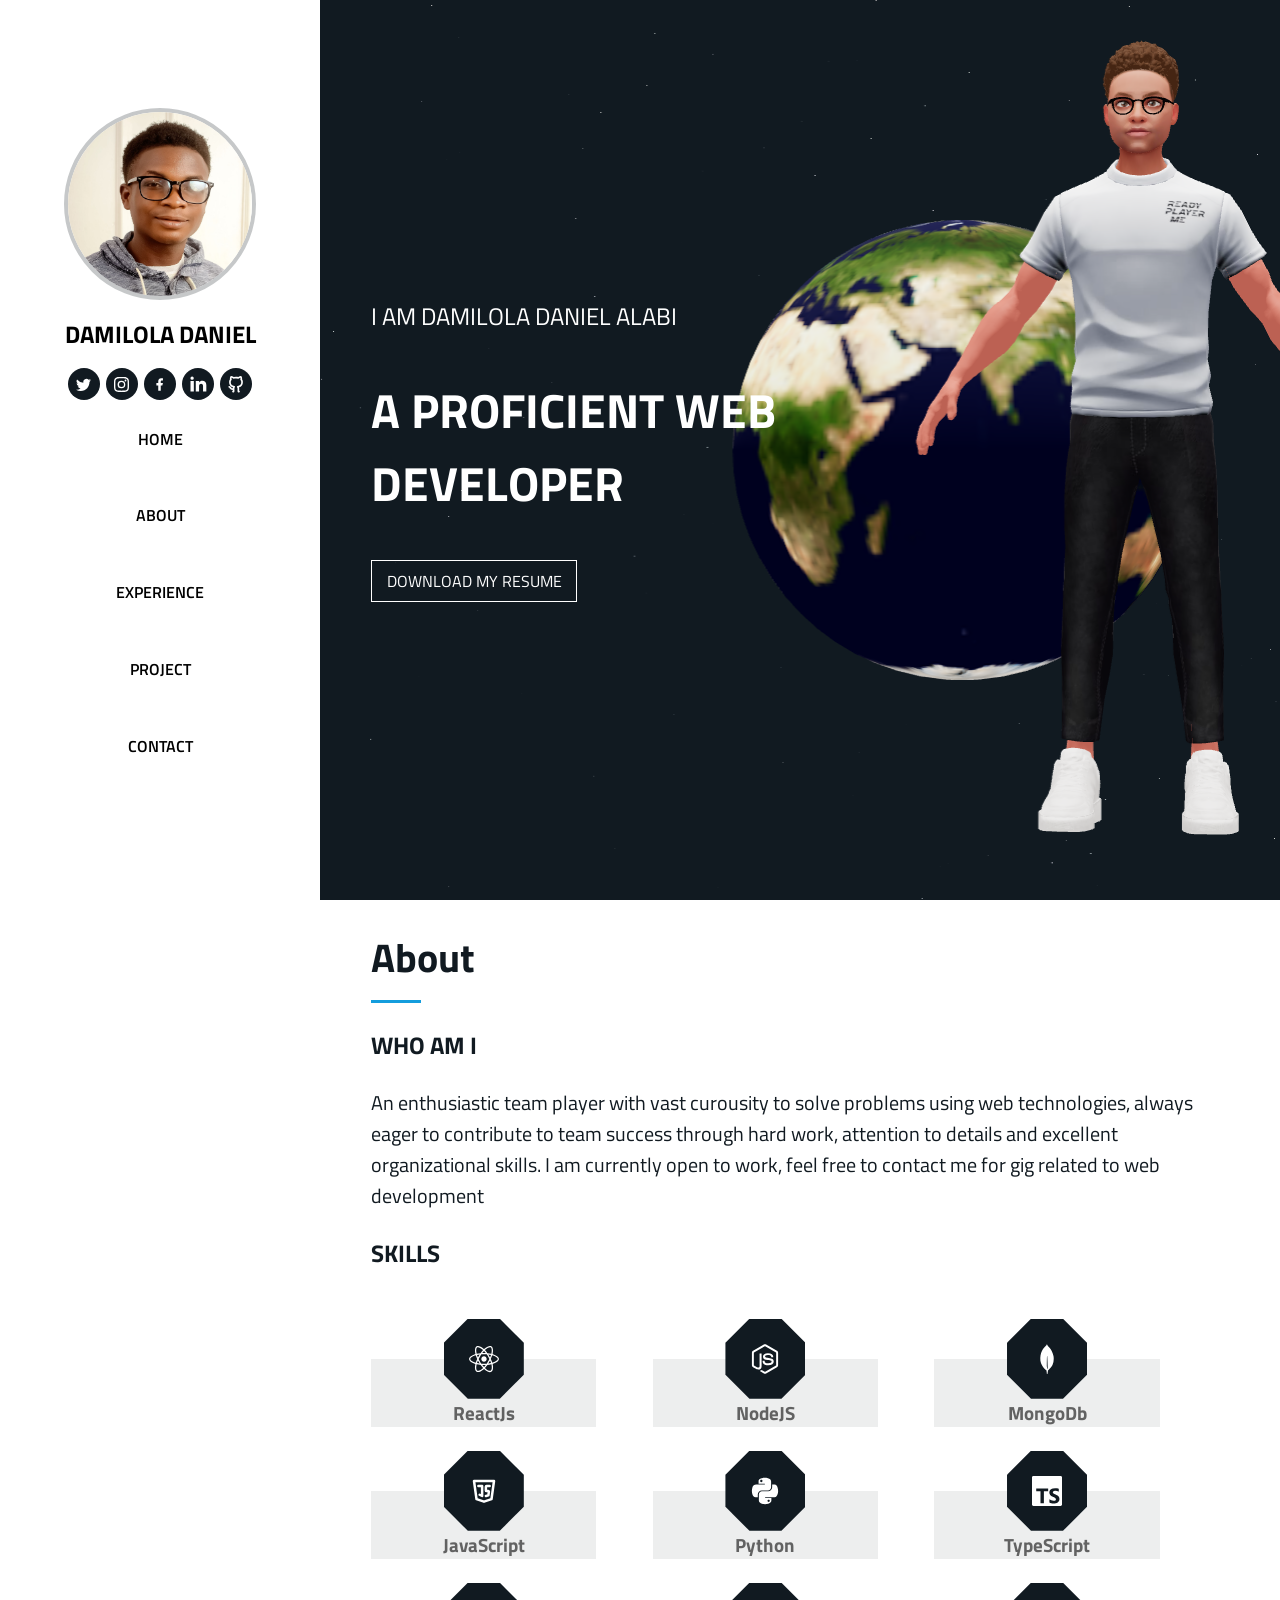
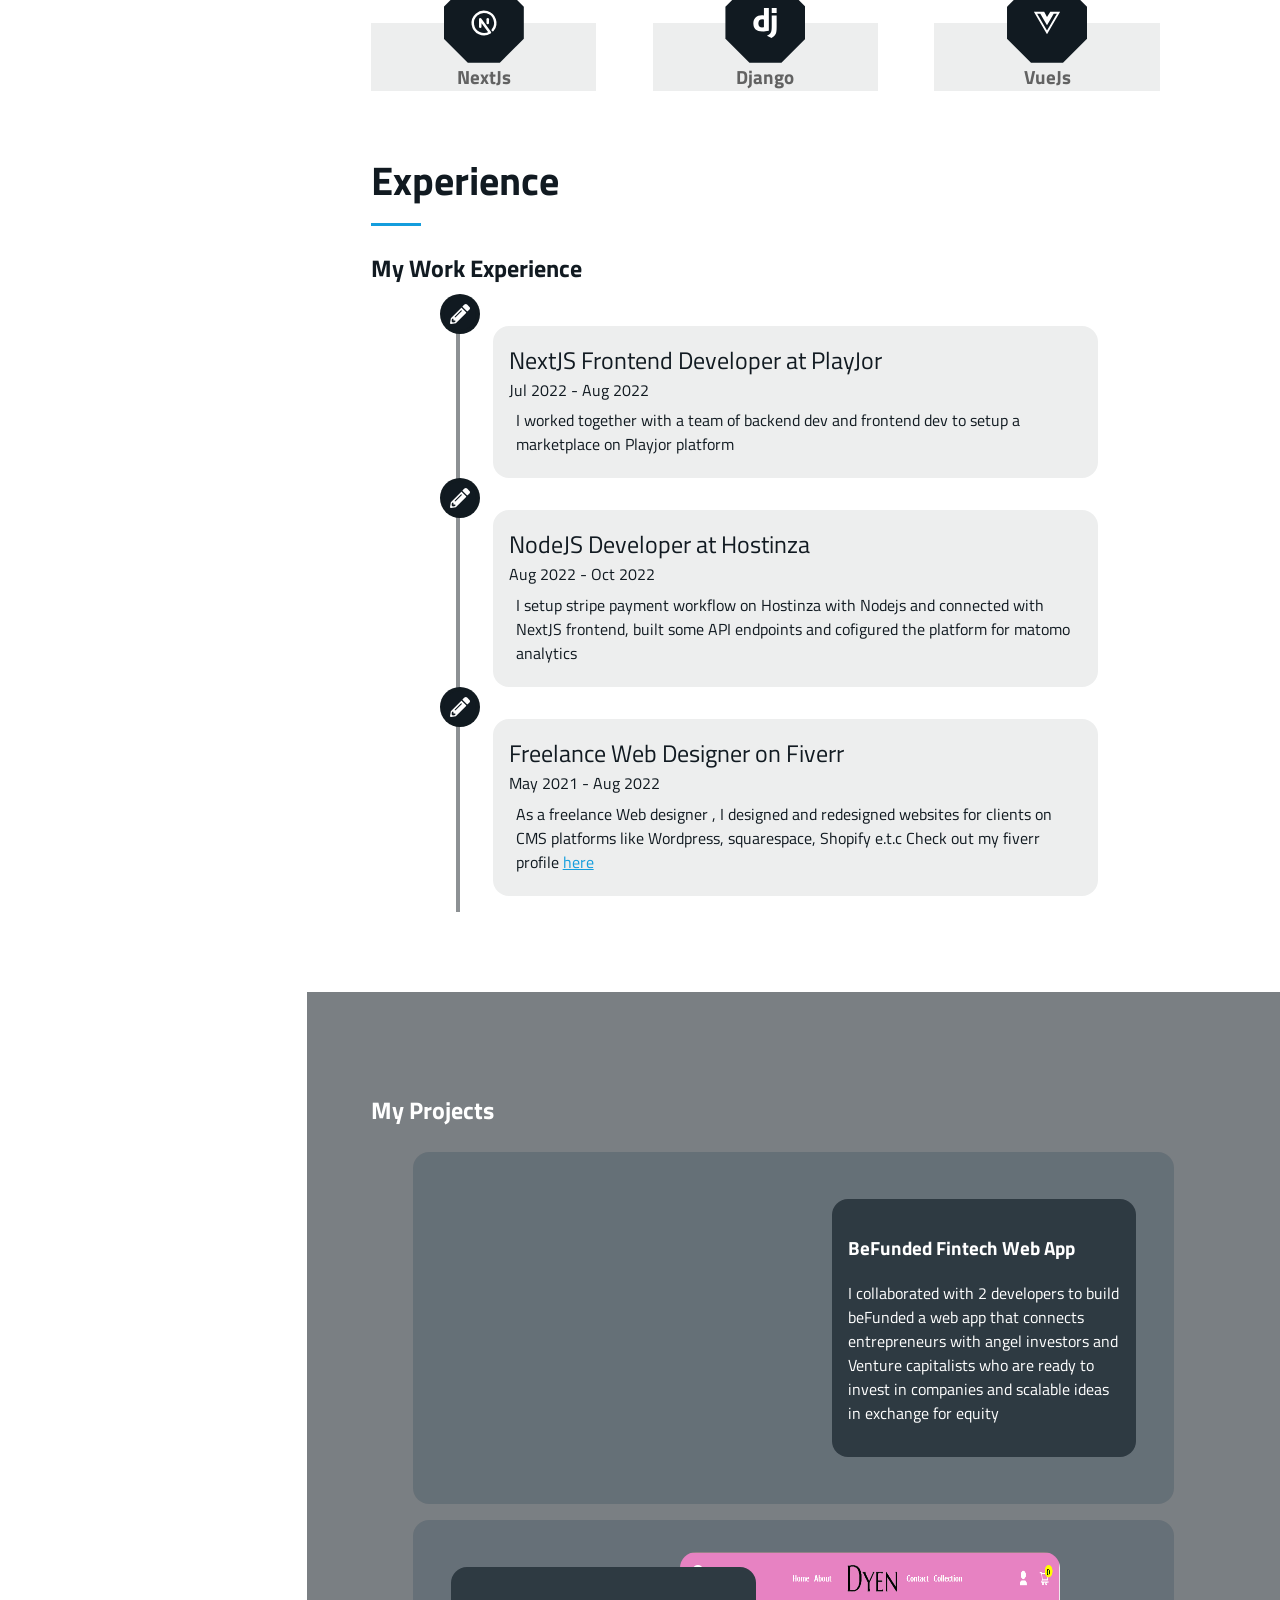
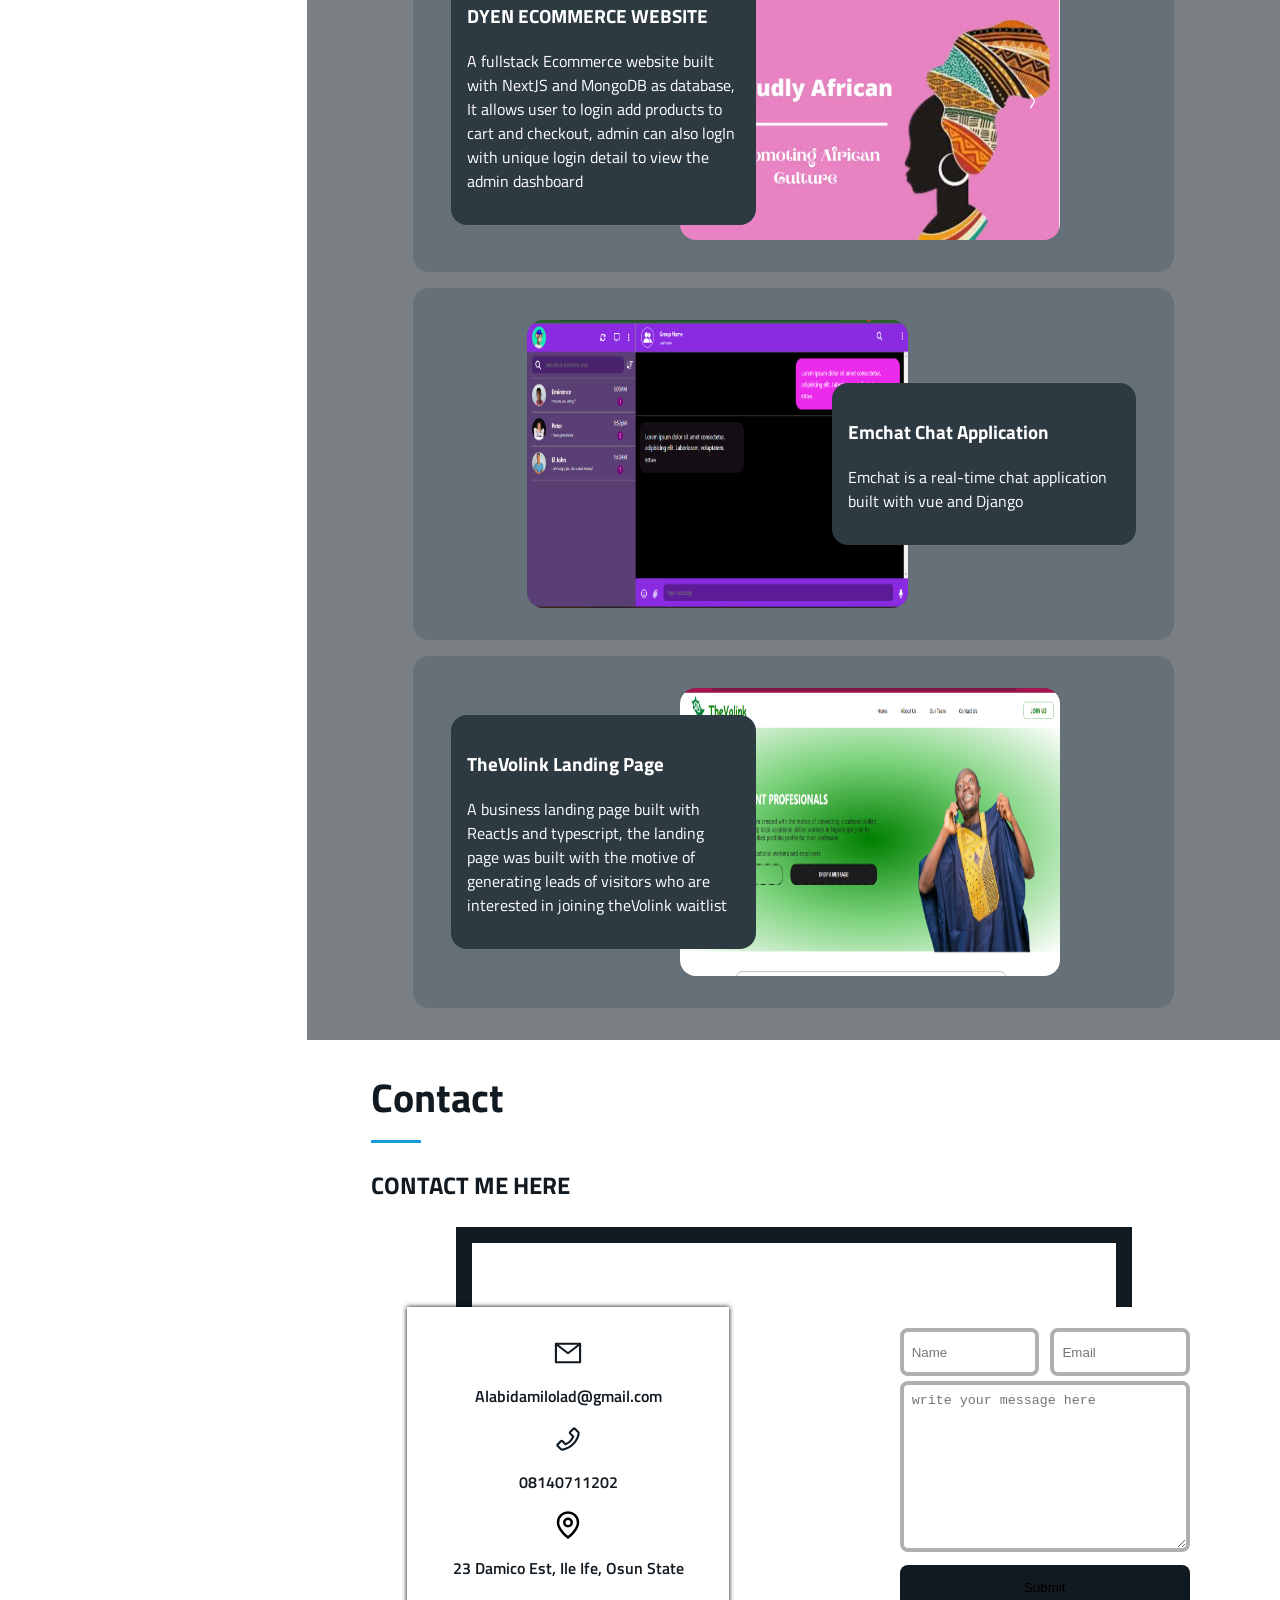
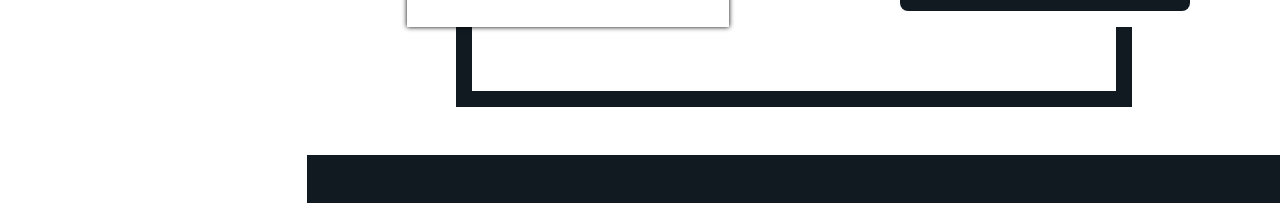
==== commit 297b5c20: "Deploying to gh-pages from @ Emilance/Danport@b5d05a9e5d5768a4f1166412c0be70c224ac6218 🚀" ====
--- a/index.html
+++ b/index.html
@@ -1 +1 @@
-<!DOCTYPE html><html><head><meta charSet="utf-8"/><meta name="viewport" content="width=device-width"/><title>Daniel Portfolio</title><meta name="description" content="A Portfolio website built with NextJs"/><link rel="icon" href="/danport.png"/><meta property="og:title" content="Daniel Portfolio"/><meta property="og:description" content="A Portfolio website built with NextJs"/><meta property="og:url" content="https://danport.vercel.app/"/><meta property="og:image6" href="/danport.png"/><meta name="next-head-count" content="9"/><link rel="preload" href="/_next/static/css/3511b2b1bbf4a839.css" as="style"/><link rel="stylesheet" href="/_next/static/css/3511b2b1bbf4a839.css" data-n-g=""/><link rel="preload" href="/_next/static/css/474e01203744fa97.css" as="style"/><link rel="stylesheet" href="/_next/static/css/474e01203744fa97.css" data-n-p=""/><noscript data-n-css=""></noscript><script defer="" nomodule="" src="/_next/static/chunks/polyfills-c67a75d1b6f99dc8.js"></script><script src="/_next/static/chunks/webpack-59c5c889f52620d6.js" defer=""></script><script src="/_next/static/chunks/framework-7751730b10fa0f74.js" defer=""></script><script src="/_next/static/chunks/main-4f9c337d2f05904d.js" defer=""></script><script src="/_next/static/chunks/pages/_app-44eef5cac14573bd.js" defer=""></script><script src="/_next/static/chunks/fb7d5399-acf3e50bc7651350.js" defer=""></script><script src="/_next/static/chunks/d0c16330-69f0bb8c06b3a59b.js" defer=""></script><script src="/_next/static/chunks/d0447323-3c26b6f7bb795ba0.js" defer=""></script><script src="/_next/static/chunks/78e521c3-8d4b00c9db9d55ec.js" defer=""></script><script src="/_next/static/chunks/6728d85a-6b2ef905176c37a2.js" defer=""></script><script src="/_next/static/chunks/1bfc9850-a9be805fcc096c14.js" defer=""></script><script src="/_next/static/chunks/0c428ae2-d0617a40f8512af3.js" defer=""></script><script src="/_next/static/chunks/d7eeaac4-790c06580ed4b080.js" defer=""></script><script src="/_next/static/chunks/629-81a1ad62d9fe4ff8.js" defer=""></script><script src="/_next/static/chunks/pages/index-18e5c6cd97696e43.js" defer=""></script><script src="/_next/static/pq6v_yroOOyICgXCzaswK/_buildManifest.js" defer=""></script><script src="/_next/static/pq6v_yroOOyICgXCzaswK/_ssgManifest.js" defer=""></script></head><body><div id="__next"><div class="Home_container__bCOhY"><div class="SideNav_container__JWsK_"><div class="SideNav_top__E54CH"><div class="SideNav_imageContainer__lCew6"><span style="box-sizing:border-box;display:block;overflow:hidden;width:initial;height:initial;background:none;opacity:1;border:0;margin:0;padding:0;position:absolute;top:0;left:0;bottom:0;right:0"><img alt="Alabi Damilola Daniel" src="[data-uri]" decoding="async" data-nimg="fill" class="SideNav_img__vPqh7" style="position:absolute;top:0;left:0;bottom:0;right:0;box-sizing:border-box;padding:0;border:none;margin:auto;display:block;width:0;height:0;min-width:100%;max-width:100%;min-height:100%;max-height:100%"/><noscript><img alt="Alabi Damilola Daniel" sizes="100vw" srcSet="dp-min.jpg?imwidth=640 640w, dp-min.jpg?imwidth=750 750w, dp-min.jpg?imwidth=828 828w, dp-min.jpg?imwidth=1080 1080w, dp-min.jpg?imwidth=1200 1200w, dp-min.jpg?imwidth=1920 1920w, dp-min.jpg?imwidth=2048 2048w, dp-min.jpg?imwidth=3840 3840w" src="dp-min.jpg?imwidth=3840" decoding="async" data-nimg="fill" style="position:absolute;top:0;left:0;bottom:0;right:0;box-sizing:border-box;padding:0;border:none;margin:auto;display:block;width:0;height:0;min-width:100%;max-width:100%;min-height:100%;max-height:100%" class="SideNav_img__vPqh7" loading="lazy"/></noscript></span></div></div><div class="SideNav_bottom__fphU9"><div class="SideNav_nameContainer__BNOfx"><h1>DAMILOLA DANIEL</h1><div class="SideNav_socialIcon__8B7sz"><a target="_blank" rel="noopener noreferrer" href="https://twitter.com/EminenceX3" class="SideNav_IconCon__AkQLp"><svg stroke="currentColor" fill="currentColor" stroke-width="0" viewBox="0 0 16 16" height="15" width="15" xmlns="http://www.w3.org/2000/svg"><path d="M5.026 15c6.038 0 9.341-5.003 9.341-9.334 0-.14 0-.282-.006-.422A6.685 6.685 0 0 0 16 3.542a6.658 6.658 0 0 1-1.889.518 3.301 3.301 0 0 0 1.447-1.817 6.533 6.533 0 0 1-2.087.793A3.286 3.286 0 0 0 7.875 6.03a9.325 9.325 0 0 1-6.767-3.429 3.289 3.289 0 0 0 1.018 4.382A3.323 3.323 0 0 1 .64 6.575v.045a3.288 3.288 0 0 0 2.632 3.218 3.203 3.203 0 0 1-.865.115 3.23 3.23 0 0 1-.614-.057 3.283 3.283 0 0 0 3.067 2.277A6.588 6.588 0 0 1 .78 13.58a6.32 6.32 0 0 1-.78-.045A9.344 9.344 0 0 0 5.026 15z"></path></svg></a><a target="_blank" rel="noopener noreferrer" href="https://www.instagram.com/eminencedd/" class="SideNav_IconCon__AkQLp"><svg stroke="currentColor" fill="currentColor" stroke-width="0" viewBox="0 0 16 16" height="15" width="15" xmlns="http://www.w3.org/2000/svg"><path d="M8 0C5.829 0 5.556.01 4.703.048 3.85.088 3.269.222 2.76.42a3.917 3.917 0 0 0-1.417.923A3.927 3.927 0 0 0 .42 2.76C.222 3.268.087 3.85.048 4.7.01 5.555 0 5.827 0 8.001c0 2.172.01 2.444.048 3.297.04.852.174 1.433.372 1.942.205.526.478.972.923 1.417.444.445.89.719 1.416.923.51.198 1.09.333 1.942.372C5.555 15.99 5.827 16 8 16s2.444-.01 3.298-.048c.851-.04 1.434-.174 1.943-.372a3.916 3.916 0 0 0 1.416-.923c.445-.445.718-.891.923-1.417.197-.509.332-1.09.372-1.942C15.99 10.445 16 10.173 16 8s-.01-2.445-.048-3.299c-.04-.851-.175-1.433-.372-1.941a3.926 3.926 0 0 0-.923-1.417A3.911 3.911 0 0 0 13.24.42c-.51-.198-1.092-.333-1.943-.372C10.443.01 10.172 0 7.998 0h.003zm-.717 1.442h.718c2.136 0 2.389.007 3.232.046.78.035 1.204.166 1.486.275.373.145.64.319.92.599.28.28.453.546.598.92.11.281.24.705.275 1.485.039.843.047 1.096.047 3.231s-.008 2.389-.047 3.232c-.035.78-.166 1.203-.275 1.485a2.47 2.47 0 0 1-.599.919c-.28.28-.546.453-.92.598-.28.11-.704.24-1.485.276-.843.038-1.096.047-3.232.047s-2.39-.009-3.233-.047c-.78-.036-1.203-.166-1.485-.276a2.478 2.478 0 0 1-.92-.598 2.48 2.48 0 0 1-.6-.92c-.109-.281-.24-.705-.275-1.485-.038-.843-.046-1.096-.046-3.233 0-2.136.008-2.388.046-3.231.036-.78.166-1.204.276-1.486.145-.373.319-.64.599-.92.28-.28.546-.453.92-.598.282-.11.705-.24 1.485-.276.738-.034 1.024-.044 2.515-.045v.002zm4.988 1.328a.96.96 0 1 0 0 1.92.96.96 0 0 0 0-1.92zm-4.27 1.122a4.109 4.109 0 1 0 0 8.217 4.109 4.109 0 0 0 0-8.217zm0 1.441a2.667 2.667 0 1 1 0 5.334 2.667 2.667 0 0 1 0-5.334z"></path></svg></a><a target="_blank" rel="noopener noreferrer" href="https://web.facebook.com/damiloladaniel.alabi/" class="SideNav_IconCon__AkQLp"><svg stroke="currentColor" fill="currentColor" stroke-width="0" viewBox="0 0 24 24" height="15" width="15" xmlns="http://www.w3.org/2000/svg"><g><path fill="none" d="M0 0h24v24H0z"></path><path d="M14 13.5h2.5l1-4H14v-2c0-1.03 0-2 2-2h1.5V2.14c-.326-.043-1.557-.14-2.857-.14C11.928 2 10 3.657 10 6.7v2.8H7v4h3V22h4v-8.5z"></path></g></svg></a><a target="_blank" rel="noopener noreferrer" href="https://www.linkedin.com/in/damilola-daniel-alabi-120036218/" class="SideNav_IconCon__AkQLp"><svg stroke="currentColor" fill="currentColor" stroke-width="0" viewBox="0 0 24 24" height="20" width="20" xmlns="http://www.w3.org/2000/svg"><g><path fill="none" d="M0 0h24v24H0z"></path><path fill-rule="nonzero" d="M6.94 5a2 2 0 1 1-4-.002 2 2 0 0 1 4 .002zM7 8.48H3V21h4V8.48zm6.32 0H9.34V21h3.94v-6.57c0-3.66 4.77-4 4.77 0V21H22v-7.93c0-6.17-7.06-5.94-8.72-2.91l.04-1.68z"></path></g></svg></a><a target="_blank" rel="noopener noreferrer" href="https://github.com/emilance" class="SideNav_IconCon__AkQLp"><svg stroke="currentColor" fill="currentColor" stroke-width="0" viewBox="0 0 24 24" height="20" width="20" xmlns="http://www.w3.org/2000/svg"><g><path fill="none" d="M0 0h24v24H0z"></path><path fill-rule="nonzero" d="M5.883 18.653c-.3-.2-.558-.455-.86-.816a50.32 50.32 0 0 1-.466-.579c-.463-.575-.755-.84-1.057-.949a1 1 0 0 1 .676-1.883c.752.27 1.261.735 1.947 1.588-.094-.117.34.427.433.539.19.227.33.365.44.438.204.137.587.196 1.15.14.023-.382.094-.753.202-1.095C5.38 15.31 3.7 13.396 3.7 9.64c0-1.24.37-2.356 1.058-3.292-.218-.894-.185-1.975.302-3.192a1 1 0 0 1 .63-.582c.081-.024.127-.035.208-.047.803-.123 1.937.17 3.415 1.096A11.731 11.731 0 0 1 12 3.315c.912 0 1.818.104 2.684.308 1.477-.933 2.613-1.226 3.422-1.096.085.013.157.03.218.05a1 1 0 0 1 .616.58c.487 1.216.52 2.297.302 3.19.691.936 1.058 2.045 1.058 3.293 0 3.757-1.674 5.665-4.642 6.392.125.415.19.879.19 1.38a300.492 300.492 0 0 1-.012 2.716 1 1 0 0 1-.019 1.958c-1.139.228-1.983-.532-1.983-1.525l.002-.446.005-.705c.005-.708.007-1.338.007-1.998 0-.697-.183-1.152-.425-1.36-.661-.57-.326-1.655.54-1.752 2.967-.333 4.337-1.482 4.337-4.66 0-.955-.312-1.744-.913-2.404a1 1 0 0 1-.19-1.045c.166-.414.237-.957.096-1.614l-.01.003c-.491.139-1.11.44-1.858.949a1 1 0 0 1-.833.135A9.626 9.626 0 0 0 12 5.315c-.89 0-1.772.119-2.592.35a1 1 0 0 1-.83-.134c-.752-.507-1.374-.807-1.868-.947-.144.653-.073 1.194.092 1.607a1 1 0 0 1-.189 1.045C6.016 7.89 5.7 8.694 5.7 9.64c0 3.172 1.371 4.328 4.322 4.66.865.097 1.201 1.177.544 1.748-.192.168-.429.732-.429 1.364v3.15c0 .986-.835 1.725-1.96 1.528a1 1 0 0 1-.04-1.962v-.99c-.91.061-1.662-.088-2.254-.485z"></path></g></svg></a></div></div><div class="SideNav_NavCon__9F6bd"><a href="#home"> HOME </a><a href="#about"> ABOUT </a><a href="#experience">EXPERIENCE  </a><a href="#project"> PROJECT </a><a href="#contact"> CONTACT </a></div><div class="SideNav_space__3AQ_y"></div></div></div><div class="Home_pageContainer__wDxoE"><div class="burger"><button class="fancy-burger"><span class="rectangle rectangle--top rectangle--small"></span><span class="rectangle rectangle--middle"></span><span class="rectangle rectangle--bottom rectangle--small"></span></button></div><div id="home" class="Banner_container__iaM28"><div class="Banner_float__ajiIG"><span data-aos="fade-up"> I AM DAMILOLA DANIEL ALABI</span><h2 data-aos="fade-up">A PROFICIENT WEB DEVELOPER </h2><a target="_blank" rel="noopener noreferrer" href="/ADDresume.pdf" data-aos="fade-up">DOWNLOAD MY RESUME</a></div><div style="position:relative;width:100%;height:100vh;overflow:hidden;pointer-events:auto;background-color:#111a21"><div style="width:100%;height:100%"><canvas style="display:block"></canvas></div></div></div><div id="about" class="About_container__rRFE8"><h1 data-aos="fade-up">About</h1><h3 data-aos="fade-up"> WHO AM I</h3><p data-aos="fade-up">An enthusiastic team player  with vast curousity to solve problems using web technologies, always eager to contribute to team success through hard work, attention to details and excellent organizational skills. I am currently open to work, feel free to contact me for  gig related to web development </p><h3> SKILLS</h3><div class="About_skillcon__UPUSy"><div data-aos="fade-up" class="About_skillcard__iV7Xl"><div class="About_pentagon__nt4ND"><svg stroke="currentColor" fill="currentColor" stroke-width="0" viewBox="0 0 512 512" height="30" width="30" xmlns="http://www.w3.org/2000/svg"><path d="M418.2 177.2c-5.4-1.8-10.8-3.5-16.2-5.1.9-3.7 1.7-7.4 2.5-11.1 12.3-59.6 4.2-107.5-23.1-123.3-26.3-15.1-69.2.6-112.6 38.4-4.3 3.7-8.5 7.6-12.5 11.5-2.7-2.6-5.5-5.2-8.3-7.7-45.5-40.4-91.1-57.4-118.4-41.5-26.2 15.2-34 60.3-23 116.7 1.1 5.6 2.3 11.1 3.7 16.7-6.4 1.8-12.7 3.8-18.6 5.9C38.3 196.2 0 225.4 0 255.6c0 31.2 40.8 62.5 96.3 81.5 4.5 1.5 9 3 13.6 4.3-1.5 6-2.8 11.9-4 18-10.5 55.5-2.3 99.5 23.9 114.6 27 15.6 72.4-.4 116.6-39.1 3.5-3.1 7-6.3 10.5-9.7 4.4 4.3 9 8.4 13.6 12.4 42.8 36.8 85.1 51.7 111.2 36.6 27-15.6 35.8-62.9 24.4-120.5-.9-4.4-1.9-8.9-3-13.5 3.2-.9 6.3-1.9 9.4-2.9 57.7-19.1 99.5-50 99.5-81.7 0-30.3-39.4-59.7-93.8-78.4zM282.9 92.3c37.2-32.4 71.9-45.1 87.7-36 16.9 9.7 23.4 48.9 12.8 100.4-.7 3.4-1.4 6.7-2.3 10-22.2-5-44.7-8.6-67.3-10.6-13-18.6-27.2-36.4-42.6-53.1 3.9-3.7 7.7-7.2 11.7-10.7zM167.2 307.5c5.1 8.7 10.3 17.4 15.8 25.9-15.6-1.7-31.1-4.2-46.4-7.5 4.4-14.4 9.9-29.3 16.3-44.5 4.6 8.8 9.3 17.5 14.3 26.1zm-30.3-120.3c14.4-3.2 29.7-5.8 45.6-7.8-5.3 8.3-10.5 16.8-15.4 25.4-4.9 8.5-9.7 17.2-14.2 26-6.3-14.9-11.6-29.5-16-43.6zm27.4 68.9c6.6-13.8 13.8-27.3 21.4-40.6s15.8-26.2 24.4-38.9c15-1.1 30.3-1.7 45.9-1.7s31 .6 45.9 1.7c8.5 12.6 16.6 25.5 24.3 38.7s14.9 26.7 21.7 40.4c-6.7 13.8-13.9 27.4-21.6 40.8-7.6 13.3-15.7 26.2-24.2 39-14.9 1.1-30.4 1.6-46.1 1.6s-30.9-.5-45.6-1.4c-8.7-12.7-16.9-25.7-24.6-39s-14.8-26.8-21.5-40.6zm180.6 51.2c5.1-8.8 9.9-17.7 14.6-26.7 6.4 14.5 12 29.2 16.9 44.3-15.5 3.5-31.2 6.2-47 8 5.4-8.4 10.5-17 15.5-25.6zm14.4-76.5c-4.7-8.8-9.5-17.6-14.5-26.2-4.9-8.5-10-16.9-15.3-25.2 16.1 2 31.5 4.7 45.9 8-4.6 14.8-10 29.2-16.1 43.4zM256.2 118.3c10.5 11.4 20.4 23.4 29.6 35.8-19.8-.9-39.7-.9-59.5 0 9.8-12.9 19.9-24.9 29.9-35.8zM140.2 57c16.8-9.8 54.1 4.2 93.4 39 2.5 2.2 5 4.6 7.6 7-15.5 16.7-29.8 34.5-42.9 53.1-22.6 2-45 5.5-67.2 10.4-1.3-5.1-2.4-10.3-3.5-15.5-9.4-48.4-3.2-84.9 12.6-94zm-24.5 263.6c-4.2-1.2-8.3-2.5-12.4-3.9-21.3-6.7-45.5-17.3-63-31.2-10.1-7-16.9-17.8-18.8-29.9 0-18.3 31.6-41.7 77.2-57.6 5.7-2 11.5-3.8 17.3-5.5 6.8 21.7 15 43 24.5 63.6-9.6 20.9-17.9 42.5-24.8 64.5zm116.6 98c-16.5 15.1-35.6 27.1-56.4 35.3-11.1 5.3-23.9 5.8-35.3 1.3-15.9-9.2-22.5-44.5-13.5-92 1.1-5.6 2.3-11.2 3.7-16.7 22.4 4.8 45 8.1 67.9 9.8 13.2 18.7 27.7 36.6 43.2 53.4-3.2 3.1-6.4 6.1-9.6 8.9zm24.5-24.3c-10.2-11-20.4-23.2-30.3-36.3 9.6.4 19.5.6 29.5.6 10.3 0 20.4-.2 30.4-.7-9.2 12.7-19.1 24.8-29.6 36.4zm130.7 30c-.9 12.2-6.9 23.6-16.5 31.3-15.9 9.2-49.8-2.8-86.4-34.2-4.2-3.6-8.4-7.5-12.7-11.5 15.3-16.9 29.4-34.8 42.2-53.6 22.9-1.9 45.7-5.4 68.2-10.5 1 4.1 1.9 8.2 2.7 12.2 4.9 21.6 5.7 44.1 2.5 66.3zm18.2-107.5c-2.8.9-5.6 1.8-8.5 2.6-7-21.8-15.6-43.1-25.5-63.8 9.6-20.4 17.7-41.4 24.5-62.9 5.2 1.5 10.2 3.1 15 4.7 46.6 16 79.3 39.8 79.3 58 0 19.6-34.9 44.9-84.8 61.4zm-149.7-15c25.3 0 45.8-20.5 45.8-45.8s-20.5-45.8-45.8-45.8c-25.3 0-45.8 20.5-45.8 45.8s20.5 45.8 45.8 45.8z"></path></svg></div><h3>ReactJs</h3></div><div data-aos="fade-up" class="About_skillcard__iV7Xl"><div class="About_pentagon__nt4ND"><svg stroke="currentColor" fill="currentColor" stroke-width="0" viewBox="0 0 448 512" height="30" width="30" xmlns="http://www.w3.org/2000/svg"><path d="M224 508c-6.7 0-13.5-1.8-19.4-5.2l-61.7-36.5c-9.2-5.2-4.7-7-1.7-8 12.3-4.3 14.8-5.2 27.9-12.7 1.4-.8 3.2-.5 4.6.4l47.4 28.1c1.7 1 4.1 1 5.7 0l184.7-106.6c1.7-1 2.8-3 2.8-5V149.3c0-2.1-1.1-4-2.9-5.1L226.8 37.7c-1.7-1-4-1-5.7 0L36.6 144.3c-1.8 1-2.9 3-2.9 5.1v213.1c0 2 1.1 4 2.9 4.9l50.6 29.2c27.5 13.7 44.3-2.4 44.3-18.7V167.5c0-3 2.4-5.3 5.4-5.3h23.4c2.9 0 5.4 2.3 5.4 5.3V378c0 36.6-20 57.6-54.7 57.6-10.7 0-19.1 0-42.5-11.6l-48.4-27.9C8.1 389.2.7 376.3.7 362.4V149.3c0-13.8 7.4-26.8 19.4-33.7L204.6 9c11.7-6.6 27.2-6.6 38.8 0l184.7 106.7c12 6.9 19.4 19.8 19.4 33.7v213.1c0 13.8-7.4 26.7-19.4 33.7L243.4 502.8c-5.9 3.4-12.6 5.2-19.4 5.2zm149.1-210.1c0-39.9-27-50.5-83.7-58-57.4-7.6-63.2-11.5-63.2-24.9 0-11.1 4.9-25.9 47.4-25.9 37.9 0 51.9 8.2 57.7 33.8.5 2.4 2.7 4.2 5.2 4.2h24c1.5 0 2.9-.6 3.9-1.7s1.5-2.6 1.4-4.1c-3.7-44.1-33-64.6-92.2-64.6-52.7 0-84.1 22.2-84.1 59.5 0 40.4 31.3 51.6 81.8 56.6 60.5 5.9 65.2 14.8 65.2 26.7 0 20.6-16.6 29.4-55.5 29.4-48.9 0-59.6-12.3-63.2-36.6-.4-2.6-2.6-4.5-5.3-4.5h-23.9c-3 0-5.3 2.4-5.3 5.3 0 31.1 16.9 68.2 97.8 68.2 58.4-.1 92-23.2 92-63.4z"></path></svg></div><h3>NodeJS</h3></div><div data-aos="fade-up" class="About_skillcard__iV7Xl"><div class="About_pentagon__nt4ND"><svg stroke="currentColor" fill="currentColor" stroke-width="0" role="img" viewBox="0 0 24 24" height="30" width="30" xmlns="http://www.w3.org/2000/svg"><title></title><path d="M17.193 9.555c-1.264-5.58-4.252-7.414-4.573-8.115-.28-.394-.53-.954-.735-1.44-.036.495-.055.685-.523 1.184-.723.566-4.438 3.682-4.74 10.02-.282 5.912 4.27 9.435 4.888 9.884l.07.05A73.49 73.49 0 0111.91 24h.481c.114-1.032.284-2.056.51-3.07.417-.296.604-.463.85-.693a11.342 11.342 0 003.639-8.464c.01-.814-.103-1.662-.197-2.218zm-5.336 8.195s0-8.291.275-8.29c.213 0 .49 10.695.49 10.695-.381-.045-.765-1.76-.765-2.405z"></path></svg></div><h3>MongoDb</h3></div><div data-aos="fade-up" class="About_skillcard__iV7Xl"><div class="About_pentagon__nt4ND"><svg stroke="currentColor" fill="none" stroke-width="2" viewBox="0 0 24 24" stroke-linecap="round" stroke-linejoin="round" height="30" width="30" xmlns="http://www.w3.org/2000/svg"><desc></desc><path stroke="none" d="M0 0h24v24H0z" fill="none"></path><path d="M20 4l-2 14.5l-6 2l-6 -2l-2 -14.5z"></path><path d="M7.5 8h3v8l-2 -1"></path><path d="M16.5 8h-2.5a0.5 .5 0 0 0 -.5 .5v3a0.5 .5 0 0 0 .5 .5h1.423a0.5 .5 0 0 1 .495 .57l-.418 2.93l-2 .5"></path></svg></div><h3>JavaScript</h3></div><div data-aos="fade-up" class="About_skillcard__iV7Xl"><div class="About_pentagon__nt4ND"><svg stroke="currentColor" fill="currentColor" stroke-width="0" viewBox="0 0 448 512" height="30" width="30" xmlns="http://www.w3.org/2000/svg"><path d="M439.8 200.5c-7.7-30.9-22.3-54.2-53.4-54.2h-40.1v47.4c0 36.8-31.2 67.8-66.8 67.8H172.7c-29.2 0-53.4 25-53.4 54.3v101.8c0 29 25.2 46 53.4 54.3 33.8 9.9 66.3 11.7 106.8 0 26.9-7.8 53.4-23.5 53.4-54.3v-40.7H226.2v-13.6h160.2c31.1 0 42.6-21.7 53.4-54.2 11.2-33.5 10.7-65.7 0-108.6zM286.2 404c11.1 0 20.1 9.1 20.1 20.3 0 11.3-9 20.4-20.1 20.4-11 0-20.1-9.2-20.1-20.4.1-11.3 9.1-20.3 20.1-20.3zM167.8 248.1h106.8c29.7 0 53.4-24.5 53.4-54.3V91.9c0-29-24.4-50.7-53.4-55.6-35.8-5.9-74.7-5.6-106.8.1-45.2 8-53.4 24.7-53.4 55.6v40.7h106.9v13.6h-147c-31.1 0-58.3 18.7-66.8 54.2-9.8 40.7-10.2 66.1 0 108.6 7.6 31.6 25.7 54.2 56.8 54.2H101v-48.8c0-35.3 30.5-66.4 66.8-66.4zm-6.7-142.6c-11.1 0-20.1-9.1-20.1-20.3.1-11.3 9-20.4 20.1-20.4 11 0 20.1 9.2 20.1 20.4s-9 20.3-20.1 20.3z"></path></svg></div><h3>Python</h3></div><div data-aos="fade-up" class="About_skillcard__iV7Xl"><div class="About_pentagon__nt4ND"><svg stroke="currentColor" fill="currentColor" stroke-width="0" role="img" viewBox="0 0 24 24" height="30" width="30" xmlns="http://www.w3.org/2000/svg"><title></title><path d="M1.125 0C.502 0 0 .502 0 1.125v21.75C0 23.498.502 24 1.125 24h21.75c.623 0 1.125-.502 1.125-1.125V1.125C24 .502 23.498 0 22.875 0zm17.363 9.75c.612 0 1.154.037 1.627.111a6.38 6.38 0 0 1 1.306.34v2.458a3.95 3.95 0 0 0-.643-.361 5.093 5.093 0 0 0-.717-.26 5.453 5.453 0 0 0-1.426-.2c-.3 0-.573.028-.819.086a2.1 2.1 0 0 0-.623.242c-.17.104-.3.229-.393.374a.888.888 0 0 0-.14.49c0 .196.053.373.156.529.104.156.252.304.443.444s.423.276.696.41c.273.135.582.274.926.416.47.197.892.407 1.266.628.374.222.695.473.963.753.268.279.472.598.614.957.142.359.214.776.214 1.253 0 .657-.125 1.21-.373 1.656a3.033 3.033 0 0 1-1.012 1.085 4.38 4.38 0 0 1-1.487.596c-.566.12-1.163.18-1.79.18a9.916 9.916 0 0 1-1.84-.164 5.544 5.544 0 0 1-1.512-.493v-2.63a5.033 5.033 0 0 0 3.237 1.2c.333 0 .624-.03.872-.09.249-.06.456-.144.623-.25.166-.108.29-.234.373-.38a1.023 1.023 0 0 0-.074-1.089 2.12 2.12 0 0 0-.537-.5 5.597 5.597 0 0 0-.807-.444 27.72 27.72 0 0 0-1.007-.436c-.918-.383-1.602-.852-2.053-1.405-.45-.553-.676-1.222-.676-2.005 0-.614.123-1.141.369-1.582.246-.441.58-.804 1.004-1.089a4.494 4.494 0 0 1 1.47-.629 7.536 7.536 0 0 1 1.77-.201zm-15.113.188h9.563v2.166H9.506v9.646H6.789v-9.646H3.375z"></path></svg></div><h3>TypeScript</h3></div><div data-aos="fade-up" class="About_skillcard__iV7Xl"><div class="About_pentagon__nt4ND"><svg stroke="currentColor" fill="none" stroke-width="2" viewBox="0 0 24 24" stroke-linecap="round" stroke-linejoin="round" height="30" width="30" xmlns="http://www.w3.org/2000/svg"><desc></desc><path stroke="none" d="M0 0h24v24H0z" fill="none"></path><path d="M9 15v-6l7.745 10.65a9 9 0 1 1 2.255 -1.993"></path><path d="M15 12v-3"></path></svg></div><h3>NextJs</h3></div><div data-aos="fade-up" class="About_skillcard__iV7Xl"><div class="About_pentagon__nt4ND"><svg stroke="currentColor" fill="currentColor" stroke-width="0" role="img" viewBox="0 0 24 24" height="30" width="30" xmlns="http://www.w3.org/2000/svg"><title></title><path d="M11.146 0h3.924v18.166c-2.013.382-3.491.535-5.096.535-4.791 0-7.288-2.166-7.288-6.32 0-4.002 2.65-6.6 6.753-6.6.637 0 1.121.05 1.707.203zm0 9.143a3.894 3.894 0 00-1.325-.204c-1.988 0-3.134 1.223-3.134 3.365 0 2.09 1.096 3.236 3.109 3.236.433 0 .79-.025 1.35-.102V9.142zM21.314 6.06v9.098c0 3.134-.229 4.638-.917 5.937-.637 1.249-1.478 2.039-3.211 2.905l-3.644-1.733c1.733-.815 2.574-1.53 3.109-2.625.561-1.121.739-2.421.739-5.835V6.059h3.924zM17.39.021h3.924v4.026H17.39z"></path></svg></div><h3>Django</h3></div><div data-aos="fade-up" class="About_skillcard__iV7Xl"><div class="About_pentagon__nt4ND"><svg stroke="currentColor" fill="currentColor" stroke-width="0" viewBox="0 0 448 512" height="30" width="30" xmlns="http://www.w3.org/2000/svg"><path d="M356.9 64.3H280l-56 88.6-48-88.6H0L224 448 448 64.3h-91.1zm-301.2 32h53.8L224 294.5 338.4 96.3h53.8L224 384.5 55.7 96.3z"></path></svg></div><h3>VueJs</h3></div></div></div><div id="experience" class="Experience_container__HZWxt"><h1 data-aos="fade-up">Experience</h1><h3 data-aos="fade-up"> My Work Experience</h3><div class="Experience_exContainer__oiMZv"><div class="Experience_treeIcon__rGLyY"><svg stroke="currentColor" fill="currentColor" stroke-width="0" viewBox="0 0 512 512" height="20" width="20" xmlns="http://www.w3.org/2000/svg"><path d="M497.9 142.1l-46.1 46.1c-4.7 4.7-12.3 4.7-17 0l-111-111c-4.7-4.7-4.7-12.3 0-17l46.1-46.1c18.7-18.7 49.1-18.7 67.9 0l60.1 60.1c18.8 18.7 18.8 49.1 0 67.9zM284.2 99.8L21.6 362.4.4 483.9c-2.9 16.4 11.4 30.6 27.8 27.8l121.5-21.3 262.6-262.6c4.7-4.7 4.7-12.3 0-17l-111-111c-4.8-4.7-12.4-4.7-17.1 0zM124.1 339.9c-5.5-5.5-5.5-14.3 0-19.8l154-154c5.5-5.5 14.3-5.5 19.8 0s5.5 14.3 0 19.8l-154 154c-5.5 5.5-14.3 5.5-19.8 0zM88 424h48v36.3l-64.5 11.3-31.1-31.1L51.7 376H88v48z"></path></svg></div><div data-aos="fade-left" class="Experience_experience__HMDot"><h2>NextJS Frontend Developer at PlayJor</h2><span>Jul 2022 - Aug 2022</span><p> <!-- -->I worked together with a team of backend dev and frontend dev to setup a marketplace on Playjor platform</p></div></div><div class="Experience_exContainer__oiMZv"><div class="Experience_treeIcon__rGLyY"><svg stroke="currentColor" fill="currentColor" stroke-width="0" viewBox="0 0 512 512" height="20" width="20" xmlns="http://www.w3.org/2000/svg"><path d="M497.9 142.1l-46.1 46.1c-4.7 4.7-12.3 4.7-17 0l-111-111c-4.7-4.7-4.7-12.3 0-17l46.1-46.1c18.7-18.7 49.1-18.7 67.9 0l60.1 60.1c18.8 18.7 18.8 49.1 0 67.9zM284.2 99.8L21.6 362.4.4 483.9c-2.9 16.4 11.4 30.6 27.8 27.8l121.5-21.3 262.6-262.6c4.7-4.7 4.7-12.3 0-17l-111-111c-4.8-4.7-12.4-4.7-17.1 0zM124.1 339.9c-5.5-5.5-5.5-14.3 0-19.8l154-154c5.5-5.5 14.3-5.5 19.8 0s5.5 14.3 0 19.8l-154 154c-5.5 5.5-14.3 5.5-19.8 0zM88 424h48v36.3l-64.5 11.3-31.1-31.1L51.7 376H88v48z"></path></svg></div><div data-aos="fade-left" class="Experience_experience__HMDot"><h2>NodeJS Developer at Hostinza</h2><span>Aug 2022 - Oct 2022</span><p> <!-- -->I setup stripe payment workflow on Hostinza with Nodejs and connected with NextJS frontend, built some API endpoints and cofigured the platform for matomo analytics</p></div></div><div class="Experience_exContainer__oiMZv"><div class="Experience_treeIcon__rGLyY"><svg stroke="currentColor" fill="currentColor" stroke-width="0" viewBox="0 0 512 512" height="20" width="20" xmlns="http://www.w3.org/2000/svg"><path d="M497.9 142.1l-46.1 46.1c-4.7 4.7-12.3 4.7-17 0l-111-111c-4.7-4.7-4.7-12.3 0-17l46.1-46.1c18.7-18.7 49.1-18.7 67.9 0l60.1 60.1c18.8 18.7 18.8 49.1 0 67.9zM284.2 99.8L21.6 362.4.4 483.9c-2.9 16.4 11.4 30.6 27.8 27.8l121.5-21.3 262.6-262.6c4.7-4.7 4.7-12.3 0-17l-111-111c-4.8-4.7-12.4-4.7-17.1 0zM124.1 339.9c-5.5-5.5-5.5-14.3 0-19.8l154-154c5.5-5.5 14.3-5.5 19.8 0s5.5 14.3 0 19.8l-154 154c-5.5 5.5-14.3 5.5-19.8 0zM88 424h48v36.3l-64.5 11.3-31.1-31.1L51.7 376H88v48z"></path></svg></div><div data-aos="fade-left" class="Experience_experience__HMDot"><h2>Freelance Web Designer on Fiverr</h2><span>May 2021 - Aug 2022</span><p>As a freelance Web designer , I designed and redesigned websites for clients on CMS platforms like Wordpress, squarespace, Shopify e.t.c   Check out my fiverr profile  <a target="_blank" rel="noopener noreferrer" href="https://www.fiverr.com/emilance">here</a></p></div></div></div><div id="project" class="Project_container__SK9o3"><h1 data-aos="fade-up">Project</h1><h3 data-aos="fade-up"> My Projects</h3><div class="Project_projectCon__Fzxvo"><div class="Project_buttonCon__fTGDK"><a target="_blank" rel="noopener noreferrer" href="https://be-funded.vercel.app">LIVE PROJECT</a><a target="_blank" rel="noopener noreferrer" href="https://github.com/Emilance/BeFunded">GITHUB REPO</a></div><div data-aos="fade-right" class="Project_image__orJC9"><span style="box-sizing:border-box;display:block;overflow:hidden;width:initial;height:initial;background:none;opacity:1;border:0;margin:0;padding:0;position:absolute;top:0;left:0;bottom:0;right:0"><img alt="" src="[data-uri]" decoding="async" data-nimg="fill" class="Project_img__CyfXm" style="position:absolute;top:0;left:0;bottom:0;right:0;box-sizing:border-box;padding:0;border:none;margin:auto;display:block;width:0;height:0;min-width:100%;max-width:100%;min-height:100%;max-height:100%"/><noscript><img alt="" sizes="100vw" srcSet="befunded.png?imwidth=640 640w, befunded.png?imwidth=750 750w, befunded.png?imwidth=828 828w, befunded.png?imwidth=1080 1080w, befunded.png?imwidth=1200 1200w, befunded.png?imwidth=1920 1920w, befunded.png?imwidth=2048 2048w, befunded.png?imwidth=3840 3840w" src="befunded.png?imwidth=3840" decoding="async" data-nimg="fill" style="position:absolute;top:0;left:0;bottom:0;right:0;box-sizing:border-box;padding:0;border:none;margin:auto;display:block;width:0;height:0;min-width:100%;max-width:100%;min-height:100%;max-height:100%" class="Project_img__CyfXm" loading="lazy"/></noscript></span></div><div data-aos="fade-left" class="Project_projectdetails__UgZQx"><h3>BeFunded Fintech  Web App</h3><p>I collaborated with 2 developers to build  beFunded a web app that connects entrepreneurs with angel investors and Venture capitalists who are ready to invest in companies and scalable ideas in exchange for equity</p></div></div><div class="Project_projectCon1__abErZ"><div class="Project_buttonCon__fTGDK"><a target="_blank" rel="noopener noreferrer" href="https://dyen.vercel.app">LIVE PROJECT</a><a target="_blank" rel="noopener noreferrer" href="https://github.com/Emilance/Dyenwebsite">GITHUB REPO</a></div><div data-aos="fade-right" class="Project_image__orJC9"><span style="box-sizing:border-box;display:block;overflow:hidden;width:initial;height:initial;background:none;opacity:1;border:0;margin:0;padding:0;position:absolute;top:0;left:0;bottom:0;right:0"><img alt="" src="[data-uri]" decoding="async" data-nimg="fill" class="Project_img__CyfXm" style="position:absolute;top:0;left:0;bottom:0;right:0;box-sizing:border-box;padding:0;border:none;margin:auto;display:block;width:0;height:0;min-width:100%;max-width:100%;min-height:100%;max-height:100%"/><noscript><img alt="" sizes="100vw" srcSet="dyen.png?imwidth=640 640w, dyen.png?imwidth=750 750w, dyen.png?imwidth=828 828w, dyen.png?imwidth=1080 1080w, dyen.png?imwidth=1200 1200w, dyen.png?imwidth=1920 1920w, dyen.png?imwidth=2048 2048w, dyen.png?imwidth=3840 3840w" src="dyen.png?imwidth=3840" decoding="async" data-nimg="fill" style="position:absolute;top:0;left:0;bottom:0;right:0;box-sizing:border-box;padding:0;border:none;margin:auto;display:block;width:0;height:0;min-width:100%;max-width:100%;min-height:100%;max-height:100%" class="Project_img__CyfXm" loading="lazy"/></noscript></span></div><div data-aos="fade-left" class="Project_projectdetails__UgZQx"><h3>DYEN ECOMMERCE WEBSITE</h3><p>A fullstack Ecommerce website built with NextJS and MongoDB as database, It allows user to login add products to cart and checkout, admin can also logIn with unique login detail to view the admin dashboard</p></div></div><div class="Project_projectCon__Fzxvo"><div class="Project_buttonCon__fTGDK"><a target="_blank" rel="noopener noreferrer" href="https://github.com/Emilance/Emchat-frontend">LIVE PROJECT</a><a target="_blank" rel="noopener noreferrer" href="https://github.com/Emilance/Emchat-frontend">GITHUB REPO</a></div><div data-aos="fade-right" class="Project_image__orJC9"><span style="box-sizing:border-box;display:block;overflow:hidden;width:initial;height:initial;background:none;opacity:1;border:0;margin:0;padding:0;position:absolute;top:0;left:0;bottom:0;right:0"><img alt="" src="[data-uri]" decoding="async" data-nimg="fill" class="Project_img__CyfXm" style="position:absolute;top:0;left:0;bottom:0;right:0;box-sizing:border-box;padding:0;border:none;margin:auto;display:block;width:0;height:0;min-width:100%;max-width:100%;min-height:100%;max-height:100%"/><noscript><img alt="" sizes="100vw" srcSet="vuepage.png?imwidth=640 640w, vuepage.png?imwidth=750 750w, vuepage.png?imwidth=828 828w, vuepage.png?imwidth=1080 1080w, vuepage.png?imwidth=1200 1200w, vuepage.png?imwidth=1920 1920w, vuepage.png?imwidth=2048 2048w, vuepage.png?imwidth=3840 3840w" src="vuepage.png?imwidth=3840" decoding="async" data-nimg="fill" style="position:absolute;top:0;left:0;bottom:0;right:0;box-sizing:border-box;padding:0;border:none;margin:auto;display:block;width:0;height:0;min-width:100%;max-width:100%;min-height:100%;max-height:100%" class="Project_img__CyfXm" loading="lazy"/></noscript></span></div><div data-aos="fade-left" class="Project_projectdetails__UgZQx"><h3>Emchat Chat Application</h3><p>Emchat is a real-time chat application built with vue and Django</p></div></div><div class="Project_projectCon1__abErZ"><div class="Project_buttonCon__fTGDK"><a target="_blank" rel="noopener noreferrer" href="https://theVolink.netlify.app">LIVE PROJECT</a><a target="_blank" rel="noopener noreferrer" href="https://github.com/Emilance/thevolink">GITHUB REPO</a></div><div data-aos="fade-right" class="Project_image__orJC9"><span style="box-sizing:border-box;display:block;overflow:hidden;width:initial;height:initial;background:none;opacity:1;border:0;margin:0;padding:0;position:absolute;top:0;left:0;bottom:0;right:0"><img alt="" src="[data-uri]" decoding="async" data-nimg="fill" class="Project_img__CyfXm" style="position:absolute;top:0;left:0;bottom:0;right:0;box-sizing:border-box;padding:0;border:none;margin:auto;display:block;width:0;height:0;min-width:100%;max-width:100%;min-height:100%;max-height:100%"/><noscript><img alt="" sizes="100vw" srcSet="TheVolink.PNG?imwidth=640 640w, TheVolink.PNG?imwidth=750 750w, TheVolink.PNG?imwidth=828 828w, TheVolink.PNG?imwidth=1080 1080w, TheVolink.PNG?imwidth=1200 1200w, TheVolink.PNG?imwidth=1920 1920w, TheVolink.PNG?imwidth=2048 2048w, TheVolink.PNG?imwidth=3840 3840w" src="TheVolink.PNG?imwidth=3840" decoding="async" data-nimg="fill" style="position:absolute;top:0;left:0;bottom:0;right:0;box-sizing:border-box;padding:0;border:none;margin:auto;display:block;width:0;height:0;min-width:100%;max-width:100%;min-height:100%;max-height:100%" class="Project_img__CyfXm" loading="lazy"/></noscript></span></div><div data-aos="fade-left" class="Project_projectdetails__UgZQx"><h3>TheVolink Landing Page</h3><p>A business landing page built with ReactJs and typescript, the landing page was built with the motive of generating leads of visitors who are interested in joining theVolink waitlist</p></div></div></div><div id="contact" class="Contact_container__u4Z1Q"><h1>Contact</h1><h3> CONTACT ME HERE</h3><div data-aos="zoom-in" class="Contact_contactCon__nidZS"><div data-aos="fade-right" class="Contact_info__npx94"><div class="Contact_sinfo__xD__2"><svg stroke="currentColor" fill="currentColor" stroke-width="0" viewBox="0 0 1024 1024" height="30" width="30" xmlns="http://www.w3.org/2000/svg"><path d="M928 160H96c-17.7 0-32 14.3-32 32v640c0 17.7 14.3 32 32 32h832c17.7 0 32-14.3 32-32V192c0-17.7-14.3-32-32-32zm-40 110.8V792H136V270.8l-27.6-21.5 39.3-50.5 42.8 33.3h643.1l42.8-33.3 39.3 50.5-27.7 21.5zM833.6 232L512 482 190.4 232l-42.8-33.3-39.3 50.5 27.6 21.5 341.6 265.6a55.99 55.99 0 0 0 68.7 0L888 270.8l27.6-21.5-39.3-50.5-42.7 33.2z"></path></svg><p>Alabidamilolad@gmail.com  </p></div><div class="Contact_sinfo__xD__2"><svg stroke="currentColor" fill="currentColor" stroke-width="0" viewBox="0 0 1024 1024" height="30" width="30" xmlns="http://www.w3.org/2000/svg"><path d="M877.1 238.7L770.6 132.3c-13-13-30.4-20.3-48.8-20.3s-35.8 7.2-48.8 20.3L558.3 246.8c-13 13-20.3 30.5-20.3 48.9 0 18.5 7.2 35.8 20.3 48.9l89.6 89.7a405.46 405.46 0 0 1-86.4 127.3c-36.7 36.9-79.6 66-127.2 86.6l-89.6-89.7c-13-13-30.4-20.3-48.8-20.3a68.2 68.2 0 0 0-48.8 20.3L132.3 673c-13 13-20.3 30.5-20.3 48.9 0 18.5 7.2 35.8 20.3 48.9l106.4 106.4c22.2 22.2 52.8 34.9 84.2 34.9 6.5 0 12.8-.5 19.2-1.6 132.4-21.8 263.8-92.3 369.9-198.3C818 606 888.4 474.6 910.4 342.1c6.3-37.6-6.3-76.3-33.3-103.4zm-37.6 91.5c-19.5 117.9-82.9 235.5-178.4 331s-213 158.9-330.9 178.4c-14.8 2.5-30-2.5-40.8-13.2L184.9 721.9 295.7 611l119.8 120 .9.9 21.6-8a481.29 481.29 0 0 0 285.7-285.8l8-21.6-120.8-120.7 110.8-110.9 104.5 104.5c10.8 10.8 15.8 26 13.3 40.8z"></path></svg><p>08140711202  </p></div><div class="Contact_sinfo__xD__2"><svg stroke="currentColor" fill="currentColor" stroke-width="0" viewBox="0 0 24 24" height="30" width="30" xmlns="http://www.w3.org/2000/svg"><path fill="none" stroke="#000" stroke-width="2" d="M12,22 C12,22 4,16 4,10 C4,5 8,2 12,2 C16,2 20,5 20,10 C20,16 12,22 12,22 Z M12,13 C13.657,13 15,11.657 15,10 C15,8.343 13.657,7 12,7 C10.343,7 9,8.343 9,10 C9,11.657 10.343,13 12,13 L12,13 Z"></path></svg><p>23 Damico Est, Ile Ife, Osun State</p></div></div><form data-aos="fade-left"><div class="Contact_topinput__DO611"><input id="name" name="name" type="text" placeholder="Name"/><input id="email" name="email" type="Email" placeholder="Email"/></div><textarea name="message" placeholder="write your message here"></textarea><input type="submit" value="Submit"/></form></div></div><div class="Footer_footer__Tl1eP"></div></div></div></div><script id="__NEXT_DATA__" type="application/json">{"props":{"pageProps":{}},"page":"/","query":{},"buildId":"pq6v_yroOOyICgXCzaswK","nextExport":true,"autoExport":true,"isFallback":false,"scriptLoader":[]}</script></body></html>+<!DOCTYPE html><html><head><meta charSet="utf-8"/><meta name="viewport" content="width=device-width"/><title>Daniel Portfolio</title><meta name="description" content="A Portfolio website built with NextJs"/><link rel="icon" href="/danport.png"/><meta property="og:title" content="Daniel Portfolio"/><meta property="og:description" content="A Portfolio website built with NextJs"/><meta property="og:url" content="https://danport.vercel.app/"/><meta property="og:image6" href="/danport.png"/><meta name="next-head-count" content="9"/><link rel="preload" href="/_next/static/css/3511b2b1bbf4a839.css" as="style"/><link rel="stylesheet" href="/_next/static/css/3511b2b1bbf4a839.css" data-n-g=""/><link rel="preload" href="/_next/static/css/474e01203744fa97.css" as="style"/><link rel="stylesheet" href="/_next/static/css/474e01203744fa97.css" data-n-p=""/><noscript data-n-css=""></noscript><script defer="" nomodule="" src="/_next/static/chunks/polyfills-c67a75d1b6f99dc8.js"></script><script src="/_next/static/chunks/webpack-59c5c889f52620d6.js" defer=""></script><script src="/_next/static/chunks/framework-7751730b10fa0f74.js" defer=""></script><script src="/_next/static/chunks/main-4f9c337d2f05904d.js" defer=""></script><script src="/_next/static/chunks/pages/_app-44eef5cac14573bd.js" defer=""></script><script src="/_next/static/chunks/fb7d5399-acf3e50bc7651350.js" defer=""></script><script src="/_next/static/chunks/d0c16330-69f0bb8c06b3a59b.js" defer=""></script><script src="/_next/static/chunks/d0447323-3c26b6f7bb795ba0.js" defer=""></script><script src="/_next/static/chunks/78e521c3-8d4b00c9db9d55ec.js" defer=""></script><script src="/_next/static/chunks/6728d85a-6b2ef905176c37a2.js" defer=""></script><script src="/_next/static/chunks/1bfc9850-a9be805fcc096c14.js" defer=""></script><script src="/_next/static/chunks/0c428ae2-d0617a40f8512af3.js" defer=""></script><script src="/_next/static/chunks/d7eeaac4-790c06580ed4b080.js" defer=""></script><script src="/_next/static/chunks/629-81a1ad62d9fe4ff8.js" defer=""></script><script src="/_next/static/chunks/pages/index-18e5c6cd97696e43.js" defer=""></script><script src="/_next/static/-9VF2sJbDofCPunX2HL5I/_buildManifest.js" defer=""></script><script src="/_next/static/-9VF2sJbDofCPunX2HL5I/_ssgManifest.js" defer=""></script></head><body><div id="__next"><div class="Home_container__bCOhY"><div class="SideNav_container__JWsK_"><div class="SideNav_top__E54CH"><div class="SideNav_imageContainer__lCew6"><span style="box-sizing:border-box;display:block;overflow:hidden;width:initial;height:initial;background:none;opacity:1;border:0;margin:0;padding:0;position:absolute;top:0;left:0;bottom:0;right:0"><img alt="Alabi Damilola Daniel" src="[data-uri]" decoding="async" data-nimg="fill" class="SideNav_img__vPqh7" style="position:absolute;top:0;left:0;bottom:0;right:0;box-sizing:border-box;padding:0;border:none;margin:auto;display:block;width:0;height:0;min-width:100%;max-width:100%;min-height:100%;max-height:100%"/><noscript><img alt="Alabi Damilola Daniel" sizes="100vw" srcSet="dp-min.jpg?imwidth=640 640w, dp-min.jpg?imwidth=750 750w, dp-min.jpg?imwidth=828 828w, dp-min.jpg?imwidth=1080 1080w, dp-min.jpg?imwidth=1200 1200w, dp-min.jpg?imwidth=1920 1920w, dp-min.jpg?imwidth=2048 2048w, dp-min.jpg?imwidth=3840 3840w" src="dp-min.jpg?imwidth=3840" decoding="async" data-nimg="fill" style="position:absolute;top:0;left:0;bottom:0;right:0;box-sizing:border-box;padding:0;border:none;margin:auto;display:block;width:0;height:0;min-width:100%;max-width:100%;min-height:100%;max-height:100%" class="SideNav_img__vPqh7" loading="lazy"/></noscript></span></div></div><div class="SideNav_bottom__fphU9"><div class="SideNav_nameContainer__BNOfx"><h1>DAMILOLA DANIEL</h1><div class="SideNav_socialIcon__8B7sz"><a target="_blank" rel="noopener noreferrer" href="https://twitter.com/EminenceX3" class="SideNav_IconCon__AkQLp"><svg stroke="currentColor" fill="currentColor" stroke-width="0" viewBox="0 0 16 16" height="15" width="15" xmlns="http://www.w3.org/2000/svg"><path d="M5.026 15c6.038 0 9.341-5.003 9.341-9.334 0-.14 0-.282-.006-.422A6.685 6.685 0 0 0 16 3.542a6.658 6.658 0 0 1-1.889.518 3.301 3.301 0 0 0 1.447-1.817 6.533 6.533 0 0 1-2.087.793A3.286 3.286 0 0 0 7.875 6.03a9.325 9.325 0 0 1-6.767-3.429 3.289 3.289 0 0 0 1.018 4.382A3.323 3.323 0 0 1 .64 6.575v.045a3.288 3.288 0 0 0 2.632 3.218 3.203 3.203 0 0 1-.865.115 3.23 3.23 0 0 1-.614-.057 3.283 3.283 0 0 0 3.067 2.277A6.588 6.588 0 0 1 .78 13.58a6.32 6.32 0 0 1-.78-.045A9.344 9.344 0 0 0 5.026 15z"></path></svg></a><a target="_blank" rel="noopener noreferrer" href="https://www.instagram.com/eminencedd/" class="SideNav_IconCon__AkQLp"><svg stroke="currentColor" fill="currentColor" stroke-width="0" viewBox="0 0 16 16" height="15" width="15" xmlns="http://www.w3.org/2000/svg"><path d="M8 0C5.829 0 5.556.01 4.703.048 3.85.088 3.269.222 2.76.42a3.917 3.917 0 0 0-1.417.923A3.927 3.927 0 0 0 .42 2.76C.222 3.268.087 3.85.048 4.7.01 5.555 0 5.827 0 8.001c0 2.172.01 2.444.048 3.297.04.852.174 1.433.372 1.942.205.526.478.972.923 1.417.444.445.89.719 1.416.923.51.198 1.09.333 1.942.372C5.555 15.99 5.827 16 8 16s2.444-.01 3.298-.048c.851-.04 1.434-.174 1.943-.372a3.916 3.916 0 0 0 1.416-.923c.445-.445.718-.891.923-1.417.197-.509.332-1.09.372-1.942C15.99 10.445 16 10.173 16 8s-.01-2.445-.048-3.299c-.04-.851-.175-1.433-.372-1.941a3.926 3.926 0 0 0-.923-1.417A3.911 3.911 0 0 0 13.24.42c-.51-.198-1.092-.333-1.943-.372C10.443.01 10.172 0 7.998 0h.003zm-.717 1.442h.718c2.136 0 2.389.007 3.232.046.78.035 1.204.166 1.486.275.373.145.64.319.92.599.28.28.453.546.598.92.11.281.24.705.275 1.485.039.843.047 1.096.047 3.231s-.008 2.389-.047 3.232c-.035.78-.166 1.203-.275 1.485a2.47 2.47 0 0 1-.599.919c-.28.28-.546.453-.92.598-.28.11-.704.24-1.485.276-.843.038-1.096.047-3.232.047s-2.39-.009-3.233-.047c-.78-.036-1.203-.166-1.485-.276a2.478 2.478 0 0 1-.92-.598 2.48 2.48 0 0 1-.6-.92c-.109-.281-.24-.705-.275-1.485-.038-.843-.046-1.096-.046-3.233 0-2.136.008-2.388.046-3.231.036-.78.166-1.204.276-1.486.145-.373.319-.64.599-.92.28-.28.546-.453.92-.598.282-.11.705-.24 1.485-.276.738-.034 1.024-.044 2.515-.045v.002zm4.988 1.328a.96.96 0 1 0 0 1.92.96.96 0 0 0 0-1.92zm-4.27 1.122a4.109 4.109 0 1 0 0 8.217 4.109 4.109 0 0 0 0-8.217zm0 1.441a2.667 2.667 0 1 1 0 5.334 2.667 2.667 0 0 1 0-5.334z"></path></svg></a><a target="_blank" rel="noopener noreferrer" href="https://web.facebook.com/damiloladaniel.alabi/" class="SideNav_IconCon__AkQLp"><svg stroke="currentColor" fill="currentColor" stroke-width="0" viewBox="0 0 24 24" height="15" width="15" xmlns="http://www.w3.org/2000/svg"><g><path fill="none" d="M0 0h24v24H0z"></path><path d="M14 13.5h2.5l1-4H14v-2c0-1.03 0-2 2-2h1.5V2.14c-.326-.043-1.557-.14-2.857-.14C11.928 2 10 3.657 10 6.7v2.8H7v4h3V22h4v-8.5z"></path></g></svg></a><a target="_blank" rel="noopener noreferrer" href="https://www.linkedin.com/in/damilola-daniel-alabi-120036218/" class="SideNav_IconCon__AkQLp"><svg stroke="currentColor" fill="currentColor" stroke-width="0" viewBox="0 0 24 24" height="20" width="20" xmlns="http://www.w3.org/2000/svg"><g><path fill="none" d="M0 0h24v24H0z"></path><path fill-rule="nonzero" d="M6.94 5a2 2 0 1 1-4-.002 2 2 0 0 1 4 .002zM7 8.48H3V21h4V8.48zm6.32 0H9.34V21h3.94v-6.57c0-3.66 4.77-4 4.77 0V21H22v-7.93c0-6.17-7.06-5.94-8.72-2.91l.04-1.68z"></path></g></svg></a><a target="_blank" rel="noopener noreferrer" href="https://github.com/emilance" class="SideNav_IconCon__AkQLp"><svg stroke="currentColor" fill="currentColor" stroke-width="0" viewBox="0 0 24 24" height="20" width="20" xmlns="http://www.w3.org/2000/svg"><g><path fill="none" d="M0 0h24v24H0z"></path><path fill-rule="nonzero" d="M5.883 18.653c-.3-.2-.558-.455-.86-.816a50.32 50.32 0 0 1-.466-.579c-.463-.575-.755-.84-1.057-.949a1 1 0 0 1 .676-1.883c.752.27 1.261.735 1.947 1.588-.094-.117.34.427.433.539.19.227.33.365.44.438.204.137.587.196 1.15.14.023-.382.094-.753.202-1.095C5.38 15.31 3.7 13.396 3.7 9.64c0-1.24.37-2.356 1.058-3.292-.218-.894-.185-1.975.302-3.192a1 1 0 0 1 .63-.582c.081-.024.127-.035.208-.047.803-.123 1.937.17 3.415 1.096A11.731 11.731 0 0 1 12 3.315c.912 0 1.818.104 2.684.308 1.477-.933 2.613-1.226 3.422-1.096.085.013.157.03.218.05a1 1 0 0 1 .616.58c.487 1.216.52 2.297.302 3.19.691.936 1.058 2.045 1.058 3.293 0 3.757-1.674 5.665-4.642 6.392.125.415.19.879.19 1.38a300.492 300.492 0 0 1-.012 2.716 1 1 0 0 1-.019 1.958c-1.139.228-1.983-.532-1.983-1.525l.002-.446.005-.705c.005-.708.007-1.338.007-1.998 0-.697-.183-1.152-.425-1.36-.661-.57-.326-1.655.54-1.752 2.967-.333 4.337-1.482 4.337-4.66 0-.955-.312-1.744-.913-2.404a1 1 0 0 1-.19-1.045c.166-.414.237-.957.096-1.614l-.01.003c-.491.139-1.11.44-1.858.949a1 1 0 0 1-.833.135A9.626 9.626 0 0 0 12 5.315c-.89 0-1.772.119-2.592.35a1 1 0 0 1-.83-.134c-.752-.507-1.374-.807-1.868-.947-.144.653-.073 1.194.092 1.607a1 1 0 0 1-.189 1.045C6.016 7.89 5.7 8.694 5.7 9.64c0 3.172 1.371 4.328 4.322 4.66.865.097 1.201 1.177.544 1.748-.192.168-.429.732-.429 1.364v3.15c0 .986-.835 1.725-1.96 1.528a1 1 0 0 1-.04-1.962v-.99c-.91.061-1.662-.088-2.254-.485z"></path></g></svg></a></div></div><div class="SideNav_NavCon__9F6bd"><a href="#home"> HOME </a><a href="#about"> ABOUT </a><a href="#experience">EXPERIENCE  </a><a href="#project"> PROJECT </a><a href="#contact"> CONTACT </a></div><div class="SideNav_space__3AQ_y"></div></div></div><div class="Home_pageContainer__wDxoE"><div class="burger"><button class="fancy-burger"><span class="rectangle rectangle--top rectangle--small"></span><span class="rectangle rectangle--middle"></span><span class="rectangle rectangle--bottom rectangle--small"></span></button></div><div id="home" class="Banner_container__iaM28"><div class="Banner_float__ajiIG"><span data-aos="fade-up"> I AM DAMILOLA DANIEL ALABI</span><h2 data-aos="fade-up">A PROFICIENT WEB DEVELOPER </h2><a target="_blank" rel="noopener noreferrer" href="/ADDresume.pdf" data-aos="fade-up">DOWNLOAD MY RESUME</a></div><div style="position:relative;width:100%;height:100vh;overflow:hidden;pointer-events:auto;background-color:#111a21"><div style="width:100%;height:100%"><canvas style="display:block"></canvas></div></div></div><div id="about" class="About_container__rRFE8"><h1 data-aos="fade-up">About</h1><h3 data-aos="fade-up"> WHO AM I</h3><p data-aos="fade-up">An enthusiastic team player  with vast curousity to solve problems using web technologies, always eager to contribute to team success through hard work, attention to details and excellent organizational skills. I am currently open to work, feel free to contact me for  gig related to web development </p><h3> SKILLS</h3><div class="About_skillcon__UPUSy"><div data-aos="fade-up" class="About_skillcard__iV7Xl"><div class="About_pentagon__nt4ND"><svg stroke="currentColor" fill="currentColor" stroke-width="0" viewBox="0 0 512 512" height="30" width="30" xmlns="http://www.w3.org/2000/svg"><path d="M418.2 177.2c-5.4-1.8-10.8-3.5-16.2-5.1.9-3.7 1.7-7.4 2.5-11.1 12.3-59.6 4.2-107.5-23.1-123.3-26.3-15.1-69.2.6-112.6 38.4-4.3 3.7-8.5 7.6-12.5 11.5-2.7-2.6-5.5-5.2-8.3-7.7-45.5-40.4-91.1-57.4-118.4-41.5-26.2 15.2-34 60.3-23 116.7 1.1 5.6 2.3 11.1 3.7 16.7-6.4 1.8-12.7 3.8-18.6 5.9C38.3 196.2 0 225.4 0 255.6c0 31.2 40.8 62.5 96.3 81.5 4.5 1.5 9 3 13.6 4.3-1.5 6-2.8 11.9-4 18-10.5 55.5-2.3 99.5 23.9 114.6 27 15.6 72.4-.4 116.6-39.1 3.5-3.1 7-6.3 10.5-9.7 4.4 4.3 9 8.4 13.6 12.4 42.8 36.8 85.1 51.7 111.2 36.6 27-15.6 35.8-62.9 24.4-120.5-.9-4.4-1.9-8.9-3-13.5 3.2-.9 6.3-1.9 9.4-2.9 57.7-19.1 99.5-50 99.5-81.7 0-30.3-39.4-59.7-93.8-78.4zM282.9 92.3c37.2-32.4 71.9-45.1 87.7-36 16.9 9.7 23.4 48.9 12.8 100.4-.7 3.4-1.4 6.7-2.3 10-22.2-5-44.7-8.6-67.3-10.6-13-18.6-27.2-36.4-42.6-53.1 3.9-3.7 7.7-7.2 11.7-10.7zM167.2 307.5c5.1 8.7 10.3 17.4 15.8 25.9-15.6-1.7-31.1-4.2-46.4-7.5 4.4-14.4 9.9-29.3 16.3-44.5 4.6 8.8 9.3 17.5 14.3 26.1zm-30.3-120.3c14.4-3.2 29.7-5.8 45.6-7.8-5.3 8.3-10.5 16.8-15.4 25.4-4.9 8.5-9.7 17.2-14.2 26-6.3-14.9-11.6-29.5-16-43.6zm27.4 68.9c6.6-13.8 13.8-27.3 21.4-40.6s15.8-26.2 24.4-38.9c15-1.1 30.3-1.7 45.9-1.7s31 .6 45.9 1.7c8.5 12.6 16.6 25.5 24.3 38.7s14.9 26.7 21.7 40.4c-6.7 13.8-13.9 27.4-21.6 40.8-7.6 13.3-15.7 26.2-24.2 39-14.9 1.1-30.4 1.6-46.1 1.6s-30.9-.5-45.6-1.4c-8.7-12.7-16.9-25.7-24.6-39s-14.8-26.8-21.5-40.6zm180.6 51.2c5.1-8.8 9.9-17.7 14.6-26.7 6.4 14.5 12 29.2 16.9 44.3-15.5 3.5-31.2 6.2-47 8 5.4-8.4 10.5-17 15.5-25.6zm14.4-76.5c-4.7-8.8-9.5-17.6-14.5-26.2-4.9-8.5-10-16.9-15.3-25.2 16.1 2 31.5 4.7 45.9 8-4.6 14.8-10 29.2-16.1 43.4zM256.2 118.3c10.5 11.4 20.4 23.4 29.6 35.8-19.8-.9-39.7-.9-59.5 0 9.8-12.9 19.9-24.9 29.9-35.8zM140.2 57c16.8-9.8 54.1 4.2 93.4 39 2.5 2.2 5 4.6 7.6 7-15.5 16.7-29.8 34.5-42.9 53.1-22.6 2-45 5.5-67.2 10.4-1.3-5.1-2.4-10.3-3.5-15.5-9.4-48.4-3.2-84.9 12.6-94zm-24.5 263.6c-4.2-1.2-8.3-2.5-12.4-3.9-21.3-6.7-45.5-17.3-63-31.2-10.1-7-16.9-17.8-18.8-29.9 0-18.3 31.6-41.7 77.2-57.6 5.7-2 11.5-3.8 17.3-5.5 6.8 21.7 15 43 24.5 63.6-9.6 20.9-17.9 42.5-24.8 64.5zm116.6 98c-16.5 15.1-35.6 27.1-56.4 35.3-11.1 5.3-23.9 5.8-35.3 1.3-15.9-9.2-22.5-44.5-13.5-92 1.1-5.6 2.3-11.2 3.7-16.7 22.4 4.8 45 8.1 67.9 9.8 13.2 18.7 27.7 36.6 43.2 53.4-3.2 3.1-6.4 6.1-9.6 8.9zm24.5-24.3c-10.2-11-20.4-23.2-30.3-36.3 9.6.4 19.5.6 29.5.6 10.3 0 20.4-.2 30.4-.7-9.2 12.7-19.1 24.8-29.6 36.4zm130.7 30c-.9 12.2-6.9 23.6-16.5 31.3-15.9 9.2-49.8-2.8-86.4-34.2-4.2-3.6-8.4-7.5-12.7-11.5 15.3-16.9 29.4-34.8 42.2-53.6 22.9-1.9 45.7-5.4 68.2-10.5 1 4.1 1.9 8.2 2.7 12.2 4.9 21.6 5.7 44.1 2.5 66.3zm18.2-107.5c-2.8.9-5.6 1.8-8.5 2.6-7-21.8-15.6-43.1-25.5-63.8 9.6-20.4 17.7-41.4 24.5-62.9 5.2 1.5 10.2 3.1 15 4.7 46.6 16 79.3 39.8 79.3 58 0 19.6-34.9 44.9-84.8 61.4zm-149.7-15c25.3 0 45.8-20.5 45.8-45.8s-20.5-45.8-45.8-45.8c-25.3 0-45.8 20.5-45.8 45.8s20.5 45.8 45.8 45.8z"></path></svg></div><h3>ReactJs</h3></div><div data-aos="fade-up" class="About_skillcard__iV7Xl"><div class="About_pentagon__nt4ND"><svg stroke="currentColor" fill="currentColor" stroke-width="0" viewBox="0 0 448 512" height="30" width="30" xmlns="http://www.w3.org/2000/svg"><path d="M224 508c-6.7 0-13.5-1.8-19.4-5.2l-61.7-36.5c-9.2-5.2-4.7-7-1.7-8 12.3-4.3 14.8-5.2 27.9-12.7 1.4-.8 3.2-.5 4.6.4l47.4 28.1c1.7 1 4.1 1 5.7 0l184.7-106.6c1.7-1 2.8-3 2.8-5V149.3c0-2.1-1.1-4-2.9-5.1L226.8 37.7c-1.7-1-4-1-5.7 0L36.6 144.3c-1.8 1-2.9 3-2.9 5.1v213.1c0 2 1.1 4 2.9 4.9l50.6 29.2c27.5 13.7 44.3-2.4 44.3-18.7V167.5c0-3 2.4-5.3 5.4-5.3h23.4c2.9 0 5.4 2.3 5.4 5.3V378c0 36.6-20 57.6-54.7 57.6-10.7 0-19.1 0-42.5-11.6l-48.4-27.9C8.1 389.2.7 376.3.7 362.4V149.3c0-13.8 7.4-26.8 19.4-33.7L204.6 9c11.7-6.6 27.2-6.6 38.8 0l184.7 106.7c12 6.9 19.4 19.8 19.4 33.7v213.1c0 13.8-7.4 26.7-19.4 33.7L243.4 502.8c-5.9 3.4-12.6 5.2-19.4 5.2zm149.1-210.1c0-39.9-27-50.5-83.7-58-57.4-7.6-63.2-11.5-63.2-24.9 0-11.1 4.9-25.9 47.4-25.9 37.9 0 51.9 8.2 57.7 33.8.5 2.4 2.7 4.2 5.2 4.2h24c1.5 0 2.9-.6 3.9-1.7s1.5-2.6 1.4-4.1c-3.7-44.1-33-64.6-92.2-64.6-52.7 0-84.1 22.2-84.1 59.5 0 40.4 31.3 51.6 81.8 56.6 60.5 5.9 65.2 14.8 65.2 26.7 0 20.6-16.6 29.4-55.5 29.4-48.9 0-59.6-12.3-63.2-36.6-.4-2.6-2.6-4.5-5.3-4.5h-23.9c-3 0-5.3 2.4-5.3 5.3 0 31.1 16.9 68.2 97.8 68.2 58.4-.1 92-23.2 92-63.4z"></path></svg></div><h3>NodeJS</h3></div><div data-aos="fade-up" class="About_skillcard__iV7Xl"><div class="About_pentagon__nt4ND"><svg stroke="currentColor" fill="currentColor" stroke-width="0" role="img" viewBox="0 0 24 24" height="30" width="30" xmlns="http://www.w3.org/2000/svg"><title></title><path d="M17.193 9.555c-1.264-5.58-4.252-7.414-4.573-8.115-.28-.394-.53-.954-.735-1.44-.036.495-.055.685-.523 1.184-.723.566-4.438 3.682-4.74 10.02-.282 5.912 4.27 9.435 4.888 9.884l.07.05A73.49 73.49 0 0111.91 24h.481c.114-1.032.284-2.056.51-3.07.417-.296.604-.463.85-.693a11.342 11.342 0 003.639-8.464c.01-.814-.103-1.662-.197-2.218zm-5.336 8.195s0-8.291.275-8.29c.213 0 .49 10.695.49 10.695-.381-.045-.765-1.76-.765-2.405z"></path></svg></div><h3>MongoDb</h3></div><div data-aos="fade-up" class="About_skillcard__iV7Xl"><div class="About_pentagon__nt4ND"><svg stroke="currentColor" fill="none" stroke-width="2" viewBox="0 0 24 24" stroke-linecap="round" stroke-linejoin="round" height="30" width="30" xmlns="http://www.w3.org/2000/svg"><desc></desc><path stroke="none" d="M0 0h24v24H0z" fill="none"></path><path d="M20 4l-2 14.5l-6 2l-6 -2l-2 -14.5z"></path><path d="M7.5 8h3v8l-2 -1"></path><path d="M16.5 8h-2.5a0.5 .5 0 0 0 -.5 .5v3a0.5 .5 0 0 0 .5 .5h1.423a0.5 .5 0 0 1 .495 .57l-.418 2.93l-2 .5"></path></svg></div><h3>JavaScript</h3></div><div data-aos="fade-up" class="About_skillcard__iV7Xl"><div class="About_pentagon__nt4ND"><svg stroke="currentColor" fill="currentColor" stroke-width="0" viewBox="0 0 448 512" height="30" width="30" xmlns="http://www.w3.org/2000/svg"><path d="M439.8 200.5c-7.7-30.9-22.3-54.2-53.4-54.2h-40.1v47.4c0 36.8-31.2 67.8-66.8 67.8H172.7c-29.2 0-53.4 25-53.4 54.3v101.8c0 29 25.2 46 53.4 54.3 33.8 9.9 66.3 11.7 106.8 0 26.9-7.8 53.4-23.5 53.4-54.3v-40.7H226.2v-13.6h160.2c31.1 0 42.6-21.7 53.4-54.2 11.2-33.5 10.7-65.7 0-108.6zM286.2 404c11.1 0 20.1 9.1 20.1 20.3 0 11.3-9 20.4-20.1 20.4-11 0-20.1-9.2-20.1-20.4.1-11.3 9.1-20.3 20.1-20.3zM167.8 248.1h106.8c29.7 0 53.4-24.5 53.4-54.3V91.9c0-29-24.4-50.7-53.4-55.6-35.8-5.9-74.7-5.6-106.8.1-45.2 8-53.4 24.7-53.4 55.6v40.7h106.9v13.6h-147c-31.1 0-58.3 18.7-66.8 54.2-9.8 40.7-10.2 66.1 0 108.6 7.6 31.6 25.7 54.2 56.8 54.2H101v-48.8c0-35.3 30.5-66.4 66.8-66.4zm-6.7-142.6c-11.1 0-20.1-9.1-20.1-20.3.1-11.3 9-20.4 20.1-20.4 11 0 20.1 9.2 20.1 20.4s-9 20.3-20.1 20.3z"></path></svg></div><h3>Python</h3></div><div data-aos="fade-up" class="About_skillcard__iV7Xl"><div class="About_pentagon__nt4ND"><svg stroke="currentColor" fill="currentColor" stroke-width="0" role="img" viewBox="0 0 24 24" height="30" width="30" xmlns="http://www.w3.org/2000/svg"><title></title><path d="M1.125 0C.502 0 0 .502 0 1.125v21.75C0 23.498.502 24 1.125 24h21.75c.623 0 1.125-.502 1.125-1.125V1.125C24 .502 23.498 0 22.875 0zm17.363 9.75c.612 0 1.154.037 1.627.111a6.38 6.38 0 0 1 1.306.34v2.458a3.95 3.95 0 0 0-.643-.361 5.093 5.093 0 0 0-.717-.26 5.453 5.453 0 0 0-1.426-.2c-.3 0-.573.028-.819.086a2.1 2.1 0 0 0-.623.242c-.17.104-.3.229-.393.374a.888.888 0 0 0-.14.49c0 .196.053.373.156.529.104.156.252.304.443.444s.423.276.696.41c.273.135.582.274.926.416.47.197.892.407 1.266.628.374.222.695.473.963.753.268.279.472.598.614.957.142.359.214.776.214 1.253 0 .657-.125 1.21-.373 1.656a3.033 3.033 0 0 1-1.012 1.085 4.38 4.38 0 0 1-1.487.596c-.566.12-1.163.18-1.79.18a9.916 9.916 0 0 1-1.84-.164 5.544 5.544 0 0 1-1.512-.493v-2.63a5.033 5.033 0 0 0 3.237 1.2c.333 0 .624-.03.872-.09.249-.06.456-.144.623-.25.166-.108.29-.234.373-.38a1.023 1.023 0 0 0-.074-1.089 2.12 2.12 0 0 0-.537-.5 5.597 5.597 0 0 0-.807-.444 27.72 27.72 0 0 0-1.007-.436c-.918-.383-1.602-.852-2.053-1.405-.45-.553-.676-1.222-.676-2.005 0-.614.123-1.141.369-1.582.246-.441.58-.804 1.004-1.089a4.494 4.494 0 0 1 1.47-.629 7.536 7.536 0 0 1 1.77-.201zm-15.113.188h9.563v2.166H9.506v9.646H6.789v-9.646H3.375z"></path></svg></div><h3>TypeScript</h3></div><div data-aos="fade-up" class="About_skillcard__iV7Xl"><div class="About_pentagon__nt4ND"><svg stroke="currentColor" fill="none" stroke-width="2" viewBox="0 0 24 24" stroke-linecap="round" stroke-linejoin="round" height="30" width="30" xmlns="http://www.w3.org/2000/svg"><desc></desc><path stroke="none" d="M0 0h24v24H0z" fill="none"></path><path d="M9 15v-6l7.745 10.65a9 9 0 1 1 2.255 -1.993"></path><path d="M15 12v-3"></path></svg></div><h3>NextJs</h3></div><div data-aos="fade-up" class="About_skillcard__iV7Xl"><div class="About_pentagon__nt4ND"><svg stroke="currentColor" fill="currentColor" stroke-width="0" role="img" viewBox="0 0 24 24" height="30" width="30" xmlns="http://www.w3.org/2000/svg"><title></title><path d="M11.146 0h3.924v18.166c-2.013.382-3.491.535-5.096.535-4.791 0-7.288-2.166-7.288-6.32 0-4.002 2.65-6.6 6.753-6.6.637 0 1.121.05 1.707.203zm0 9.143a3.894 3.894 0 00-1.325-.204c-1.988 0-3.134 1.223-3.134 3.365 0 2.09 1.096 3.236 3.109 3.236.433 0 .79-.025 1.35-.102V9.142zM21.314 6.06v9.098c0 3.134-.229 4.638-.917 5.937-.637 1.249-1.478 2.039-3.211 2.905l-3.644-1.733c1.733-.815 2.574-1.53 3.109-2.625.561-1.121.739-2.421.739-5.835V6.059h3.924zM17.39.021h3.924v4.026H17.39z"></path></svg></div><h3>Django</h3></div><div data-aos="fade-up" class="About_skillcard__iV7Xl"><div class="About_pentagon__nt4ND"><svg stroke="currentColor" fill="currentColor" stroke-width="0" viewBox="0 0 448 512" height="30" width="30" xmlns="http://www.w3.org/2000/svg"><path d="M356.9 64.3H280l-56 88.6-48-88.6H0L224 448 448 64.3h-91.1zm-301.2 32h53.8L224 294.5 338.4 96.3h53.8L224 384.5 55.7 96.3z"></path></svg></div><h3>VueJs</h3></div></div></div><div id="experience" class="Experience_container__HZWxt"><h1 data-aos="fade-up">Experience</h1><h3 data-aos="fade-up"> My Work Experience</h3><div class="Experience_exContainer__oiMZv"><div class="Experience_treeIcon__rGLyY"><svg stroke="currentColor" fill="currentColor" stroke-width="0" viewBox="0 0 512 512" height="20" width="20" xmlns="http://www.w3.org/2000/svg"><path d="M497.9 142.1l-46.1 46.1c-4.7 4.7-12.3 4.7-17 0l-111-111c-4.7-4.7-4.7-12.3 0-17l46.1-46.1c18.7-18.7 49.1-18.7 67.9 0l60.1 60.1c18.8 18.7 18.8 49.1 0 67.9zM284.2 99.8L21.6 362.4.4 483.9c-2.9 16.4 11.4 30.6 27.8 27.8l121.5-21.3 262.6-262.6c4.7-4.7 4.7-12.3 0-17l-111-111c-4.8-4.7-12.4-4.7-17.1 0zM124.1 339.9c-5.5-5.5-5.5-14.3 0-19.8l154-154c5.5-5.5 14.3-5.5 19.8 0s5.5 14.3 0 19.8l-154 154c-5.5 5.5-14.3 5.5-19.8 0zM88 424h48v36.3l-64.5 11.3-31.1-31.1L51.7 376H88v48z"></path></svg></div><div data-aos="fade-left" class="Experience_experience__HMDot"><h2>NextJS Frontend Developer at PlayJor</h2><span>Jul 2022 - Aug 2022</span><p> <!-- -->I worked together with a team of backend dev and frontend dev to setup a marketplace on Playjor platform</p></div></div><div class="Experience_exContainer__oiMZv"><div class="Experience_treeIcon__rGLyY"><svg stroke="currentColor" fill="currentColor" stroke-width="0" viewBox="0 0 512 512" height="20" width="20" xmlns="http://www.w3.org/2000/svg"><path d="M497.9 142.1l-46.1 46.1c-4.7 4.7-12.3 4.7-17 0l-111-111c-4.7-4.7-4.7-12.3 0-17l46.1-46.1c18.7-18.7 49.1-18.7 67.9 0l60.1 60.1c18.8 18.7 18.8 49.1 0 67.9zM284.2 99.8L21.6 362.4.4 483.9c-2.9 16.4 11.4 30.6 27.8 27.8l121.5-21.3 262.6-262.6c4.7-4.7 4.7-12.3 0-17l-111-111c-4.8-4.7-12.4-4.7-17.1 0zM124.1 339.9c-5.5-5.5-5.5-14.3 0-19.8l154-154c5.5-5.5 14.3-5.5 19.8 0s5.5 14.3 0 19.8l-154 154c-5.5 5.5-14.3 5.5-19.8 0zM88 424h48v36.3l-64.5 11.3-31.1-31.1L51.7 376H88v48z"></path></svg></div><div data-aos="fade-left" class="Experience_experience__HMDot"><h2>NodeJS Developer at Hostinza</h2><span>Aug 2022 - Oct 2022</span><p> <!-- -->I setup stripe payment workflow on Hostinza with Nodejs and connected with NextJS frontend, built some API endpoints and cofigured the platform for matomo analytics</p></div></div><div class="Experience_exContainer__oiMZv"><div class="Experience_treeIcon__rGLyY"><svg stroke="currentColor" fill="currentColor" stroke-width="0" viewBox="0 0 512 512" height="20" width="20" xmlns="http://www.w3.org/2000/svg"><path d="M497.9 142.1l-46.1 46.1c-4.7 4.7-12.3 4.7-17 0l-111-111c-4.7-4.7-4.7-12.3 0-17l46.1-46.1c18.7-18.7 49.1-18.7 67.9 0l60.1 60.1c18.8 18.7 18.8 49.1 0 67.9zM284.2 99.8L21.6 362.4.4 483.9c-2.9 16.4 11.4 30.6 27.8 27.8l121.5-21.3 262.6-262.6c4.7-4.7 4.7-12.3 0-17l-111-111c-4.8-4.7-12.4-4.7-17.1 0zM124.1 339.9c-5.5-5.5-5.5-14.3 0-19.8l154-154c5.5-5.5 14.3-5.5 19.8 0s5.5 14.3 0 19.8l-154 154c-5.5 5.5-14.3 5.5-19.8 0zM88 424h48v36.3l-64.5 11.3-31.1-31.1L51.7 376H88v48z"></path></svg></div><div data-aos="fade-left" class="Experience_experience__HMDot"><h2>Freelance Web Designer on Fiverr</h2><span>May 2021 - Aug 2022</span><p>As a freelance Web designer , I designed and redesigned websites for clients on CMS platforms like Wordpress, squarespace, Shopify e.t.c   Check out my fiverr profile  <a target="_blank" rel="noopener noreferrer" href="https://www.fiverr.com/emilance">here</a></p></div></div></div><div id="project" class="Project_container__SK9o3"><h1 data-aos="fade-up">Project</h1><h3 data-aos="fade-up"> My Projects</h3><div class="Project_projectCon__Fzxvo"><div class="Project_buttonCon__fTGDK"><a target="_blank" rel="noopener noreferrer" href="https://be-funded.vercel.app">LIVE PROJECT</a><a target="_blank" rel="noopener noreferrer" href="https://github.com/Emilance/BeFunded">GITHUB REPO</a></div><div data-aos="fade-right" class="Project_image__orJC9"><span style="box-sizing:border-box;display:block;overflow:hidden;width:initial;height:initial;background:none;opacity:1;border:0;margin:0;padding:0;position:absolute;top:0;left:0;bottom:0;right:0"><img alt="" src="[data-uri]" decoding="async" data-nimg="fill" class="Project_img__CyfXm" style="position:absolute;top:0;left:0;bottom:0;right:0;box-sizing:border-box;padding:0;border:none;margin:auto;display:block;width:0;height:0;min-width:100%;max-width:100%;min-height:100%;max-height:100%"/><noscript><img alt="" sizes="100vw" srcSet="befunded.png?imwidth=640 640w, befunded.png?imwidth=750 750w, befunded.png?imwidth=828 828w, befunded.png?imwidth=1080 1080w, befunded.png?imwidth=1200 1200w, befunded.png?imwidth=1920 1920w, befunded.png?imwidth=2048 2048w, befunded.png?imwidth=3840 3840w" src="befunded.png?imwidth=3840" decoding="async" data-nimg="fill" style="position:absolute;top:0;left:0;bottom:0;right:0;box-sizing:border-box;padding:0;border:none;margin:auto;display:block;width:0;height:0;min-width:100%;max-width:100%;min-height:100%;max-height:100%" class="Project_img__CyfXm" loading="lazy"/></noscript></span></div><div data-aos="fade-left" class="Project_projectdetails__UgZQx"><h3>BeFunded Fintech  Web App</h3><p>I collaborated with 2 developers to build  beFunded a web app that connects entrepreneurs with angel investors and Venture capitalists who are ready to invest in companies and scalable ideas in exchange for equity</p></div></div><div class="Project_projectCon1__abErZ"><div class="Project_buttonCon__fTGDK"><a target="_blank" rel="noopener noreferrer" href="https://dyen.vercel.app">LIVE PROJECT</a><a target="_blank" rel="noopener noreferrer" href="https://github.com/Emilance/Dyenwebsite">GITHUB REPO</a></div><div data-aos="fade-right" class="Project_image__orJC9"><span style="box-sizing:border-box;display:block;overflow:hidden;width:initial;height:initial;background:none;opacity:1;border:0;margin:0;padding:0;position:absolute;top:0;left:0;bottom:0;right:0"><img alt="" src="[data-uri]" decoding="async" data-nimg="fill" class="Project_img__CyfXm" style="position:absolute;top:0;left:0;bottom:0;right:0;box-sizing:border-box;padding:0;border:none;margin:auto;display:block;width:0;height:0;min-width:100%;max-width:100%;min-height:100%;max-height:100%"/><noscript><img alt="" sizes="100vw" srcSet="dyen.png?imwidth=640 640w, dyen.png?imwidth=750 750w, dyen.png?imwidth=828 828w, dyen.png?imwidth=1080 1080w, dyen.png?imwidth=1200 1200w, dyen.png?imwidth=1920 1920w, dyen.png?imwidth=2048 2048w, dyen.png?imwidth=3840 3840w" src="dyen.png?imwidth=3840" decoding="async" data-nimg="fill" style="position:absolute;top:0;left:0;bottom:0;right:0;box-sizing:border-box;padding:0;border:none;margin:auto;display:block;width:0;height:0;min-width:100%;max-width:100%;min-height:100%;max-height:100%" class="Project_img__CyfXm" loading="lazy"/></noscript></span></div><div data-aos="fade-left" class="Project_projectdetails__UgZQx"><h3>DYEN ECOMMERCE WEBSITE</h3><p>A fullstack Ecommerce website built with NextJS and MongoDB as database, It allows user to login add products to cart and checkout, admin can also logIn with unique login detail to view the admin dashboard</p></div></div><div class="Project_projectCon__Fzxvo"><div class="Project_buttonCon__fTGDK"><a target="_blank" rel="noopener noreferrer" href="https://github.com/Emilance/Emchat-frontend">LIVE PROJECT</a><a target="_blank" rel="noopener noreferrer" href="https://github.com/Emilance/Emchat-frontend">GITHUB REPO</a></div><div data-aos="fade-right" class="Project_image__orJC9"><span style="box-sizing:border-box;display:block;overflow:hidden;width:initial;height:initial;background:none;opacity:1;border:0;margin:0;padding:0;position:absolute;top:0;left:0;bottom:0;right:0"><img alt="" src="[data-uri]" decoding="async" data-nimg="fill" class="Project_img__CyfXm" style="position:absolute;top:0;left:0;bottom:0;right:0;box-sizing:border-box;padding:0;border:none;margin:auto;display:block;width:0;height:0;min-width:100%;max-width:100%;min-height:100%;max-height:100%"/><noscript><img alt="" sizes="100vw" srcSet="vuepage.png?imwidth=640 640w, vuepage.png?imwidth=750 750w, vuepage.png?imwidth=828 828w, vuepage.png?imwidth=1080 1080w, vuepage.png?imwidth=1200 1200w, vuepage.png?imwidth=1920 1920w, vuepage.png?imwidth=2048 2048w, vuepage.png?imwidth=3840 3840w" src="vuepage.png?imwidth=3840" decoding="async" data-nimg="fill" style="position:absolute;top:0;left:0;bottom:0;right:0;box-sizing:border-box;padding:0;border:none;margin:auto;display:block;width:0;height:0;min-width:100%;max-width:100%;min-height:100%;max-height:100%" class="Project_img__CyfXm" loading="lazy"/></noscript></span></div><div data-aos="fade-left" class="Project_projectdetails__UgZQx"><h3>Emchat Chat Application</h3><p>Emchat is a real-time chat application built with vue and Django</p></div></div><div class="Project_projectCon1__abErZ"><div class="Project_buttonCon__fTGDK"><a target="_blank" rel="noopener noreferrer" href="https://theVolink.netlify.app">LIVE PROJECT</a><a target="_blank" rel="noopener noreferrer" href="https://github.com/Emilance/thevolink">GITHUB REPO</a></div><div data-aos="fade-right" class="Project_image__orJC9"><span style="box-sizing:border-box;display:block;overflow:hidden;width:initial;height:initial;background:none;opacity:1;border:0;margin:0;padding:0;position:absolute;top:0;left:0;bottom:0;right:0"><img alt="" src="[data-uri]" decoding="async" data-nimg="fill" class="Project_img__CyfXm" style="position:absolute;top:0;left:0;bottom:0;right:0;box-sizing:border-box;padding:0;border:none;margin:auto;display:block;width:0;height:0;min-width:100%;max-width:100%;min-height:100%;max-height:100%"/><noscript><img alt="" sizes="100vw" srcSet="TheVolink.PNG?imwidth=640 640w, TheVolink.PNG?imwidth=750 750w, TheVolink.PNG?imwidth=828 828w, TheVolink.PNG?imwidth=1080 1080w, TheVolink.PNG?imwidth=1200 1200w, TheVolink.PNG?imwidth=1920 1920w, TheVolink.PNG?imwidth=2048 2048w, TheVolink.PNG?imwidth=3840 3840w" src="TheVolink.PNG?imwidth=3840" decoding="async" data-nimg="fill" style="position:absolute;top:0;left:0;bottom:0;right:0;box-sizing:border-box;padding:0;border:none;margin:auto;display:block;width:0;height:0;min-width:100%;max-width:100%;min-height:100%;max-height:100%" class="Project_img__CyfXm" loading="lazy"/></noscript></span></div><div data-aos="fade-left" class="Project_projectdetails__UgZQx"><h3>TheVolink Landing Page</h3><p>A business landing page built with ReactJs and typescript, the landing page was built with the motive of generating leads of visitors who are interested in joining theVolink waitlist</p></div></div></div><div id="contact" class="Contact_container__u4Z1Q"><h1>Contact</h1><h3> CONTACT ME HERE</h3><div data-aos="zoom-in" class="Contact_contactCon__nidZS"><div data-aos="fade-right" class="Contact_info__npx94"><div class="Contact_sinfo__xD__2"><svg stroke="currentColor" fill="currentColor" stroke-width="0" viewBox="0 0 1024 1024" height="30" width="30" xmlns="http://www.w3.org/2000/svg"><path d="M928 160H96c-17.7 0-32 14.3-32 32v640c0 17.7 14.3 32 32 32h832c17.7 0 32-14.3 32-32V192c0-17.7-14.3-32-32-32zm-40 110.8V792H136V270.8l-27.6-21.5 39.3-50.5 42.8 33.3h643.1l42.8-33.3 39.3 50.5-27.7 21.5zM833.6 232L512 482 190.4 232l-42.8-33.3-39.3 50.5 27.6 21.5 341.6 265.6a55.99 55.99 0 0 0 68.7 0L888 270.8l27.6-21.5-39.3-50.5-42.7 33.2z"></path></svg><p>Alabidamilolad@gmail.com  </p></div><div class="Contact_sinfo__xD__2"><svg stroke="currentColor" fill="currentColor" stroke-width="0" viewBox="0 0 1024 1024" height="30" width="30" xmlns="http://www.w3.org/2000/svg"><path d="M877.1 238.7L770.6 132.3c-13-13-30.4-20.3-48.8-20.3s-35.8 7.2-48.8 20.3L558.3 246.8c-13 13-20.3 30.5-20.3 48.9 0 18.5 7.2 35.8 20.3 48.9l89.6 89.7a405.46 405.46 0 0 1-86.4 127.3c-36.7 36.9-79.6 66-127.2 86.6l-89.6-89.7c-13-13-30.4-20.3-48.8-20.3a68.2 68.2 0 0 0-48.8 20.3L132.3 673c-13 13-20.3 30.5-20.3 48.9 0 18.5 7.2 35.8 20.3 48.9l106.4 106.4c22.2 22.2 52.8 34.9 84.2 34.9 6.5 0 12.8-.5 19.2-1.6 132.4-21.8 263.8-92.3 369.9-198.3C818 606 888.4 474.6 910.4 342.1c6.3-37.6-6.3-76.3-33.3-103.4zm-37.6 91.5c-19.5 117.9-82.9 235.5-178.4 331s-213 158.9-330.9 178.4c-14.8 2.5-30-2.5-40.8-13.2L184.9 721.9 295.7 611l119.8 120 .9.9 21.6-8a481.29 481.29 0 0 0 285.7-285.8l8-21.6-120.8-120.7 110.8-110.9 104.5 104.5c10.8 10.8 15.8 26 13.3 40.8z"></path></svg><p>08140711202  </p></div><div class="Contact_sinfo__xD__2"><svg stroke="currentColor" fill="currentColor" stroke-width="0" viewBox="0 0 24 24" height="30" width="30" xmlns="http://www.w3.org/2000/svg"><path fill="none" stroke="#000" stroke-width="2" d="M12,22 C12,22 4,16 4,10 C4,5 8,2 12,2 C16,2 20,5 20,10 C20,16 12,22 12,22 Z M12,13 C13.657,13 15,11.657 15,10 C15,8.343 13.657,7 12,7 C10.343,7 9,8.343 9,10 C9,11.657 10.343,13 12,13 L12,13 Z"></path></svg><p>23 Damico Est, Ile Ife, Osun State</p></div></div><form data-aos="fade-left"><div class="Contact_topinput__DO611"><input id="name" name="name" type="text" placeholder="Name"/><input id="email" name="email" type="Email" placeholder="Email"/></div><textarea name="message" placeholder="write your message here"></textarea><input type="submit" value="Submit"/></form></div></div><div class="Footer_footer__Tl1eP"></div></div></div></div><script id="__NEXT_DATA__" type="application/json">{"props":{"pageProps":{}},"page":"/","query":{},"buildId":"-9VF2sJbDofCPunX2HL5I","nextExport":true,"autoExport":true,"isFallback":false,"scriptLoader":[]}</script></body></html>
